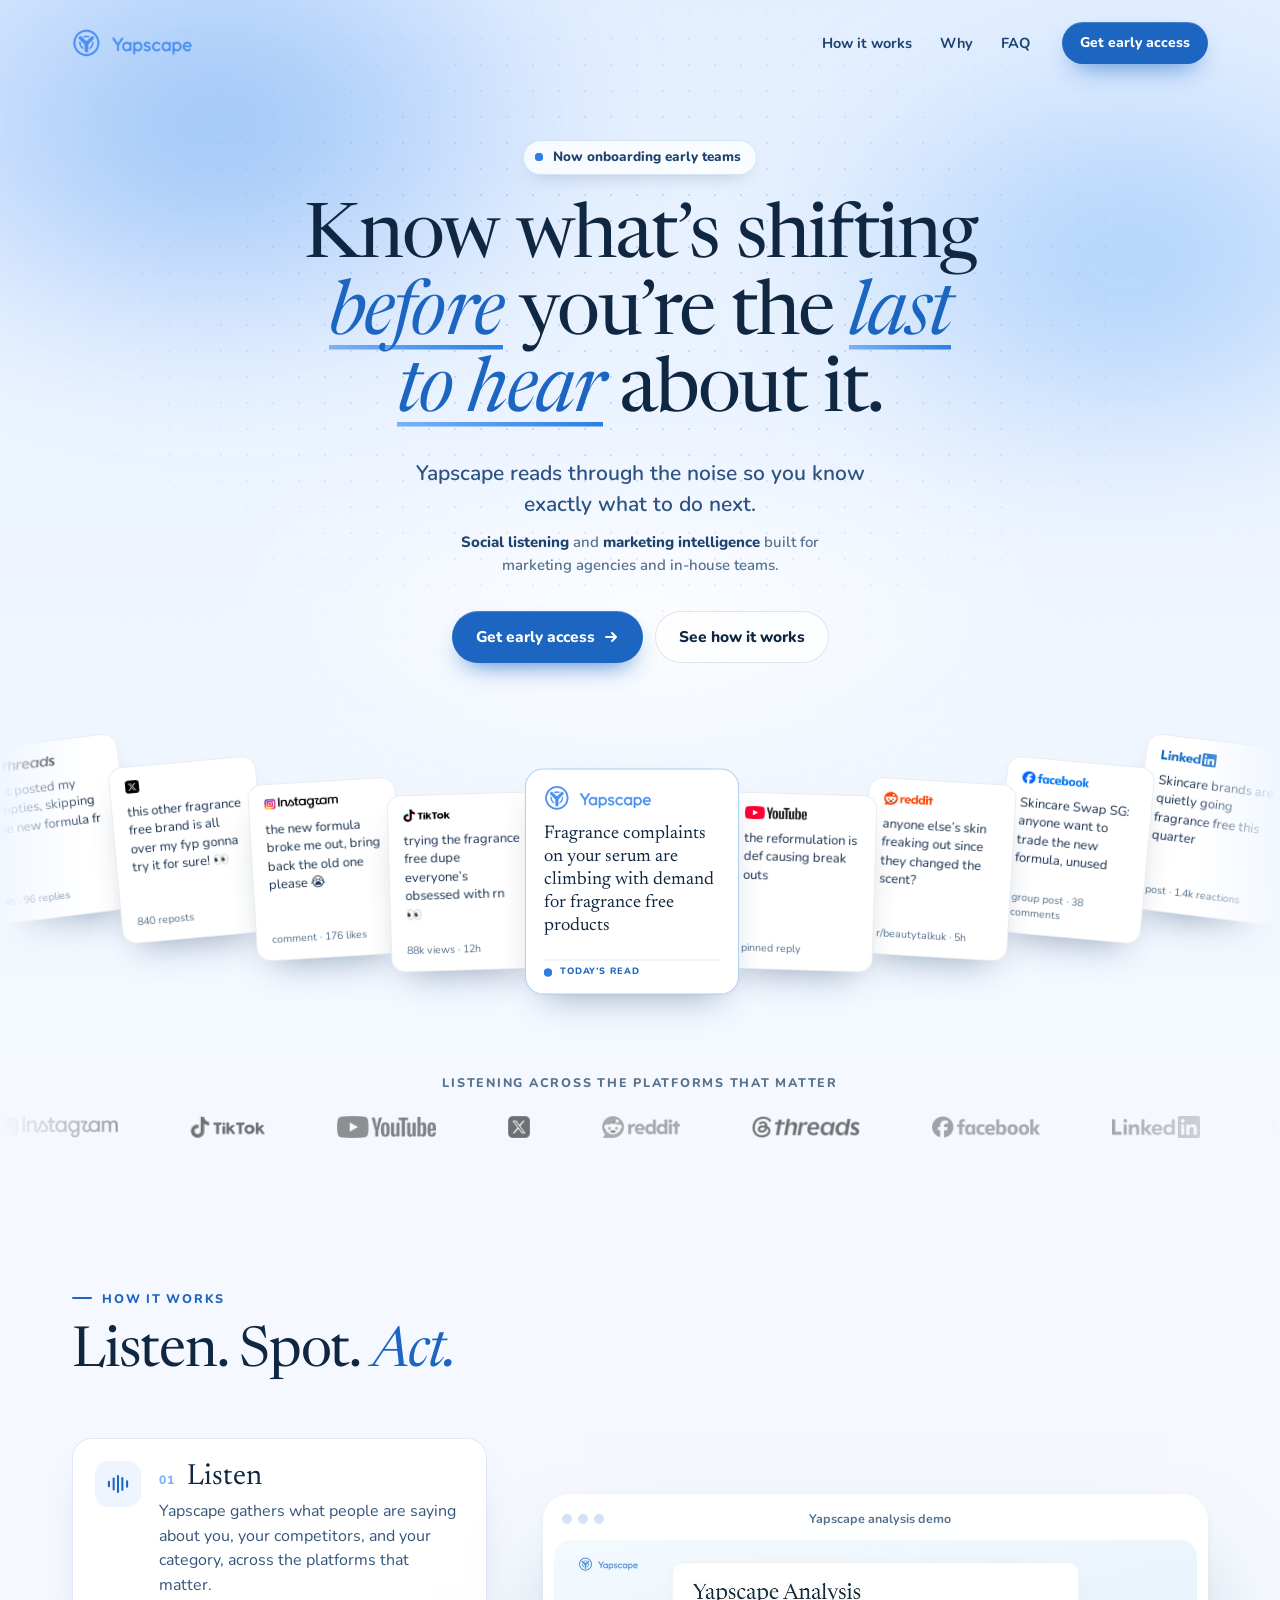
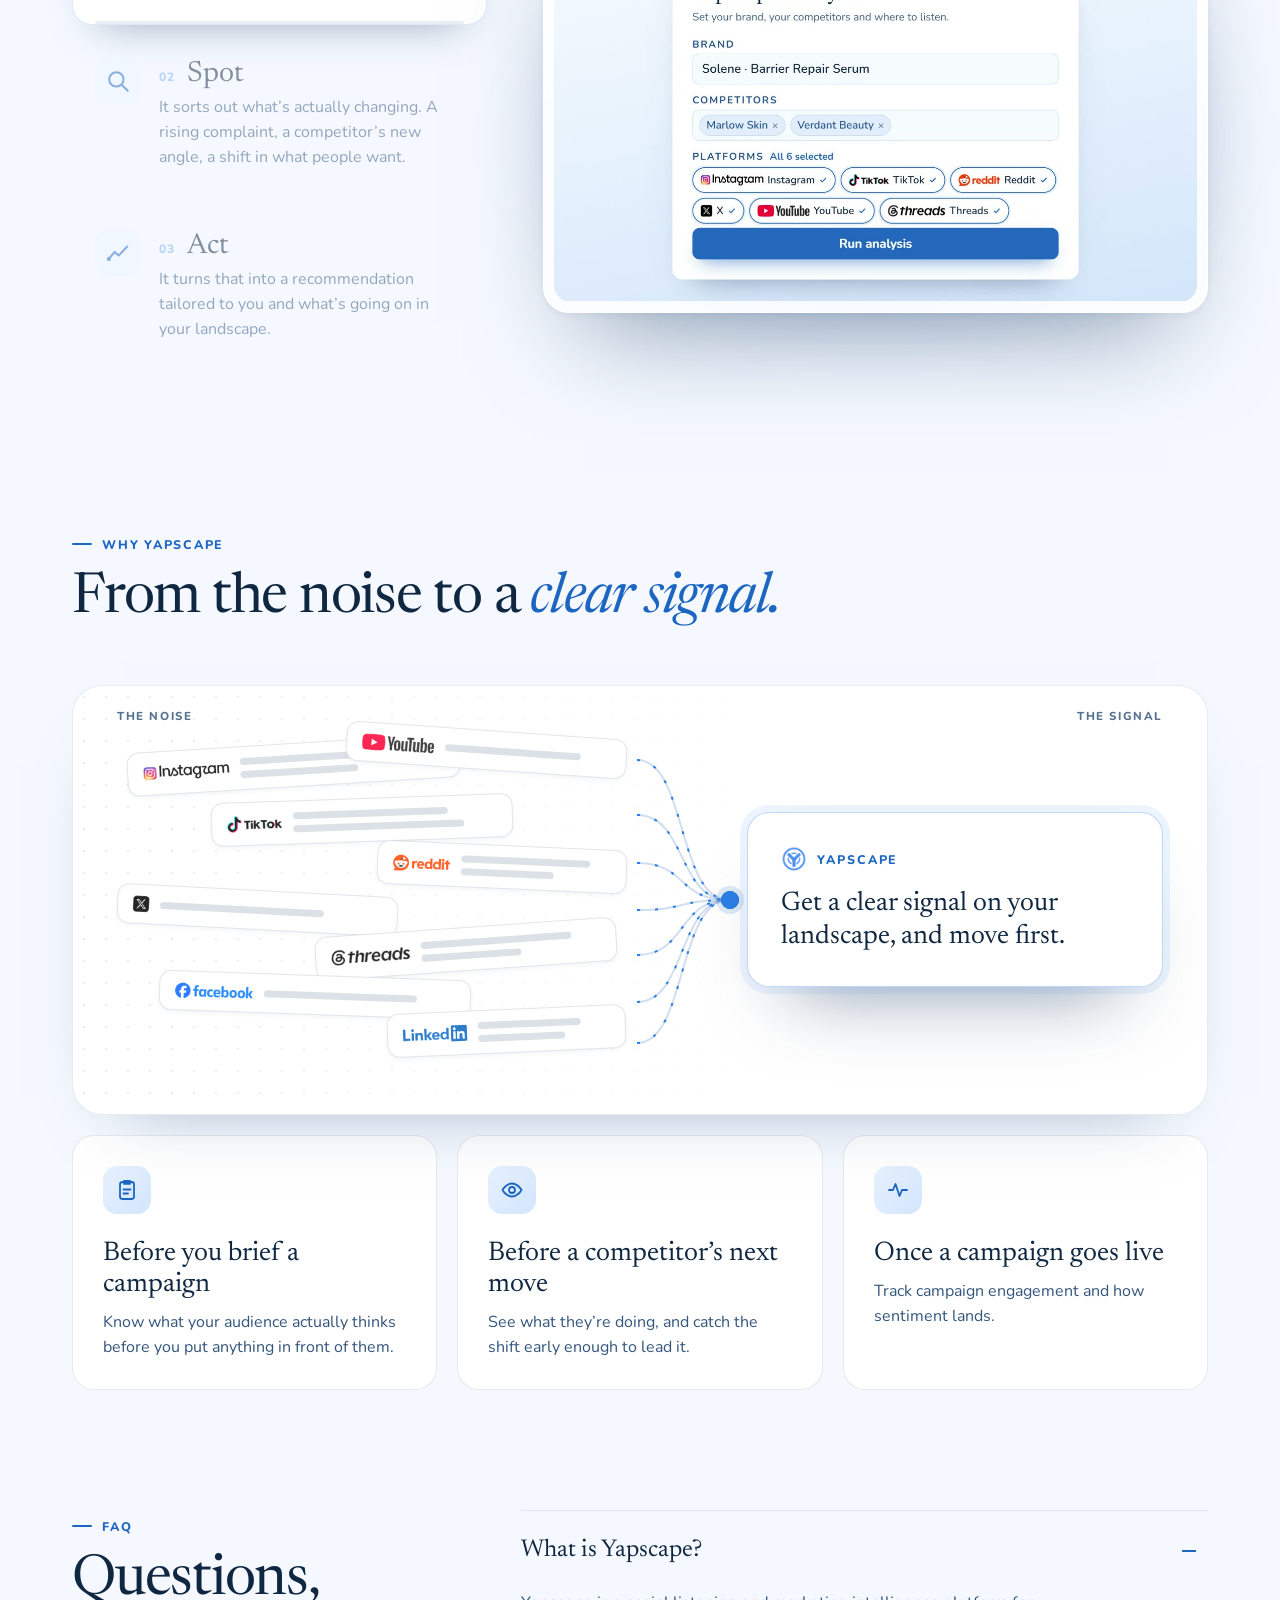
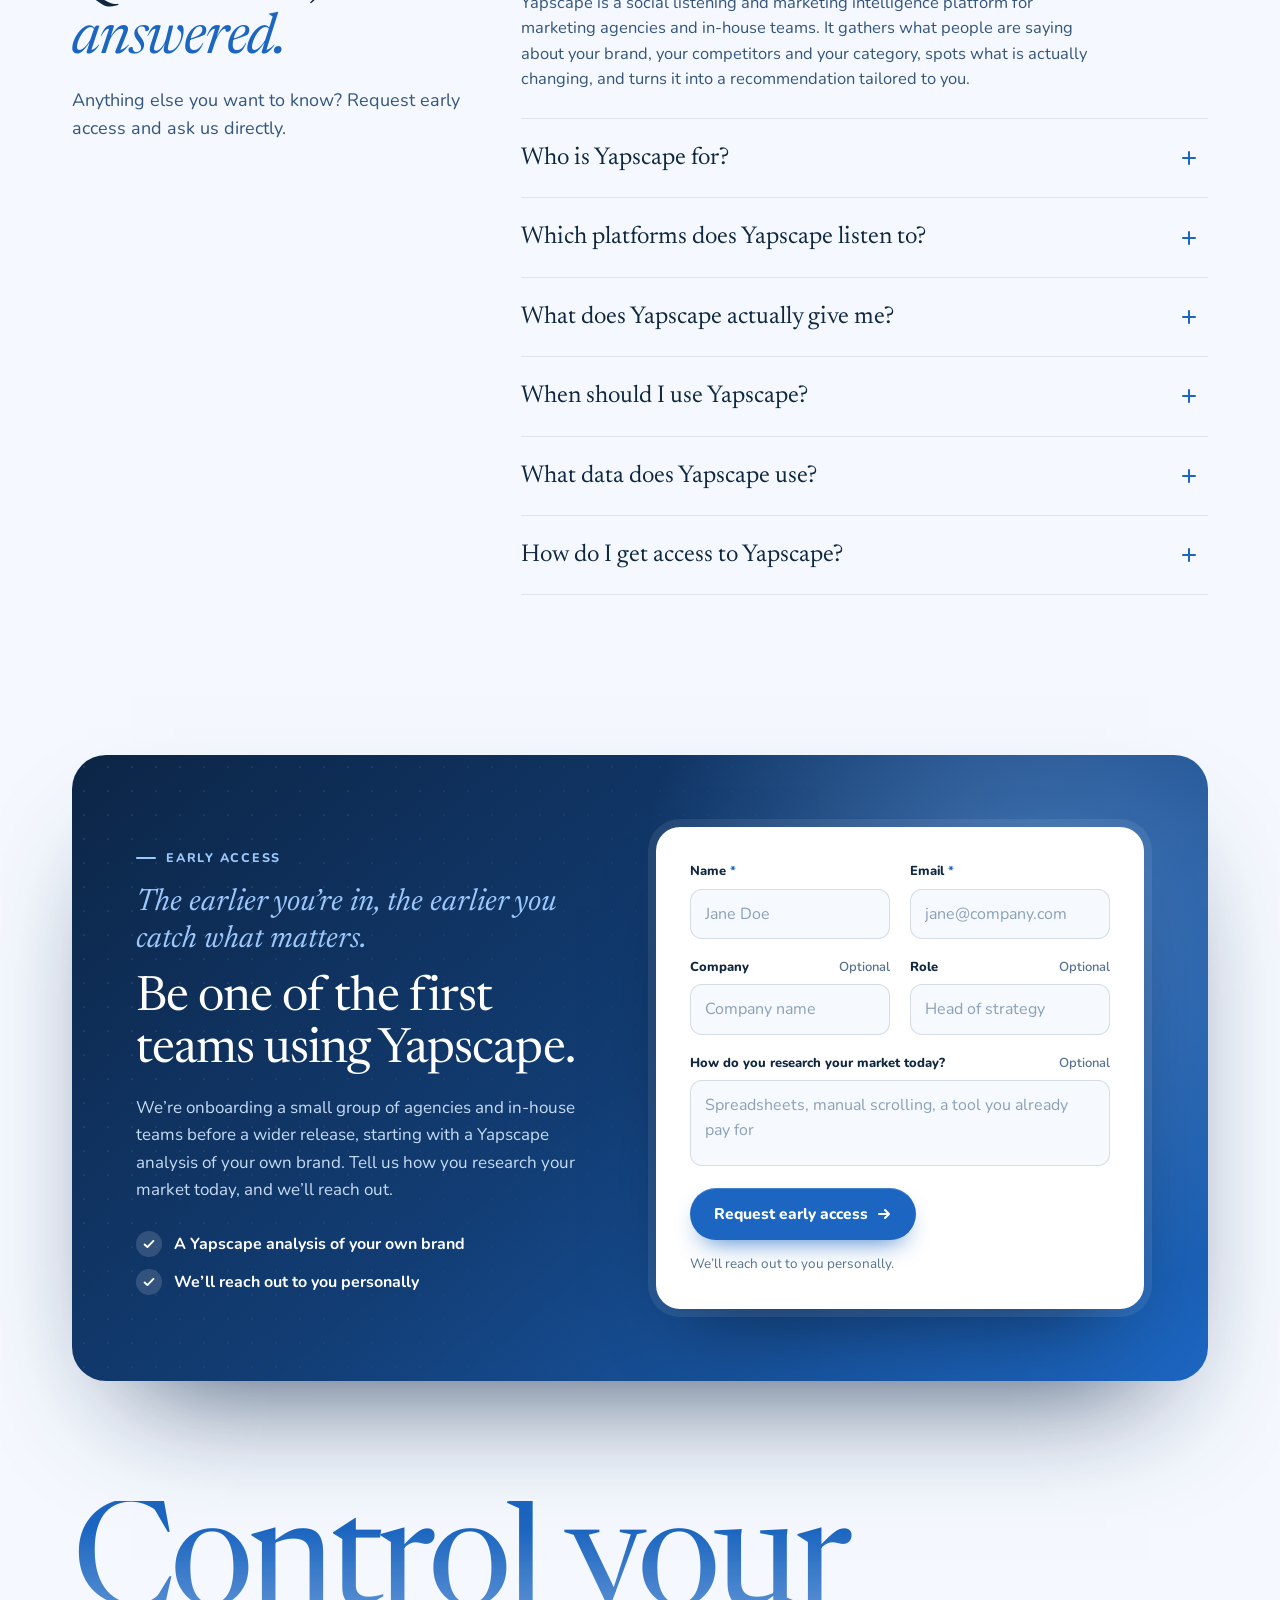
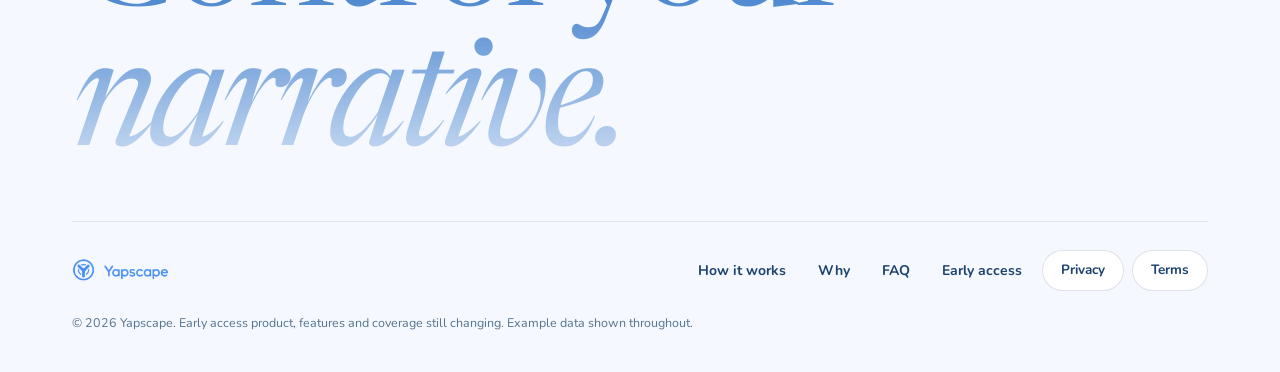
==== index.html @ 004f983f "Polish navbar, FAQ and mobile card carousel - Navbar keeps one geometry in every state: only the gla" ====
<!DOCTYPE html>
<html lang="en">
<head>
  <meta charset="utf-8">
  <meta name="viewport" content="width=device-width, initial-scale=1">
  <title>Yapscape | Social Listening &amp; Marketing Intelligence</title>
  <meta name="description" content="Social listening and marketing intelligence for agencies and in-house teams. Track what's said about you, your competitors and your category, then move first.">
  <meta name="robots" content="index, follow, max-image-preview:large, max-snippet:-1, max-video-preview:-1">
  <link rel="canonical" href="https://www.getyapscape.com/">
  <link rel="alternate" type="text/plain" href="/llms.txt" title="LLM summary">
  <link rel="icon" href="/favicon.ico" sizes="any">
  <link rel="icon" type="image/png" sizes="192x192" href="/favicon.png">
  <link rel="apple-touch-icon" href="/favicon.png">
  <meta name="theme-color" content="#1c66c1">
  <meta property="og:type" content="website">
  <meta property="og:site_name" content="Yapscape">
  <meta property="og:locale" content="en_US">
  <meta property="og:url" content="https://www.getyapscape.com/">
  <meta property="og:title" content="Yapscape | Social Listening &amp; Marketing Intelligence">
  <meta property="og:description" content="Social listening and marketing intelligence for agencies and in-house teams. Track what's said about you, your competitors and your category, then move first.">
  <meta property="og:image" content="https://www.getyapscape.com/og-hero.png">
  <meta property="og:image:width" content="1200">
  <meta property="og:image:height" content="630">
  <meta property="og:image:alt" content="Yapscape hero: Know what’s shifting before you’re the last to hear about it.">
  <meta name="twitter:card" content="summary_large_image">
  <meta name="twitter:title" content="Yapscape | Social Listening &amp; Marketing Intelligence">
  <meta name="twitter:description" content="Social listening and marketing intelligence for agencies and in-house teams. Track what's said about you, your competitors and your category, then move first.">
  <meta name="twitter:image" content="https://www.getyapscape.com/og-hero.png">
  <meta name="twitter:image:alt" content="Yapscape hero: Know what’s shifting before you’re the last to hear about it.">
  <link rel="preload" href="assets/fonts/newsreader.woff2" as="font" type="font/woff2" crossorigin>
  <link rel="preload" href="assets/fonts/nunito.woff2" as="font" type="font/woff2" crossorigin>
  <link rel="preload" href="assets/fonts/newsreader-italic.woff2" as="font" type="font/woff2" crossorigin>
  <script>document.documentElement.className = 'js';</script>
  <script type="application/ld+json">
  {
    "@context": "https://schema.org",
    "@graph": [
      {
        "@type": "Organization",
        "@id": "https://www.getyapscape.com/#org",
        "name": "Yapscape",
        "url": "https://www.getyapscape.com/",
        "logo": "https://www.getyapscape.com/favicon.png",
        "description": "Social listening and marketing intelligence for marketing agencies and in-house teams."
      },
      {
        "@type": "WebSite",
        "@id": "https://www.getyapscape.com/#website",
        "url": "https://www.getyapscape.com/",
        "name": "Yapscape",
        "publisher": { "@id": "https://www.getyapscape.com/#org" },
        "inLanguage": "en"
      },
      {
        "@type": "SoftwareApplication",
        "@id": "https://www.getyapscape.com/#app",
        "name": "Yapscape",
        "url": "https://www.getyapscape.com/",
        "applicationCategory": "BusinessApplication",
        "applicationSubCategory": "Social listening and marketing intelligence",
        "operatingSystem": "Web",
        "description": "Yapscape gathers what people are saying about your brand, your competitors and your category across social platforms, spots what is actually changing, and turns it into a recommendation tailored to you.",
        "audience": { "@type": "BusinessAudience", "audienceType": "Marketing agencies, in-house marketing teams, founders and social media managers" },
        "featureList": [
          "Social listening across Instagram, TikTok, YouTube, X, Reddit, Threads, Facebook and LinkedIn",
          "Tracking of brand, competitor and category conversations",
          "Detection of rising complaints, competitor angles and shifts in demand",
          "Sentiment and campaign engagement tracking",
          "Tailored recommendations on what to do next"
        ],
        "publisher": { "@id": "https://www.getyapscape.com/#org" }
      },
      {
        "@type": "VideoObject",
        "name": "Yapscape analysis demo",
        "description": "A Yapscape analysis of a skincare brand: listening across platforms, spotting what is changing, and turning it into a recommendation.",
        "thumbnailUrl": "https://www.getyapscape.com/assets/demo-poster.jpg",
        "contentUrl": "https://www.getyapscape.com/yapscape-demo-loop.mp4",
        "uploadDate": "2026-10-10",
        "duration": "PT36S"
      },
      {
        "@type": "FAQPage",
        "@id": "https://www.getyapscape.com/#faq",
        "mainEntity": [
          { "@type": "Question", "name": "What is Yapscape?", "acceptedAnswer": { "@type": "Answer", "text": "Yapscape is a social listening and marketing intelligence platform for marketing agencies and in-house teams. It gathers what people are saying about your brand, your competitors and your category, spots what is actually changing, and turns it into a recommendation tailored to you." } },
          { "@type": "Question", "name": "Who is Yapscape for?", "acceptedAnswer": { "@type": "Answer", "text": "Marketing agencies and in-house marketing teams: the founders, strategists and social media managers who need to know what their audience thinks before they brief, post or respond." } },
          { "@type": "Question", "name": "Which platforms does Yapscape listen to?", "acceptedAnswer": { "@type": "Answer", "text": "The platforms where your audience talks, including Instagram, TikTok, YouTube, X, Reddit, Threads, Facebook and LinkedIn. Coverage varies by platform while Yapscape is in early access." } },
          { "@type": "Question", "name": "What does Yapscape actually give me?", "acceptedAnswer": { "@type": "Answer", "text": "A clear read on your landscape instead of a feed to scroll: a rising complaint, a competitor's new angle, a shift in what people want, and a recommendation on what to do next. For example: fragrance complaints on your serum are climbing with demand for fragrance free products." } },
          { "@type": "Question", "name": "When should I use Yapscape?", "acceptedAnswer": { "@type": "Answer", "text": "Before you brief a campaign, to know what your audience actually thinks. Before a competitor's next move, to catch the shift early enough to lead it. And once a campaign goes live, to track engagement and how sentiment lands." } },
          { "@type": "Question", "name": "What data does Yapscape use?", "acceptedAnswer": { "@type": "Answer", "text": "Yapscape reads publicly available posts, comments and reviews. It does not buy private data and never sells what it collects." } },
          { "@type": "Question", "name": "How do I get access to Yapscape?", "acceptedAnswer": { "@type": "Answer", "text": "Yapscape is in limited early access. Request access on this page and the team will reach out to you personally, starting with a Yapscape analysis of your own brand." } }
        ]
      }
    ]
  }
  </script>
  <style>
    @font-face { font-family: Newsreader; font-style: normal; font-weight: 400; font-display: swap; src: url(assets/fonts/newsreader.woff2) format('woff2'); }
    @font-face { font-family: Newsreader; font-style: italic; font-weight: 400; font-display: swap; src: url(assets/fonts/newsreader-italic.woff2) format('woff2'); }
    @font-face { font-family: Nunito; font-style: normal; font-weight: 400 800; font-display: swap; src: url(assets/fonts/nunito.woff2) format('woff2'); }

    :root {
      --navy: #0f2740;
      --navy-2: #1c4370;
      --blue: #1c66c1;
      --blue-600: #2b7fe4;
      --blue-400: #4a8ff0;
      --blue-300: #7ab2f6;
      --blue-100: #dceafd;
      --blue-50: #eef5ff;
      --bg: #f5f9ff;
      --text: #34557c;
      --muted: #56728f;
      --line: rgba(21, 53, 92, 0.1);
      --serif: Newsreader, Georgia, serif;
      --sans: Nunito, system-ui, -apple-system, sans-serif;
      --ease: cubic-bezier(0.22, 0.9, 0.24, 1);
    }

    *, *::before, *::after { box-sizing: border-box; }
    html { scroll-behavior: smooth; -webkit-text-size-adjust: 100%; }
    body { margin: 0; font-family: var(--sans); font-size: 16px; line-height: 1.55; color: var(--text); background: var(--bg); -webkit-font-smoothing: antialiased; overflow-x: clip; }
    img, video, svg { display: block; max-width: 100%; }
    a { color: inherit; text-decoration: none; }
    h1, h2, h3, p { margin: 0; }
    em { font-style: italic; }
    :focus-visible { outline: 2px solid var(--blue-600); outline-offset: 3px; border-radius: 8px; }
    .wrap { max-width: 1200px; margin: 0 auto; padding: 0 32px; }
    .skip { position: absolute; left: 16px; top: -60px; z-index: 100; padding: 10px 16px; border-radius: 10px; background: var(--navy); color: #fff; font-weight: 700; }
    .skip:focus { top: 16px; }

    /* ---------- buttons ---------- */
    .btn { display: inline-flex; align-items: center; justify-content: center; gap: 8px; padding: 14px 24px; border: 0; border-radius: 999px; font: inherit; font-size: 15.5px; font-weight: 800; white-space: nowrap; cursor: pointer; transition: transform 0.25s var(--ease), box-shadow 0.25s, background-color 0.25s, color 0.25s; }
    .btn svg { transition: transform 0.25s var(--ease); }
    .btn:hover svg { transform: translateX(3px); }
    .btn-primary { background: var(--blue); color: #fff; box-shadow: 0 12px 26px -12px rgba(28, 102, 193, 0.9), inset 0 1px 0 rgba(255, 255, 255, 0.18); }
    .btn-primary:hover { background: #1757a8; color: #fff; transform: translateY(-1px); box-shadow: 0 16px 30px -12px rgba(28, 102, 193, 0.95), inset 0 1px 0 rgba(255, 255, 255, 0.18); }
    .btn-ghost { background: rgba(255, 255, 255, 0.75); color: var(--navy); box-shadow: inset 0 0 0 1px rgba(21, 53, 92, 0.12); }
    .btn-ghost:hover { background: #fff; transform: translateY(-1px); }
    .btn-sm { padding: 10px 18px; font-size: 14px; }
    .btn[disabled] { opacity: 0.7; cursor: progress; }

    /* ---------- nav ---------- */
    /* one geometry in every state: the bar sits 8px outside the content edges with an
       8px inset, so the logo and the button/hamburger stay on the content edges.
       scrolling (or opening the menu) only fades the glass background in. */
    .nav { --gutter: 32px; position: fixed; top: 0; left: 0; right: 0; z-index: 50; padding: 14px calc(var(--gutter) - 8px) 0; }
    .nav-bar { display: flex; align-items: center; max-width: 1152px; margin: 0 auto; padding: 8px; border-radius: 999px; background: rgba(255, 255, 255, 0); box-shadow: 0 0 0 1px rgba(21, 53, 92, 0), 0 12px 32px -16px rgba(23, 54, 97, 0); transition: background-color 0.35s ease, box-shadow 0.35s ease, backdrop-filter 0.35s ease, -webkit-backdrop-filter 0.35s ease; }
    .nav.solid .nav-bar { background: rgba(255, 255, 255, 0.78); box-shadow: 0 0 0 1px rgba(21, 53, 92, 0.07), 0 12px 32px -16px rgba(23, 54, 97, 0.35); backdrop-filter: blur(16px) saturate(1.4); -webkit-backdrop-filter: blur(16px) saturate(1.4); }
    .logo { flex: none; display: block; border-radius: 999px; }
    .logo img { height: 30px; width: auto; }
    .nav-links { display: flex; align-items: center; gap: 28px; margin-left: auto; font-size: 14.5px; font-weight: 700; color: var(--navy-2); white-space: nowrap; }
    .nav-links > a:not(.btn) { position: relative; padding: 6px 0; transition: color 0.2s; }
    .nav-links > a:not(.btn):hover { color: var(--navy); }
    .nav-links > a:not(.btn)::after { content: ""; position: absolute; left: 0; right: 0; bottom: 0; height: 2px; border-radius: 2px; background: var(--blue); transform: scaleX(0); transform-origin: right; transition: transform 0.35s var(--ease); }
    .nav-links > a:not(.btn):hover::after, .nav-links > a[aria-current]::after { transform: scaleX(1); transform-origin: left; }
    .nav-links > a[aria-current] { color: var(--blue); }
    .nav-links .btn { margin-left: 4px; }
    .menu-btn { display: none; flex: none; flex-direction: column; align-items: center; justify-content: center; gap: 5px; width: 44px; height: 44px; margin-left: auto; padding: 0; border: 0; border-radius: 50%; background: transparent; cursor: pointer; transition: background-color 0.2s; }
    .menu-btn:hover { background: var(--blue-50); }
    .menu-btn span { width: 20px; height: 2px; border-radius: 2px; background: var(--navy-2); transition: transform 0.3s var(--ease), opacity 0.2s; }
    .menu-btn[aria-expanded="true"] span:nth-child(1) { transform: translateY(7px) rotate(45deg); }
    .menu-btn[aria-expanded="true"] span:nth-child(2) { opacity: 0; }
    .menu-btn[aria-expanded="true"] span:nth-child(3) { transform: translateY(-7px) rotate(-45deg); }
    .menu { display: flex; flex-direction: column; max-width: 1152px; margin: 8px auto 0; padding: 8px; border-radius: 24px; background: rgba(255, 255, 255, 0.94); box-shadow: 0 0 0 1px rgba(21, 53, 92, 0.07), 0 20px 44px -18px rgba(23, 54, 97, 0.45); backdrop-filter: blur(16px); -webkit-backdrop-filter: blur(16px); transform-origin: top; animation: menuIn 0.35s var(--ease); }
    .menu[hidden] { display: none; }
    .menu a:not(.btn) { display: flex; align-items: center; min-height: 48px; padding: 0 14px; border-radius: 16px; font-size: 16px; font-weight: 800; color: var(--navy-2); transition: background-color 0.2s; }
    .menu a:not(.btn):hover { background: var(--blue-50); }
    .menu .btn { margin-top: 4px; }
    @keyframes menuIn { from { opacity: 0; transform: translateY(-8px) scale(0.98); } }

    /* ---------- hero ---------- */
    .hero { position: relative; isolation: isolate; padding-top: 140px; text-align: center; }
    .hero-bg { position: absolute; inset: 0; z-index: -1; overflow: hidden; pointer-events: none; background: linear-gradient(180deg, #e3efff 0%, #eef5ff 55%, var(--bg) 100%); }
    .hero-bg::after { content: ""; position: absolute; inset: 0; background-image: radial-gradient(rgba(28, 102, 193, 0.18) 1px, transparent 1.3px); background-size: 26px 26px; -webkit-mask-image: radial-gradient(ellipse 65% 50% at 50% 30%, #000 20%, transparent 75%); mask-image: radial-gradient(ellipse 65% 50% at 50% 30%, #000 20%, transparent 75%); }
    .blob { position: absolute; border-radius: 50%; filter: blur(50px); will-change: transform; }
    .blob.b1 { width: 62vw; height: 60vh; left: -14vw; top: -16vh; background: radial-gradient(closest-side, rgba(92, 157, 240, 0.55), transparent); animation: drift1 38s ease-in-out infinite; }
    .blob.b2 { width: 56vw; height: 54vh; right: -16vw; top: 2vh; background: radial-gradient(closest-side, rgba(139, 190, 247, 0.65), transparent); animation: drift2 48s ease-in-out infinite; }
    .blob.b3 { width: 70vw; height: 40vh; left: 15vw; top: 48vh; background: radial-gradient(closest-side, rgba(255, 255, 255, 0.9), transparent); animation: drift1 56s ease-in-out infinite reverse; }
    @keyframes drift1 { 50% { transform: translate3d(8%, -5%, 0) scale(1.12); } }
    @keyframes drift2 { 50% { transform: translate3d(-9%, 6%, 0) scale(0.92); } }

    .chip-live { display: inline-flex; align-items: center; gap: 10px; padding: 7px 16px 7px 12px; border-radius: 999px; background: rgba(255, 255, 255, 0.78); box-shadow: inset 0 0 0 1px rgba(28, 102, 193, 0.16), 0 8px 20px -12px rgba(21, 53, 92, 0.4); font-size: 13.5px; font-weight: 800; color: var(--navy-2); }
    .dot { position: relative; width: 8px; height: 8px; border-radius: 50%; background: var(--blue-600); flex: none; }
    .dot::after { content: ""; position: absolute; inset: 0; border-radius: 50%; background: var(--blue-600); animation: ping 2s cubic-bezier(0, 0, 0.2, 1) infinite; }
    @keyframes ping { 75%, 100% { transform: scale(2.6); opacity: 0; } }

    .hero h1 { max-width: 15ch; margin: 26px auto 0; font-family: var(--serif); font-weight: 400; font-size: clamp(44px, 5.9vw, 84px); line-height: 1.02; letter-spacing: -0.024em; color: var(--navy); text-wrap: balance; }
    .hero h1 .w { display: inline-block; animation: rise 1.1s var(--ease) both; animation-delay: calc(var(--i) * 65ms + 120ms); }
    .hero h1 em { color: var(--blue); background: linear-gradient(90deg, var(--blue-300), var(--blue-600)) no-repeat 0 94% / 0% 0.06em; -webkit-box-decoration-break: clone; box-decoration-break: clone; animation: underline 1.1s var(--ease) 1.2s forwards; }
    @keyframes rise { from { opacity: 0; transform: translateY(0.4em); filter: blur(8px); } }
    @keyframes underline { to { background-size: 100% 0.06em; } }
    @keyframes fadeUp { from { opacity: 0; transform: translateY(18px); } }
    .hero .in-1, .hero .in-2, .hero .in-3, .hero .in-0 { animation: fadeUp 0.9s var(--ease) both; }
    .hero .in-0 { animation-delay: 0s; }
    .hero .in-1 { animation-delay: 0.75s; }
    .hero .in-2 { animation-delay: 0.9s; }
    .hero .in-3 { animation-delay: 1.05s; }
    .lede { max-width: 38ch; margin: 26px auto 0; font-size: clamp(18px, 1.7vw, 21px); font-weight: 600; line-height: 1.5; color: #2c5381; }
    .sub { max-width: 46ch; margin: 10px auto 0; font-size: 15px; font-weight: 600; color: var(--muted); }
    .sub strong { font-weight: 800; color: var(--navy-2); }
    .cta-row { display: flex; flex-wrap: wrap; justify-content: center; gap: 12px; margin-top: 34px; }

    /* fan of posts */
    .fan { --cw: clamp(130px, 11.6vw, 184px); display: flex; justify-content: center; align-items: center; margin-top: 30px; padding: calc(var(--cw) * 0.55) 0 64px; overflow: hidden; -webkit-mask-image: linear-gradient(90deg, transparent, #000 7%, #000 93%, transparent); mask-image: linear-gradient(90deg, transparent, #000 7%, #000 93%, transparent); }
    .card { position: relative; z-index: var(--z); flex: none; display: flex; flex-direction: column; width: var(--cw); height: calc(var(--cw) * 1.19); margin: 0 calc(var(--cw) * -0.04); padding: calc(var(--cw) * 0.085) calc(var(--cw) * 0.1); text-align: left; font-size: calc(var(--cw) * 0.088); line-height: 1.42; color: #16304f; background: #fff; border: 1px solid rgba(21, 53, 92, 0.09); border-radius: 14px; box-shadow: 0 18px 34px -18px rgba(21, 53, 92, 0.45); rotate: var(--r); translate: 0 calc(var(--y) * var(--yk, 1) * var(--cw)); animation: deal 1.2s var(--ease) both, float 7s ease-in-out infinite; animation-delay: calc(var(--k) * 90ms + 500ms), calc(var(--k) * 350ms + 1800ms); transition: transform 0.4s var(--ease), box-shadow 0.4s; }
    @media (hover: hover) { .card:hover { z-index: 30; transform: translateY(-12px) scale(1.05); box-shadow: 0 30px 50px -22px rgba(21, 53, 92, 0.5); } }
    .fan-dots { display: none; }
    @keyframes deal { from { opacity: 0; rotate: 0deg; translate: 0 calc(var(--y) * var(--yk, 1) * var(--cw) + 80px); } }
    @keyframes float { 50% { translate: 0 calc(var(--y) * var(--yk, 1) * var(--cw) - 7px); } }
    .card .src { height: calc(var(--cw) * 0.093); width: auto; margin-bottom: 0.7em; object-fit: contain; object-position: left; }
    .card .txt { flex: 1; }
    .card .meta { margin-top: 0.6em; font-size: 0.82em; color: var(--muted); }
    .card-yap { width: calc(var(--cw) * 1.44); height: calc(var(--cw) * 1.52); padding: calc(var(--cw) * 0.1) calc(var(--cw) * 0.12); overflow: hidden; border-radius: 18px; border-color: rgba(122, 178, 246, 0.6); font-family: var(--serif); font-size: calc(var(--cw) * 0.124); line-height: 1.24; color: var(--navy); animation: deal 1.2s var(--ease) both, float 7s ease-in-out infinite, halo 7s ease-in-out infinite; animation-delay: 0.4s, 1.8s, 1.8s; }
    .card-yap .src { height: calc(var(--cw) * 0.18); }
    .card-yap::after { content: ""; position: absolute; inset: 0; pointer-events: none; background: linear-gradient(105deg, transparent 38%, rgba(122, 178, 246, 0.24) 50%, transparent 62%) no-repeat; background-size: 260% 100%; background-position: 130% 0; animation: sheen 5s ease-in-out 2.6s infinite; }
    .card-yap .read { display: flex; align-items: center; gap: 8px; margin-top: 0.7em; padding-top: 0.7em; border-top: 1px solid var(--line); font-family: var(--sans); font-size: calc(var(--cw) * 0.062); font-weight: 800; letter-spacing: 0.1em; text-transform: uppercase; color: var(--blue); }
    @keyframes halo { 0%, 100% { box-shadow: 0 0 0 7px rgba(122, 178, 246, 0.16), 0 0 42px 6px rgba(74, 143, 240, 0.28), 0 30px 56px -24px rgba(21, 53, 92, 0.5); } 50% { box-shadow: 0 0 0 12px rgba(122, 178, 246, 0.1), 0 0 66px 14px rgba(74, 143, 240, 0.4), 0 30px 56px -24px rgba(21, 53, 92, 0.5); } }
    @keyframes sheen { 0% { background-position: 130% 0; } 45%, 100% { background-position: -130% 0; } }

    /* platforms marquee */
    .platforms { padding: 8px 0 24px; text-align: center; }
    .kicker { font-size: 12.5px; font-weight: 800; letter-spacing: 0.14em; text-transform: uppercase; color: var(--muted); }
    .marquee { margin-top: 24px; overflow: hidden; -webkit-mask-image: linear-gradient(90deg, transparent, #000 14%, #000 86%, transparent); mask-image: linear-gradient(90deg, transparent, #000 14%, #000 86%, transparent); }
    .marquee-track { display: flex; width: max-content; animation: marquee 36s linear infinite; }
    .marquee:hover .marquee-track { animation-play-state: paused; }
    .marquee ul { display: flex; align-items: center; gap: 72px; margin: 0; padding: 0 72px 0 0; list-style: none; }
    .marquee img { height: 22px; width: auto; filter: grayscale(1); opacity: 0.55; transition: filter 0.3s, opacity 0.3s; }
    .marquee img:hover { filter: none; opacity: 1; }
    @keyframes marquee { to { transform: translateX(-50%); } }

    /* ---------- sections ---------- */
    section { scroll-margin-top: 100px; }
    .section { padding: 120px 0; }
    .eyebrow { display: inline-flex; align-items: center; gap: 10px; font-size: 12.5px; font-weight: 800; letter-spacing: 0.14em; text-transform: uppercase; color: var(--blue); }
    .eyebrow::before { content: ""; width: 20px; height: 2px; border-radius: 2px; background: currentColor; }
    .h2 { margin-top: 16px; font-family: var(--serif); font-weight: 400; font-size: clamp(36px, 4.4vw, 58px); line-height: 1.04; letter-spacing: -0.022em; color: var(--navy); text-wrap: balance; }
    .h2 em { color: var(--blue); }
    .section-head { max-width: 760px; }
    .section-head p { margin-top: 18px; max-width: 56ch; font-size: 18px; }

    html.js [data-reveal] { opacity: 0; transform: translateY(28px); transition: opacity 0.8s ease, transform 1s var(--ease); transition-delay: var(--d, 0ms); }
    html.js [data-reveal].in { opacity: 1; transform: none; }

    /* how it works */
    .how-grid { display: grid; grid-template-columns: minmax(0, 5fr) minmax(0, 8fr); gap: 56px; align-items: center; margin-top: 56px; }
    .steps { display: grid; gap: 10px; margin: 0; padding: 0; list-style: none; }
    .step { position: relative; display: grid; grid-template-columns: 46px minmax(0, 1fr); gap: 4px 18px; width: 100%; padding: 22px 22px 26px; overflow: hidden; text-align: left; font: inherit; color: inherit; background: transparent; border: 1px solid transparent; border-radius: 20px; cursor: pointer; opacity: 0.5; transition: opacity 0.45s, background-color 0.45s, border-color 0.45s, box-shadow 0.45s; }
    .step:hover, .step.active { opacity: 1; }
    .step.active { background: #fff; border-color: rgba(28, 102, 193, 0.14); box-shadow: 0 22px 44px -28px rgba(21, 53, 92, 0.5); }
    .step-icon { grid-row: span 2; display: grid; place-items: center; width: 46px; height: 46px; border-radius: 14px; background: var(--blue-50); color: var(--blue); }
    .step:not(.active) .step-icon * { animation-play-state: paused !important; }
    .step h3 { display: flex; align-items: baseline; gap: 12px; font-family: var(--serif); font-weight: 400; font-size: 29px; line-height: 1.15; color: var(--navy); }
    .step h3 small { font-family: var(--sans); font-size: 12px; font-weight: 800; letter-spacing: 0.1em; color: var(--blue-300); }
    .step p { font-size: 16px; line-height: 1.55; }
    .bar { position: absolute; left: 22px; right: 22px; bottom: 0; height: 3px; border-radius: 3px; background: rgba(28, 102, 193, 0.1); opacity: 0; transition: opacity 0.3s; }
    .step.active .bar { opacity: 1; }
    .bar i { display: block; height: 100%; border-radius: inherit; background: linear-gradient(90deg, var(--blue-400), var(--blue)); transform: scaleX(var(--p, 0)); transform-origin: left; transition: transform 0.3s linear; }
    @keyframes wave { 0%, 100% { transform: scaleY(0.5); } 50% { transform: scaleY(1.18); } }
    @keyframes sweep { 0%, 100% { transform: translate(-2.5px, 1.4px) rotate(-6deg); } 25% { transform: translate(2.8px, -1.8px) rotate(5deg); } 50% { transform: translate(1.4px, 2.6px) rotate(8deg); } 75% { transform: translate(-2.2px, -1px) rotate(-4deg); } }
    @keyframes travel { 0% { offset-distance: 0%; opacity: 0; } 10% { opacity: 1; } 68% { offset-distance: 100%; opacity: 1; } 84%, 100% { offset-distance: 100%; opacity: 0; } }

    .demo { position: relative; padding: 10px; border-radius: 26px; background: linear-gradient(180deg, rgba(255, 255, 255, 0.95), rgba(255, 255, 255, 0.65)); border: 1px solid #fff; box-shadow: 0 2px 6px rgba(21, 53, 92, 0.06), 0 50px 100px -40px rgba(21, 53, 92, 0.5); }
    .demo::before { content: ""; position: absolute; inset: 8% -6% -10%; z-index: -1; border-radius: 50%; background: radial-gradient(closest-side, rgba(74, 143, 240, 0.35), transparent); filter: blur(30px); }
    .demo-chrome { display: flex; align-items: center; gap: 6px; padding: 4px 8px 12px; }
    .demo-chrome i { width: 10px; height: 10px; border-radius: 50%; background: #d3e2f4; }
    .demo-chrome span { margin: 0 auto; padding-right: 40px; font-size: 12.5px; font-weight: 700; color: var(--muted); }
    .demo video { width: 100%; aspect-ratio: 16 / 9; object-fit: cover; border-radius: 17px; background: #e9f2fd; }

    /* why */
    .signal-panel { position: relative; display: grid; grid-template-columns: minmax(0, 1fr) 110px minmax(0, 0.8fr); align-items: center; margin-top: 56px; padding: 44px; overflow: hidden; border-radius: 30px; background: #fff; border: 1px solid var(--line); box-shadow: 0 30px 70px -50px rgba(21, 53, 92, 0.5); }
    .signal-panel::before { content: ""; position: absolute; inset: 0; background-image: radial-gradient(rgba(28, 102, 193, 0.12) 1px, transparent 1.3px); background-size: 22px 22px; -webkit-mask-image: linear-gradient(90deg, #000, transparent 70%); mask-image: linear-gradient(90deg, #000, transparent 70%); pointer-events: none; }
    .tag { position: absolute; top: 22px; font-size: 11.5px; font-weight: 800; letter-spacing: 0.14em; text-transform: uppercase; color: var(--muted); }
    .pile { position: relative; height: 340px; }
    .post { position: absolute; left: var(--x); top: var(--t); width: var(--w); display: flex; align-items: center; gap: 11px; padding: 11px 15px; background: #fff; border: 1px solid rgba(21, 53, 92, 0.12); border-radius: 12px; box-shadow: 0 2px 4px rgba(21, 53, 92, 0.05), 0 18px 32px -22px rgba(21, 53, 92, 0.6); rotate: var(--r); animation: bob 6s ease-in-out infinite; animation-delay: calc(var(--n) * -0.8s); transition: opacity 0.6s ease, transform 0.9s var(--ease); transition-delay: calc(var(--n) * 70ms); }
    html.js .signal-panel:not(.in) .post { opacity: 0; transform: translate(-30px, 20px) scale(0.94); }
    .post img { flex: none; height: 16px; width: auto; opacity: 0.85; }
    .post .lines { flex: 1; display: grid; gap: 6px; min-width: 0; }
    .post .lines i { display: block; height: 7px; border-radius: 4px; background: rgba(21, 53, 92, 0.15); }
    @keyframes bob { 50% { translate: 0 -6px; } }
    .funnel { position: relative; height: 340px; }
    .funnel svg { width: 100%; height: 100%; overflow: visible; }
    .funnel .base { stroke: rgba(26, 92, 176, 0.2); }
    .funnel .flow { stroke: var(--blue-600); stroke-dasharray: 3 15; animation: flow 1.4s linear infinite; }
    @keyframes flow { to { stroke-dashoffset: -18; } }
    .node { position: absolute; right: 8px; top: 50%; width: 18px; height: 18px; margin-top: -9px; border-radius: 50%; background: var(--blue); box-shadow: 0 0 0 5px rgba(28, 102, 193, 0.15); }
    .node::after { content: ""; position: absolute; inset: 0; border-radius: 50%; background: var(--blue-600); animation: ping 2.2s cubic-bezier(0, 0, 0.2, 1) infinite; }
    .signal { position: relative; padding: clamp(24px, 2.6vw, 34px); background: #fff; border: 1px solid rgba(43, 127, 228, 0.3); border-radius: 22px; box-shadow: 0 0 0 7px rgba(122, 178, 246, 0.14), 0 44px 80px -44px rgba(21, 53, 92, 0.55); transition: opacity 0.8s ease 0.5s, transform 1s var(--ease) 0.5s; }
    html.js .signal-panel:not(.in) .signal { opacity: 0; transform: translateX(30px); }
    .signal-head { display: flex; align-items: center; gap: 10px; font-size: 12.5px; font-weight: 800; letter-spacing: 0.15em; text-transform: uppercase; color: var(--blue); }
    .signal-head img { width: 26px; height: 26px; }
    .signal p { margin-top: 16px; font-family: var(--serif); font-size: clamp(22px, 2.1vw, 30px); line-height: 1.2; color: var(--navy); text-wrap: pretty; }

    .moments { display: grid; grid-template-columns: repeat(3, minmax(0, 1fr)); gap: 20px; margin-top: 20px; }
    .moment { height: 100%; padding: 30px; background: #fff; border: 1px solid var(--line); border-radius: 22px; transition: transform 0.4s var(--ease), box-shadow 0.4s, border-color 0.4s; }
    .moment:hover { transform: translateY(-4px); border-color: rgba(28, 102, 193, 0.22); box-shadow: 0 26px 50px -30px rgba(21, 53, 92, 0.45); }
    .moment-icon { display: grid; place-items: center; width: 48px; height: 48px; border-radius: 14px; background: linear-gradient(135deg, #e8f2ff, #d3e5fd); color: var(--blue); }
    html.js .draw * { stroke-dasharray: 1; stroke-dashoffset: 1; transition: stroke-dashoffset 1.3s var(--ease) 0.35s; }
    html.js .in .draw * { stroke-dashoffset: 0; }
    .moment h3 { margin-top: 24px; font-family: var(--serif); font-weight: 400; font-size: 27px; line-height: 1.15; color: var(--navy); }
    .moment p { margin-top: 10px; }

    /* faq */
    .faq-grid { display: grid; grid-template-columns: minmax(0, 4fr) minmax(0, 7fr); gap: 56px; align-items: start; }
    .faq-grid > .section-head { position: sticky; top: 120px; }
    .faq-list { border-top: 1px solid var(--line); }
    .faq details { border-bottom: 1px solid var(--line); }
    .faq summary { position: relative; display: block; padding: 24px 48px 24px 0; font-family: var(--serif); font-size: clamp(21px, 1.9vw, 25px); line-height: 1.25; color: var(--navy); cursor: pointer; list-style: none; transition: color 0.2s; }
    .faq summary::-webkit-details-marker { display: none; }
    .faq summary:hover { color: var(--blue); }
    .faq summary::before, .faq summary::after { content: ""; position: absolute; right: 12px; top: 50%; width: 14px; height: 2px; margin-top: -1px; border-radius: 2px; background: var(--blue); transition: transform 0.35s var(--ease); }
    .faq summary::after { transform: rotate(90deg); }
    .faq details[open] summary::after { transform: rotate(0deg); }
    .faq details p { max-width: 62ch; padding: 0 48px 26px 0; font-size: 16.5px; animation: fadeUp 0.45s var(--ease); }
    .faq details a { color: var(--blue); font-weight: 700; text-decoration: underline; text-underline-offset: 3px; }

    /* early access */
    .cta { padding: 40px 0 120px; }
    .cta-panel { position: relative; isolation: isolate; display: grid; grid-template-columns: minmax(0, 1fr) minmax(0, 1.05fr); gap: 56px; align-items: center; padding: 72px 64px; overflow: hidden; border-radius: 34px; color: #c6dbf4; background: linear-gradient(140deg, #0c2546 0%, #123d74 50%, #1c66c1 100%); box-shadow: 0 60px 120px -60px rgba(12, 37, 70, 0.85); }
    .cta-panel::before { content: ""; position: absolute; z-index: -1; width: 70%; aspect-ratio: 1; right: -20%; top: -40%; border-radius: 50%; background: radial-gradient(closest-side, rgba(122, 178, 246, 0.45), transparent); animation: drift2 30s ease-in-out infinite; }
    .cta-panel::after { content: ""; position: absolute; z-index: -1; inset: 0; background-image: radial-gradient(rgba(255, 255, 255, 0.09) 1px, transparent 1.3px); background-size: 24px 24px; -webkit-mask-image: linear-gradient(120deg, #000, transparent 60%); mask-image: linear-gradient(120deg, #000, transparent 60%); }
    .cta .eyebrow { color: #9cc7fb; }
    .quote { margin-top: 18px; font-family: var(--serif); font-style: italic; font-weight: 400; font-size: clamp(24px, 2.4vw, 32px); line-height: 1.2; color: #9cc7fb; }
    .cta h2 { margin-top: 14px; font-family: var(--serif); font-weight: 400; font-size: clamp(34px, 3.8vw, 52px); line-height: 1.06; letter-spacing: -0.02em; color: #fff; text-wrap: balance; }
    .cta-copy > p:last-of-type { margin-top: 18px; font-size: 17px; line-height: 1.6; }
    .perks { display: grid; gap: 12px; margin: 28px 0 0; padding: 0; list-style: none; }
    .perks li { display: flex; align-items: center; gap: 12px; font-weight: 700; color: #fff; }
    .perks svg { flex: none; width: 26px; height: 26px; padding: 6px; border-radius: 50%; background: rgba(255, 255, 255, 0.14); }

    .form { display: grid; grid-template-columns: repeat(2, minmax(0, 1fr)); gap: 18px 20px; padding: 34px; color: var(--text); background: #fff; border-radius: 24px; box-shadow: 0 0 0 8px rgba(255, 255, 255, 0.08), 0 40px 80px -40px rgba(0, 0, 0, 0.55); }
    .field { display: flex; flex-direction: column; gap: 7px; min-width: 0; }
    .field.full { grid-column: 1 / -1; }
    .field label { display: flex; justify-content: space-between; gap: 12px; font-size: 13px; font-weight: 800; color: var(--navy); }
    .field label span { font-weight: 600; color: var(--muted); }
    .field label b { margin: 0 auto 0 -8px; color: var(--blue); }
    .field input, .field textarea { width: 100%; padding: 12px 14px; font: inherit; font-size: 16px; color: var(--navy); background: #f6f9fe; border: 1px solid rgba(21, 53, 92, 0.15); border-radius: 12px; outline: none; transition: border-color 0.2s, box-shadow 0.2s, background-color 0.2s; }
    .field input::placeholder, .field textarea::placeholder { color: #8aa0b8; }
    .field input:focus, .field textarea:focus { background: #fff; border-color: var(--blue-600); box-shadow: 0 0 0 4px rgba(43, 127, 228, 0.15); }
    .field [aria-invalid="true"] { border-color: #c4502f; }
    .field textarea { min-height: 86px; resize: none; overflow: hidden; }
    .err { font-size: 13px; font-weight: 700; color: #b0472c; }
    .err:empty { display: none; }
    .form-foot { grid-column: 1 / -1; display: flex; flex-wrap: wrap; align-items: center; gap: 14px 18px; margin-top: 4px; }
    .status { font-size: 13.5px; color: var(--muted); }
    .status.error { font-weight: 700; color: #b0472c; }
    .success { display: none; grid-column: 1 / -1; flex-direction: column; align-items: center; gap: 10px; padding: 36px 0; text-align: center; }
    .form.sent > :not(.success) { display: none; }
    .form.sent .success { display: flex; }
    .success-icon { display: grid; place-items: center; width: 72px; height: 72px; margin-bottom: 8px; border-radius: 50%; color: #fff; background: var(--blue); box-shadow: 0 0 0 10px rgba(28, 102, 193, 0.12); animation: pop 0.7s cubic-bezier(0.2, 1.5, 0.3, 1) both; }
    .success h3 { font-family: var(--serif); font-weight: 400; font-size: 30px; line-height: 1.1; color: var(--navy); }
    @keyframes pop { from { opacity: 0; transform: scale(0.3) rotate(-20deg); } }
    .confetti { position: fixed; inset: 0; z-index: 90; overflow: hidden; pointer-events: none; }
    .confetti i { position: absolute; top: -20px; border-radius: 2px; animation: fall linear forwards; }
    @keyframes fall { to { transform: translate(var(--x), 110vh) rotate(var(--r)); opacity: 0.3; } }

    /* footer */
    .footer { padding-bottom: 40px; }
    .foot-big { margin-bottom: 40px; font-family: var(--serif); font-weight: 400; font-size: clamp(56px, 11.5vw, 172px); line-height: 0.95; letter-spacing: -0.04em; color: transparent; background: linear-gradient(180deg, var(--blue) 10%, rgba(28, 102, 193, 0.1) 105%); -webkit-background-clip: text; background-clip: text; }
    .foot-row { display: flex; flex-wrap: wrap; align-items: center; justify-content: space-between; gap: 20px; padding-top: 28px; border-top: 1px solid var(--line); }
    .foot-row img { height: 24px; width: auto; }
    .foot-links { display: flex; flex-wrap: wrap; align-items: center; gap: 8px; font-size: 14px; font-weight: 700; color: var(--navy-2); }
    .foot-links a { padding: 9px 12px; }
    .foot-links a:hover { color: var(--blue); }
    .pill { padding: 9px 18px; font: inherit; font-size: 13.5px; font-weight: 700; color: var(--navy-2); background: #fff; border: 1px solid rgba(21, 53, 92, 0.14); border-radius: 999px; cursor: pointer; transition: background-color 0.2s, color 0.2s; }
    .pill[aria-expanded="true"] { color: #fff; background: var(--navy); }
    .legal { max-width: 74ch; margin-top: 16px; padding: 20px 22px; font-size: 14.5px; line-height: 1.6; background: #fff; border: 1px solid var(--line); border-radius: 14px; animation: fadeUp 0.4s var(--ease); }
    .copy { margin-top: 22px; font-size: 12.5px; color: var(--muted); }

    /* ---------- responsive ---------- */
    @media (max-width: 960px) {
      .how-grid { grid-template-columns: minmax(0, 1fr); gap: 32px; }
      .demo { order: -1; }
      .moments { grid-template-columns: minmax(0, 1fr); }
      .faq-grid { grid-template-columns: minmax(0, 1fr); gap: 28px; }
      .faq-grid > .section-head { position: static; }
      .cta-panel { grid-template-columns: minmax(0, 1fr); gap: 40px; padding: 56px 36px; }
    }
    @media (max-width: 820px) {
      .nav-links { display: none; }
      .menu-btn { display: flex; }
    }
    @media (max-width: 720px) {
      .wrap { padding: 0 20px; }
      .nav { --gutter: 20px; }
      .hero { padding-top: 118px; }
      .hero h1 { font-size: clamp(38px, 10.4vw, 48px); }
      .lede { font-size: 17px; }
      /* phone: the fan becomes a swipeable carousel that snaps each card to the centre */
      .fan { --cw: 40vw; --yk: 0.3; justify-content: flex-start; padding: calc(var(--cw) * 0.3 + 24px) calc(50vw - var(--cw) / 2) 64px; overflow-x: auto; overflow-y: hidden; scroll-snap-type: x mandatory; overscroll-behavior-x: contain; scrollbar-width: none; -webkit-mask-image: linear-gradient(90deg, transparent, #000 4%, #000 96%, transparent); mask-image: linear-gradient(90deg, transparent, #000 4%, #000 96%, transparent); }
      .fan::-webkit-scrollbar { display: none; }
      .card { scroll-snap-align: center; scroll-snap-stop: always; }
      .card-yap { margin-left: calc(var(--cw) * 0.06); margin-right: calc(var(--cw) * 0.06); }
      .fan-dots { display: flex; justify-content: center; gap: 6px; margin-top: -30px; padding-bottom: 36px; position: relative; }
      .fan-dots i { width: 6px; height: 6px; border-radius: 3px; background: rgba(28, 102, 193, 0.22); transition: width 0.3s var(--ease), background-color 0.3s; }
      .fan-dots i.on { width: 18px; background: var(--blue); }
      .section { padding: 88px 0; }
      .signal-panel { grid-template-columns: minmax(0, 1fr); gap: 20px; padding: 56px 20px 24px; }
      .funnel { display: none; }
      .pile { height: 270px; }
      .tag-signal { display: none; }
      .cta { padding-bottom: 88px; }
      .cta .wrap { padding: 0 12px; }
      .cta-panel { padding: 44px 22px 22px; border-radius: 28px; }
      .form { grid-template-columns: minmax(0, 1fr); padding: 24px 20px; }
      .form-foot .btn { width: 100%; }
    }
    @media (prefers-reduced-motion: reduce) {
      html { scroll-behavior: auto; }
      *, *::before, *::after { animation-duration: 0.01ms !important; animation-iteration-count: 1 !important; animation-delay: 0ms !important; transition-duration: 0.01ms !important; transition-delay: 0ms !important; }
      html.js [data-reveal] { opacity: 1; transform: none; }
    }
  </style>
</head>
<body>
  <a class="skip" href="#main">Skip to content</a>

  <header class="nav" id="nav">
    <nav class="nav-bar" aria-label="Main">
      <a class="logo" href="#" aria-label="Yapscape home"><img src="assets/logo.png" alt="Yapscape" width="340" height="84"></a>
      <div class="nav-links">
        <a href="#how-it-works">How it works</a>
        <a href="#why">Why</a>
        <a href="#faq">FAQ</a>
        <a class="btn btn-primary btn-sm" href="#early-access">Get early access</a>
      </div>
      <button class="menu-btn" type="button" aria-label="Open menu" aria-expanded="false" aria-controls="menu"><span></span><span></span><span></span></button>
    </nav>
    <div class="menu" id="menu" hidden>
      <a href="#how-it-works">How it works</a>
      <a href="#why">Why</a>
      <a href="#faq">FAQ</a>
      <a class="btn btn-primary" href="#early-access">Get early access</a>
    </div>
  </header>

  <main id="main">
    <section class="hero">
      <div class="hero-bg" aria-hidden="true"><div class="blob b1"></div><div class="blob b2"></div><div class="blob b3"></div></div>
      <div class="wrap">
        <span class="chip-live in-0"><span class="dot"></span>Now onboarding early teams</span>
        <h1>
          <span class="w" style="--i:0">Know</span> <span class="w" style="--i:1">what’s</span> <span class="w" style="--i:2">shifting</span>
          <em><span class="w" style="--i:3">before</span></em> <span class="w" style="--i:4">you’re</span> <span class="w" style="--i:5">the</span>
          <em><span class="w" style="--i:6">last</span> <span class="w" style="--i:7">to</span> <span class="w" style="--i:8">hear</span></em>
          <span class="w" style="--i:9">about</span> <span class="w" style="--i:10">it.</span>
        </h1>
        <p class="lede in-1">Yapscape reads through the noise so you know exactly what to do next.</p>
        <p class="sub in-2"><strong>Social listening</strong> and <strong>marketing intelligence</strong> built for marketing agencies and in-house teams.</p>
        <div class="cta-row in-3">
          <a class="btn btn-primary" href="#early-access">Get early access <svg width="16" height="16" viewBox="0 0 16 16" fill="none" stroke="currentColor" stroke-width="2" stroke-linecap="round" stroke-linejoin="round" aria-hidden="true"><path d="M3 8h10M9 4l4 4-4 4"/></svg></a>
          <a class="btn btn-ghost" href="#how-it-works">See how it works</a>
        </div>
      </div>

      <div class="fan" aria-label="Example posts Yapscape reads, and the read it produces">
        <div class="card" style="--r:-7deg;--y:-.4;--z:6;--k:4"><img class="src" src="assets/logos/threads.png" width="236" height="48" alt="Threads"><p class="txt">just posted my empties, skipping the new formula fr</p><p class="meta">4h · 96 replies</p></div>
        <div class="card" style="--r:-5.2deg;--y:-.26;--z:7;--k:3"><img class="src" src="assets/logos/x.png" width="48" height="48" alt="X"><p class="txt">this other fragrance free brand is all over my fyp gonna try it for sure! 👀</p><p class="meta">840 reposts</p></div>
        <div class="card" style="--r:-3.4deg;--y:-.13;--z:8;--k:2"><img class="src" src="assets/logos/instagram.png" width="258" height="48" alt="Instagram"><p class="txt">the new formula broke me out, bring back the old one please 😭</p><p class="meta">comment · 176 likes</p></div>
        <div class="card" style="--r:-1.7deg;--y:-.044;--z:9;--k:1"><img class="src" src="assets/logos/tiktok.png" width="164" height="48" alt="TikTok"><p class="txt">trying the fragrance free dupe everyone’s obsessed with rn 👀</p><p class="meta">88k views · 12h</p></div>
        <div class="card card-yap" style="--r:0deg;--y:-.044;--z:20;--k:0"><img class="src" src="assets/logo.png" alt="Yapscape" width="340" height="84"><p class="txt">Fragrance complaints on your serum are climbing with demand for fragrance free products</p><p class="read"><span class="dot"></span>Today’s read</p></div>
        <div class="card" style="--r:1.7deg;--y:-.044;--z:9;--k:1"><img class="src" src="assets/logos/youtube.png" width="215" height="48" alt="YouTube"><p class="txt">the reformulation is def causing break outs</p><p class="meta">pinned reply</p></div>
        <div class="card" style="--r:3.4deg;--y:-.13;--z:8;--k:2"><img class="src" src="assets/logos/reddit.png" width="171" height="48" alt="Reddit"><p class="txt">anyone else’s skin freaking out since they changed the scent?</p><p class="meta">r/beautytalkuk · 5h</p></div>
        <div class="card" style="--r:5.2deg;--y:-.26;--z:7;--k:3"><img class="src" src="assets/logos/facebook.png" width="234" height="48" alt="Facebook"><p class="txt">Skincare Swap SG: anyone want to trade the new formula, unused</p><p class="meta">group post · 38 comments</p></div>
        <div class="card" style="--r:7deg;--y:-.4;--z:6;--k:4"><img class="src" src="assets/logos/linkedin.png" width="192" height="48" alt="LinkedIn"><p class="txt">Skincare brands are quietly going fragrance free this quarter</p><p class="meta">post · 1.4k reactions</p></div>
      </div>
      <div class="fan-dots" aria-hidden="true"></div>
    </section>

    <section class="platforms" aria-label="Platforms">
      <p class="kicker">Listening across the platforms that matter</p>
      <div class="marquee">
        <div class="marquee-track">
          <ul>
            <li><img src="assets/logos/instagram.png" width="258" height="48" alt="Instagram" loading="lazy"></li>
            <li><img src="assets/logos/tiktok.png" width="164" height="48" alt="TikTok" loading="lazy"></li>
            <li><img src="assets/logos/youtube.png" width="215" height="48" alt="YouTube" loading="lazy"></li>
            <li><img src="assets/logos/x.png" width="48" height="48" alt="X" loading="lazy"></li>
            <li><img src="assets/logos/reddit.png" width="171" height="48" alt="Reddit" loading="lazy"></li>
            <li><img src="assets/logos/threads.png" width="236" height="48" alt="Threads" loading="lazy"></li>
            <li><img src="assets/logos/facebook.png" width="234" height="48" alt="Facebook" loading="lazy"></li>
            <li><img src="assets/logos/linkedin.png" width="192" height="48" alt="LinkedIn" loading="lazy"></li>
          </ul>
          <ul aria-hidden="true">
            <li><img src="assets/logos/instagram.png" width="258" height="48" alt="" loading="lazy"></li>
            <li><img src="assets/logos/tiktok.png" width="164" height="48" alt="" loading="lazy"></li>
            <li><img src="assets/logos/youtube.png" width="215" height="48" alt="" loading="lazy"></li>
            <li><img src="assets/logos/x.png" width="48" height="48" alt="" loading="lazy"></li>
            <li><img src="assets/logos/reddit.png" width="171" height="48" alt="" loading="lazy"></li>
            <li><img src="assets/logos/threads.png" width="236" height="48" alt="" loading="lazy"></li>
            <li><img src="assets/logos/facebook.png" width="234" height="48" alt="" loading="lazy"></li>
            <li><img src="assets/logos/linkedin.png" width="192" height="48" alt="" loading="lazy"></li>
          </ul>
        </div>
      </div>
    </section>

    <section class="section" id="how-it-works">
      <div class="wrap">
        <div class="section-head" data-reveal>
          <span class="eyebrow">How it works</span>
          <h2 class="h2">Listen. Spot. <em>Act.</em></h2>
        </div>
        <div class="how-grid">
          <ol class="steps" data-reveal style="--d:100ms">
            <li>
              <button class="step active" type="button" aria-label="Play step 1: Listen">
                <span class="step-icon" aria-hidden="true"><svg width="26" height="26" viewBox="0 0 24 24" fill="none" stroke="currentColor" stroke-width="1.9" stroke-linecap="round"><path d="M3.6 10v4" style="animation:wave 1.5s ease-in-out 0ms infinite;transform-box:fill-box;transform-origin:center"/><path d="M8 7v10" style="animation:wave 1.5s ease-in-out 190ms infinite;transform-box:fill-box;transform-origin:center"/><path d="M12 4.6v14.8" style="animation:wave 1.5s ease-in-out 80ms infinite;transform-box:fill-box;transform-origin:center"/><path d="M16 6.6v10.8" style="animation:wave 1.5s ease-in-out 310ms infinite;transform-box:fill-box;transform-origin:center"/><path d="M20.4 9.4v5.2" style="animation:wave 1.5s ease-in-out 440ms infinite;transform-box:fill-box;transform-origin:center"/></svg></span>
                <h3><small>01</small>Listen</h3>
                <p>Yapscape gathers what people are saying about you, your competitors, and your category, across the platforms that matter.</p>
                <span class="bar"><i></i></span>
              </button>
            </li>
            <li>
              <button class="step" type="button" aria-label="Play step 2: Spot">
                <span class="step-icon" aria-hidden="true"><svg width="26" height="26" viewBox="0 0 24 24" fill="none" stroke="currentColor" stroke-width="1.9" stroke-linecap="round" stroke-linejoin="round"><g style="animation:sweep 4s ease-in-out infinite;transform-box:fill-box;transform-origin:center"><circle cx="10.5" cy="10.5" r="6.6"/><path d="M15.4 15.4 21 21"/></g></svg></span>
                <h3><small>02</small>Spot</h3>
                <p>It sorts out what’s actually changing. A rising complaint, a competitor’s new angle, a shift in what people want.</p>
                <span class="bar"><i></i></span>
              </button>
            </li>
            <li>
              <button class="step" type="button" aria-label="Play step 3: Act">
                <span class="step-icon" aria-hidden="true"><svg width="26" height="26" viewBox="0 0 24 24" fill="none" stroke="currentColor" stroke-width="1.9" stroke-linecap="round" stroke-linejoin="round"><path d="M3.5 17.5 9 11l3.6 3.4L20.5 6"/><circle cx="0" cy="0" r="1.9" fill="currentColor" stroke="none" style="offset-path:path('M3.5 17.5 9 11l3.6 3.4L20.5 6');animation:travel 3.4s ease-in-out infinite"/></svg></span>
                <h3><small>03</small>Act</h3>
                <p>It turns that into a recommendation tailored to you and what’s going on in your landscape.</p>
                <span class="bar"><i></i></span>
              </button>
            </li>
          </ol>
          <div class="demo" data-reveal style="--d:200ms">
            <div class="demo-chrome" aria-hidden="true"><i></i><i></i><i></i><span>Yapscape analysis demo</span></div>
            <video muted loop playsinline preload="none" poster="assets/demo-poster.jpg" aria-label="Yapscape analysis demo" src="yapscape-demo-loop.mp4"></video>
          </div>
        </div>
      </div>
    </section>

    <section class="section" id="why" style="padding-top:40px">
      <div class="wrap">
        <div class="section-head" data-reveal>
          <span class="eyebrow">Why Yapscape</span>
          <h2 class="h2">From the noise to a <em>clear signal.</em></h2>
        </div>

        <div class="signal-panel" data-reveal style="--d:100ms" aria-hidden="true">
          <span class="tag" style="left:44px">The noise</span>
          <span class="tag tag-signal" style="right:44px">The signal</span>
          <div class="pile">
            <div class="post" style="--x:2%;--t:4%;--w:64%;--r:-3.5deg;--n:0"><img src="assets/logos/instagram.png" width="258" height="48" alt=""><div class="lines"><i style="width:88%"></i><i style="width:58%"></i></div></div>
            <div class="post" style="--x:44%;--t:0%;--w:54%;--r:4deg;--n:1"><img src="assets/logos/youtube.png" width="215" height="48" alt=""><div class="lines"><i style="width:82%"></i></div></div>
            <div class="post" style="--x:18%;--t:20%;--w:58%;--r:-2deg;--n:2"><img src="assets/logos/tiktok.png" width="164" height="48" alt=""><div class="lines"><i style="width:76%"></i><i style="width:84%"></i></div></div>
            <div class="post" style="--x:50%;--t:34%;--w:48%;--r:2.5deg;--n:3"><img src="assets/logos/reddit.png" width="171" height="48" alt=""><div class="lines"><i style="width:86%"></i><i style="width:62%"></i></div></div>
            <div class="post" style="--x:0%;--t:47%;--w:54%;--r:3deg;--n:4"><img src="assets/logos/x.png" width="48" height="48" alt=""><div class="lines"><i style="width:74%"></i></div></div>
            <div class="post" style="--x:38%;--t:58%;--w:58%;--r:-4deg;--n:5"><img src="assets/logos/threads.png" width="236" height="48" alt=""><div class="lines"><i style="width:84%"></i><i style="width:56%"></i></div></div>
            <div class="post" style="--x:8%;--t:72%;--w:60%;--r:2deg;--n:6"><img src="assets/logos/facebook.png" width="234" height="48" alt=""><div class="lines"><i style="width:80%"></i></div></div>
            <div class="post" style="--x:52%;--t:82%;--w:46%;--r:-2.5deg;--n:7"><img src="assets/logos/linkedin.png" width="192" height="48" alt=""><div class="lines"><i style="width:78%"></i><i style="width:66%"></i></div></div>
          </div>
          <div class="funnel">
            <svg viewBox="0 0 110 340" preserveAspectRatio="none" fill="none" stroke-width="2">
              <g class="base"><path vector-effect="non-scaling-stroke" d="M0 30 C 50 30 40 170 92 170"/><path vector-effect="non-scaling-stroke" d="M0 85 C 50 85 40 170 92 170"/><path vector-effect="non-scaling-stroke" d="M0 133 C 50 133 40 170 92 170"/><path vector-effect="non-scaling-stroke" d="M0 180 C 50 180 40 170 92 170"/><path vector-effect="non-scaling-stroke" d="M0 225 C 50 225 40 170 92 170"/><path vector-effect="non-scaling-stroke" d="M0 272 C 50 272 40 170 92 170"/><path vector-effect="non-scaling-stroke" d="M0 313 C 50 313 40 170 92 170"/></g>
              <g class="flow"><path vector-effect="non-scaling-stroke" d="M0 30 C 50 30 40 170 92 170"/><path vector-effect="non-scaling-stroke" d="M0 85 C 50 85 40 170 92 170" style="animation-delay:-.4s"/><path vector-effect="non-scaling-stroke" d="M0 133 C 50 133 40 170 92 170" style="animation-delay:-.9s"/><path vector-effect="non-scaling-stroke" d="M0 180 C 50 180 40 170 92 170" style="animation-delay:-.2s"/><path vector-effect="non-scaling-stroke" d="M0 225 C 50 225 40 170 92 170" style="animation-delay:-.7s"/><path vector-effect="non-scaling-stroke" d="M0 272 C 50 272 40 170 92 170" style="animation-delay:-1.1s"/><path vector-effect="non-scaling-stroke" d="M0 313 C 50 313 40 170 92 170" style="animation-delay:-.5s"/></g>
            </svg>
            <span class="node"></span>
          </div>
          <div class="signal">
            <div class="signal-head"><img src="assets/mark.png" alt="" width="64" height="64" loading="lazy">Yapscape</div>
            <p>Get a clear signal on your landscape, and move first.</p>
          </div>
        </div>

        <div class="moments">
          <div data-reveal style="--d:0ms">
            <article class="moment">
              <span class="moment-icon" aria-hidden="true"><svg class="draw" width="24" height="24" viewBox="0 0 24 24" fill="none" stroke="currentColor" stroke-width="1.8" stroke-linecap="round" stroke-linejoin="round"><rect pathLength="1" x="5" y="4" width="14" height="17" rx="2.5"/><path pathLength="1" d="M9 2.8h6v3H9z"/><path pathLength="1" d="M8.5 11.5h7M8.5 15.5h4.5"/></svg></span>
              <h3>Before you brief a campaign</h3>
              <p>Know what your audience actually thinks before you put anything in front of them.</p>
            </article>
          </div>
          <div data-reveal style="--d:120ms">
            <article class="moment">
              <span class="moment-icon" aria-hidden="true"><svg class="draw" width="24" height="24" viewBox="0 0 24 24" fill="none" stroke="currentColor" stroke-width="1.8" stroke-linecap="round" stroke-linejoin="round"><path pathLength="1" d="M2.5 12s3.5-6.5 9.5-6.5S21.5 12 21.5 12s-3.5 6.5-9.5 6.5S2.5 12 2.5 12z"/><circle pathLength="1" cx="12" cy="12" r="3"/></svg></span>
              <h3>Before a competitor’s next move</h3>
              <p>See what they’re doing, and catch the shift early enough to lead it.</p>
            </article>
          </div>
          <div data-reveal style="--d:240ms">
            <article class="moment">
              <span class="moment-icon" aria-hidden="true"><svg class="draw" width="24" height="24" viewBox="0 0 24 24" fill="none" stroke="currentColor" stroke-width="1.8" stroke-linecap="round" stroke-linejoin="round"><path pathLength="1" d="M3 12h4l2.5-6 4 12 2.5-6H21"/></svg></span>
              <h3>Once a campaign goes live</h3>
              <p>Track campaign engagement and how sentiment lands.</p>
            </article>
          </div>
        </div>
      </div>
    </section>

    <section class="section faq" id="faq" style="padding-top:0">
      <div class="wrap faq-grid">
        <div class="section-head" data-reveal>
          <span class="eyebrow">FAQ</span>
          <h2 class="h2">Questions, <em>answered.</em></h2>
          <p>Anything else you want to know? Request early access and ask us directly.</p>
        </div>
        <div class="faq-list" data-reveal style="--d:120ms">
          <details open>
            <summary>What is Yapscape?</summary>
            <p>Yapscape is a social listening and marketing intelligence platform for marketing agencies and in-house teams. It gathers what people are saying about your brand, your competitors and your category, spots what is actually changing, and turns it into a recommendation tailored to you.</p>
          </details>
          <details>
            <summary>Who is Yapscape for?</summary>
            <p>Marketing agencies and in-house marketing teams: the founders, strategists and social media managers who need to know what their audience thinks before they brief, post or respond.</p>
          </details>
          <details>
            <summary>Which platforms does Yapscape listen to?</summary>
            <p>The platforms where your audience talks, including Instagram, TikTok, YouTube, X, Reddit, Threads, Facebook and LinkedIn. Coverage varies by platform while Yapscape is in early access.</p>
          </details>
          <details>
            <summary>What does Yapscape actually give me?</summary>
            <p>A clear read on your landscape instead of a feed to scroll: a rising complaint, a competitor’s new angle, a shift in what people want, and a recommendation on what to do next. For example: fragrance complaints on your serum are climbing with demand for fragrance free products.</p>
          </details>
          <details>
            <summary>When should I use Yapscape?</summary>
            <p>Before you brief a campaign, to know what your audience actually thinks. Before a competitor’s next move, to catch the shift early enough to lead it. And once a campaign goes live, to track engagement and how sentiment lands.</p>
          </details>
          <details>
            <summary>What data does Yapscape use?</summary>
            <p>Yapscape reads publicly available posts, comments and reviews. It does not buy private data and never sells what it collects.</p>
          </details>
          <details>
            <summary>How do I get access to Yapscape?</summary>
            <p>Yapscape is in limited early access. <a href="#early-access">Request access</a> and we’ll reach out to you personally, starting with a Yapscape analysis of your own brand.</p>
          </details>
        </div>
      </div>
    </section>

    <section class="cta" id="early-access">
      <div class="wrap">
        <div class="cta-panel" data-reveal>
          <div class="cta-copy">
            <span class="eyebrow">Early access</span>
            <p class="quote">The earlier you’re in, the earlier you catch what matters.</p>
            <h2>Be one of the first teams using Yapscape.</h2>
            <p>We’re onboarding a small group of agencies and in-house teams before a wider release, starting with a Yapscape analysis of your own brand. Tell us how you research your market today, and we’ll reach out.</p>
            <ul class="perks">
              <li><svg viewBox="0 0 16 16" fill="none" stroke="currentColor" stroke-width="2.2" stroke-linecap="round" stroke-linejoin="round" aria-hidden="true"><path d="m3 8.5 3.2 3L13 4.5"/></svg>A Yapscape analysis of your own brand</li>
              <li><svg viewBox="0 0 16 16" fill="none" stroke="currentColor" stroke-width="2.2" stroke-linecap="round" stroke-linejoin="round" aria-hidden="true"><path d="m3 8.5 3.2 3L13 4.5"/></svg>We’ll reach out to you personally</li>
            </ul>
          </div>

          <form class="form" id="signup" action="https://formspree.io/f/mbgjzdnv" method="POST">
            <div class="field">
              <label for="f-name">Name <b aria-hidden="true">*</b></label>
              <input id="f-name" type="text" name="name" placeholder="Jane Doe" autocomplete="name" required aria-describedby="e-name">
              <span class="err" id="e-name" data-err="name"></span>
            </div>
            <div class="field">
              <label for="f-email">Email <b aria-hidden="true">*</b></label>
              <input id="f-email" type="email" name="email" placeholder="jane@company.com" autocomplete="email" required aria-describedby="e-email">
              <span class="err" id="e-email" data-err="email"></span>
            </div>
            <div class="field">
              <label for="f-company">Company <span>Optional</span></label>
              <input id="f-company" type="text" name="company" placeholder="Company name" autocomplete="organization">
            </div>
            <div class="field">
              <label for="f-role">Role <span>Optional</span></label>
              <input id="f-role" type="text" name="role" placeholder="Head of strategy" autocomplete="organization-title">
            </div>
            <div class="field full">
              <label for="f-research">How do you research your market today? <span>Optional</span></label>
              <textarea id="f-research" name="market_research" rows="2" placeholder="Spreadsheets, manual scrolling, a tool you already pay for"></textarea>
            </div>
            <div class="form-foot">
              <button class="btn btn-primary" type="submit">Request early access <svg width="16" height="16" viewBox="0 0 16 16" fill="none" stroke="currentColor" stroke-width="2" stroke-linecap="round" stroke-linejoin="round" aria-hidden="true"><path d="M3 8h10M9 4l4 4-4 4"/></svg></button>
              <span class="status" role="status" aria-live="polite">We’ll reach out to you personally.</span>
            </div>
            <div class="success" tabindex="-1">
              <span class="success-icon" aria-hidden="true"><svg width="32" height="32" viewBox="0 0 16 16" fill="none" stroke="currentColor" stroke-width="2" stroke-linecap="round" stroke-linejoin="round"><path d="m3 8.5 3.2 3L13 4.5"/></svg></span>
              <h3>Thank you. You’re on the list.</h3>
              <p>We look forward to speaking with you.</p>
            </div>
          </form>
        </div>
      </div>
    </section>
  </main>

  <footer class="footer">
    <div class="wrap">
      <p class="foot-big" data-reveal aria-hidden="true">Control your <em>narrative.</em></p>
      <div class="foot-row">
        <img src="assets/logo.png" alt="Yapscape" width="340" height="84" loading="lazy">
        <nav class="foot-links" aria-label="Footer">
          <a href="#how-it-works">How it works</a>
          <a href="#why">Why</a>
          <a href="#faq">FAQ</a>
          <a href="#early-access">Early access</a>
          <button class="pill" type="button" aria-expanded="false" aria-controls="privacy">Privacy</button>
          <button class="pill" type="button" aria-expanded="false" aria-controls="terms">Terms</button>
        </nav>
      </div>
      <p class="legal" id="privacy" hidden>Yapscape reads publicly available posts, comments, and reviews. We do not buy private data, and we never sell what we collect. Details you send through the early access form are used only to contact you about Yapscape.</p>
      <p class="legal" id="terms" hidden>Yapscape is in limited early access. Reads and recommendations act as guidance and insights only, and coverage varies by platform. Access may change while the product is still in development.</p>
      <p class="copy">© 2026 Yapscape. Early access product, features and coverage still changing. Example data shown throughout.</p>
    </div>
  </footer>

  <script>
  (() => {
    const reduce = matchMedia('(prefers-reduced-motion: reduce)').matches;

    // nav: glass pill once the page scrolls or the menu is open
    const nav = document.getElementById('nav');
    const bar = nav.querySelector('.nav-bar');
    const menu = document.getElementById('menu');
    const menuBtn = nav.querySelector('.menu-btn');
    let scrolled = false;
    const paint = () => nav.classList.toggle('solid', scrolled || !menu.hidden);
    const onScroll = () => {
      const next = scrolled ? scrollY > 16 : scrollY > 40; // hysteresis: no flicker at the edge
      if (next !== scrolled) { scrolled = next; paint(); }
    };
    addEventListener('scroll', onScroll, { passive: true });
    onScroll();

    const setMenu = (open, refocus) => {
      menu.hidden = !open;
      menuBtn.setAttribute('aria-expanded', open);
      menuBtn.setAttribute('aria-label', open ? 'Close menu' : 'Open menu');
      paint();
      if (!open && refocus) menuBtn.focus();
    };
    menuBtn.addEventListener('click', () => setMenu(menu.hidden));
    menu.querySelectorAll('a').forEach((a) => a.addEventListener('click', () => setMenu(false)));
    addEventListener('keydown', (e) => { if (e.key === 'Escape' && !menu.hidden) setMenu(false, true); });
    document.addEventListener('click', (e) => { if (!menu.hidden && !nav.contains(e.target)) setMenu(false); });
    addEventListener('resize', () => { if (innerWidth > 820 && !menu.hidden) setMenu(false); });

    // disclosure buttons: privacy, terms
    document.querySelectorAll('.pill[aria-controls]').forEach((b) => b.addEventListener('click', () => {
      const open = b.getAttribute('aria-expanded') !== 'true';
      b.setAttribute('aria-expanded', open);
      document.getElementById(b.getAttribute('aria-controls')).hidden = !open;
    }));

    // highlight the nav link for the section in view
    const links = [...document.querySelectorAll('.nav-links a:not(.btn)')];
    const spy = new IntersectionObserver((entries) => entries.forEach((e) => {
      if (e.isIntersecting) links.forEach((a) => a.hash === '#' + e.target.id ? a.setAttribute('aria-current', 'true') : a.removeAttribute('aria-current'));
    }), { rootMargin: '-45% 0px -50% 0px' });
    document.querySelectorAll('main section[id]').forEach((sec) => spy.observe(sec));

    // phone: the fan is a swipeable carousel; open it on the Yapscape card and keep the dots in sync
    const fan = document.querySelector('.fan');
    const cards = [...fan.children];
    const dotsBox = document.querySelector('.fan-dots');
    cards.forEach(() => dotsBox.append(document.createElement('i')));
    const dots = [...dotsBox.children];
    const centerOn = (el) => { fan.scrollLeft = el.offsetLeft + el.offsetWidth / 2 - fan.clientWidth / 2; };
    const syncDots = () => {
      const mid = fan.scrollLeft + fan.clientWidth / 2;
      let best = 0;
      cards.forEach((c, i) => { if (Math.abs(c.offsetLeft + c.offsetWidth / 2 - mid) < Math.abs(cards[best].offsetLeft + cards[best].offsetWidth / 2 - mid)) best = i; });
      dots.forEach((d, i) => d.classList.toggle('on', i === best));
    };
    fan.addEventListener('scroll', syncDots, { passive: true });
    // start on the middle (Yapscape) card whenever the carousel layout kicks in,
    // and again after load, unless the visitor has already swiped
    const phone = matchMedia('(max-width: 720px)');
    let swiped = false;
    fan.addEventListener('pointerdown', () => { swiped = true; }, { passive: true });
    fan.addEventListener('touchstart', () => { swiped = true; }, { passive: true });
    const startMiddle = () => { if (phone.matches && !swiped) centerOn(fan.querySelector('.card-yap')); syncDots(); };
    startMiddle();
    phone.addEventListener('change', () => { swiped = false; startMiddle(); });
    addEventListener('load', startMiddle);
    if (document.fonts) document.fonts.ready.then(startMiddle);

    // scroll reveals
    const io = new IntersectionObserver((entries) => entries.forEach((e) => {
      if (e.isIntersecting) { e.target.classList.add('in'); io.unobserve(e.target); }
    }), { threshold: 0.18, rootMargin: '0px 0px -40px 0px' });
    document.querySelectorAll('[data-reveal]').forEach((el) => io.observe(el));

    // demo video drives the Listen / Spot / Act steps
    const v = document.querySelector('.demo video');
    const steps = [...document.querySelectorAll('.step')];
    const bounds = [0, 12.5, 26.9];
    v.addEventListener('timeupdate', () => {
      const t = v.currentTime, end = v.duration || 36.2;
      steps.forEach((s, i) => {
        const a = bounds[i], b = bounds[i + 1] || end;
        s.classList.toggle('active', t >= a && t < b);
        s.style.setProperty('--p', Math.min(1, Math.max(0, (t - a) / (b - a))));
      });
    });
    steps.forEach((s, i) => s.addEventListener('click', () => {
      const seek = () => { v.currentTime = bounds[i]; v.play().catch(() => {}); };
      // preload="none": a seek before metadata loads is dropped, so wait for it
      if (v.readyState) seek(); else { v.addEventListener('loadedmetadata', seek, { once: true }); v.load(); }
    }));
    if (reduce) v.controls = true;
    else new IntersectionObserver(([e]) => { e.isIntersecting ? v.play().catch(() => {}) : v.pause(); }, { threshold: 0.25 }).observe(v);

    // early access form -> Formspree
    const form = document.getElementById('signup');
    const status = form.querySelector('.status');
    const btn = form.querySelector('button[type="submit"]');
    form.noValidate = true;
    const setErr = (name, msg) => {
      form.querySelector('[data-err="' + name + '"]').textContent = msg;
      form.elements[name].toggleAttribute('aria-invalid', !!msg);
    };
    form.addEventListener('input', (e) => {
      const t = e.target;
      if (t.name === 'name' || t.name === 'email') setErr(t.name, '');
      if (t.tagName === 'TEXTAREA') { t.style.height = 'auto'; t.style.height = t.scrollHeight + 'px'; }
    });
    form.addEventListener('submit', async (e) => {
      e.preventDefault();
      if (btn.disabled) return;
      const data = new FormData(form);
      [...data].forEach(([k, val]) => data.set(k, val.trim()));
      const name = data.get('name'), email = data.get('email');
      setErr('name', name ? '' : 'We’ll need your name to say hello.');
      setErr('email', !email ? 'Where should we send your invite?' : /^[^@\s]+@[^@\s]+\.[^@\s]+$/.test(email) ? '' : 'That address looks incomplete.');
      const bad = form.querySelector('[aria-invalid]');
      if (bad) { bad.focus(); return; }
      btn.disabled = true;
      status.className = 'status';
      status.textContent = 'Sending…';
      try {
        const res = await fetch(form.action, { method: 'POST', headers: { Accept: 'application/json' }, body: data });
        if (!res.ok) throw new Error('bad status');
        form.reset();
        form.classList.add('sent');
        form.querySelector('.success').focus();
        celebrate();
      } catch (_) {
        status.className = 'status error';
        status.textContent = 'Something went wrong sending that. Please try again, or email us directly.';
      } finally {
        btn.disabled = false;
      }
    });

    function celebrate() {
      if (reduce) return;
      const wrap = document.createElement('div');
      wrap.className = 'confetti';
      wrap.setAttribute('aria-hidden', 'true');
      const colors = ['#4a8ff0', '#1c66c1', '#9cc7fb', '#ffffff', '#d8e9ff', '#2b7fe4'];
      for (let i = 0; i < 80; i++) {
        const b = document.createElement('i');
        const w = 6 + Math.random() * 5;
        b.style.cssText = 'left:' + Math.random() * 100 + 'vw;width:' + w + 'px;height:' + (Math.random() > 0.5 ? w * 2 : w) + 'px;background:' + colors[i % colors.length] +
          ';animation-duration:' + (2.6 + Math.random() * 2.2) + 's;animation-delay:' + Math.random() * 0.8 + 's;--x:' + (Math.random() - 0.5) * 160 + 'px;--r:' + (360 + Math.random() * 540) + 'deg';
        wrap.append(b);
      }
      document.body.append(wrap);
      setTimeout(() => wrap.remove(), 6000);
    }
  })();
  </script>
</body>
</html>
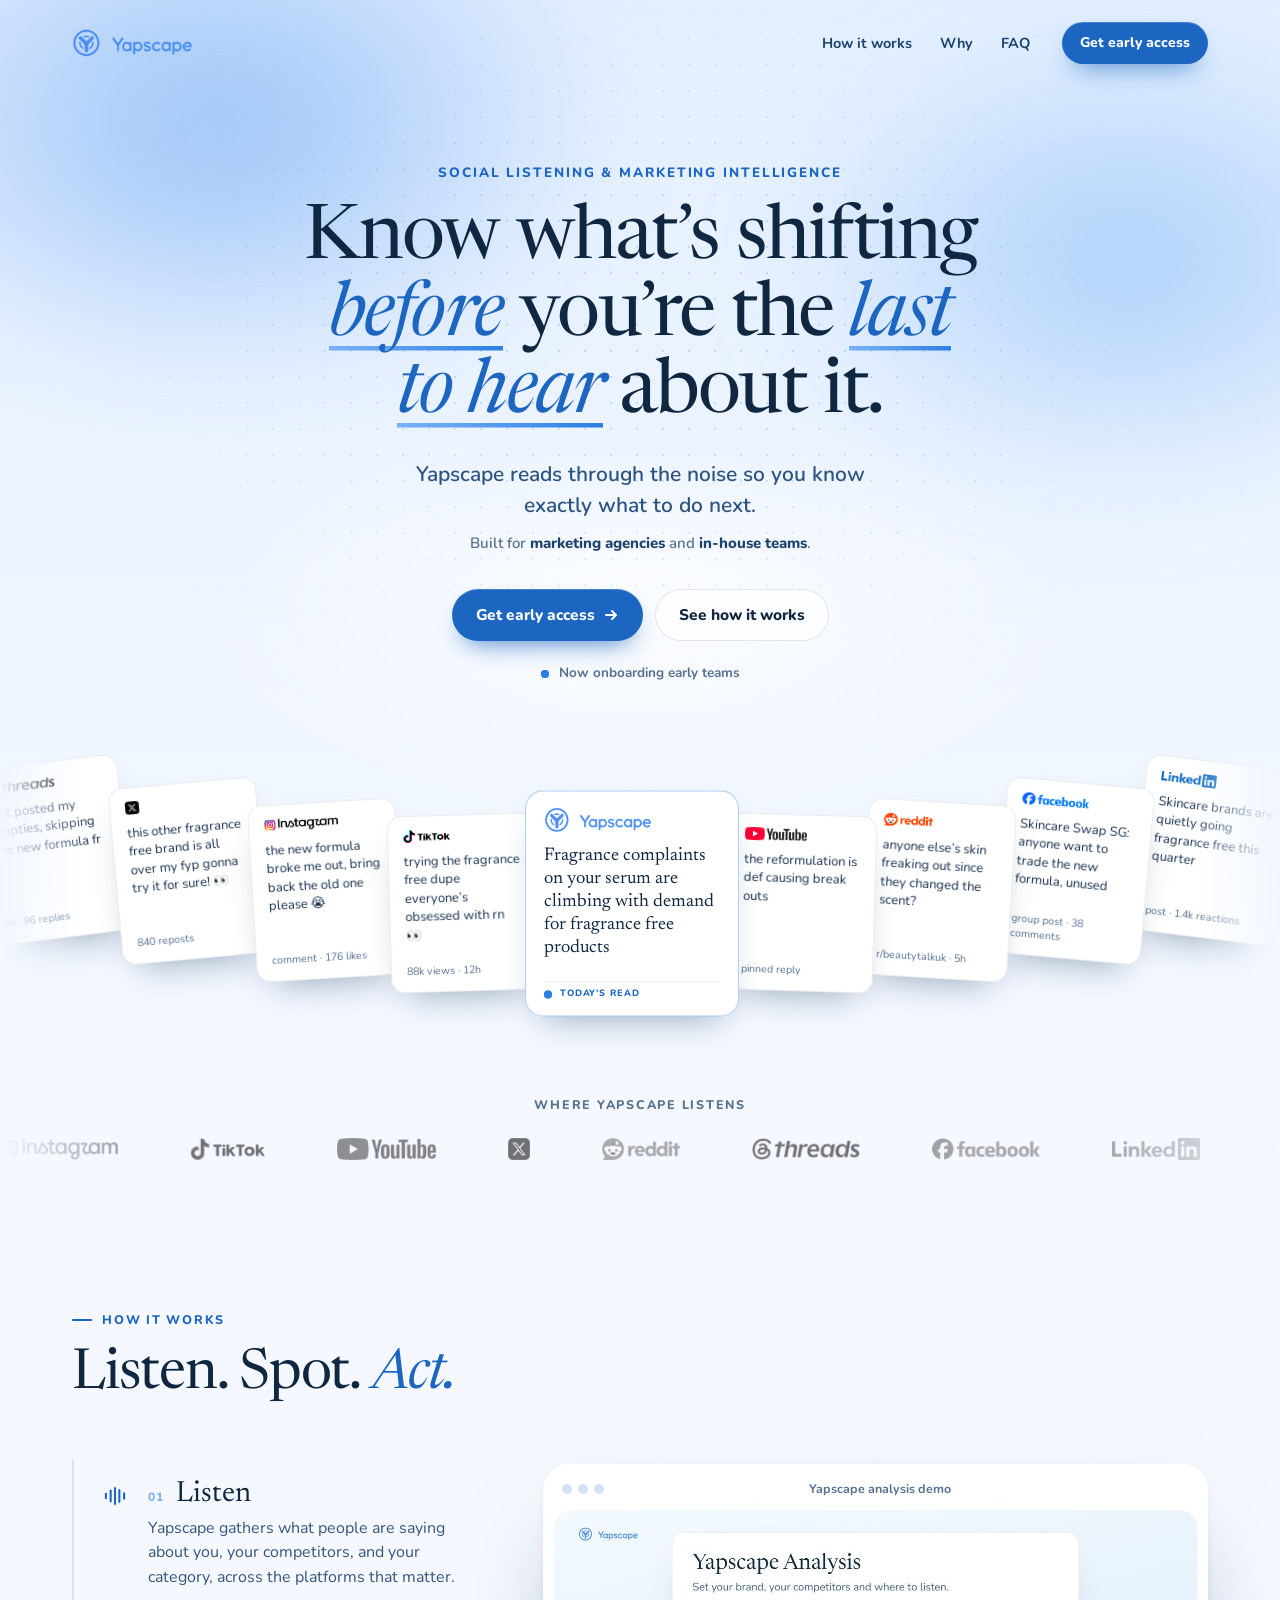
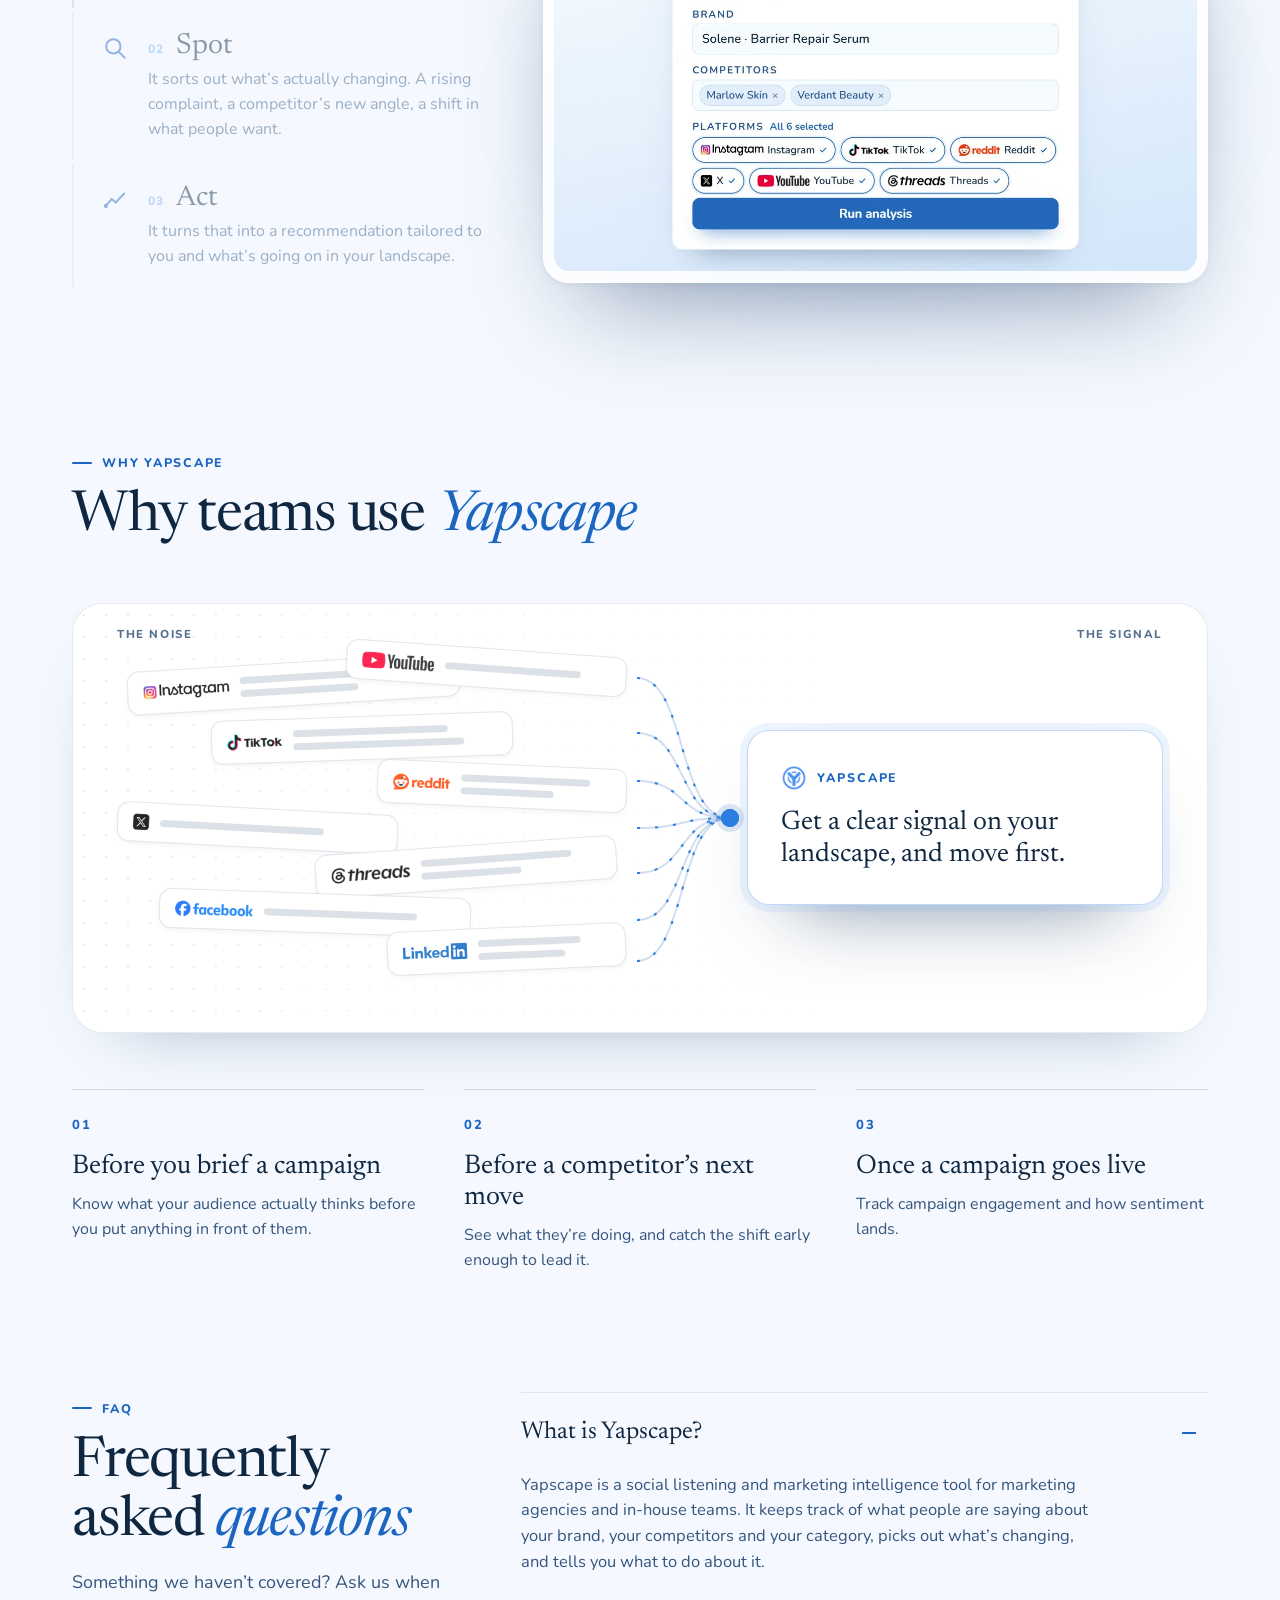
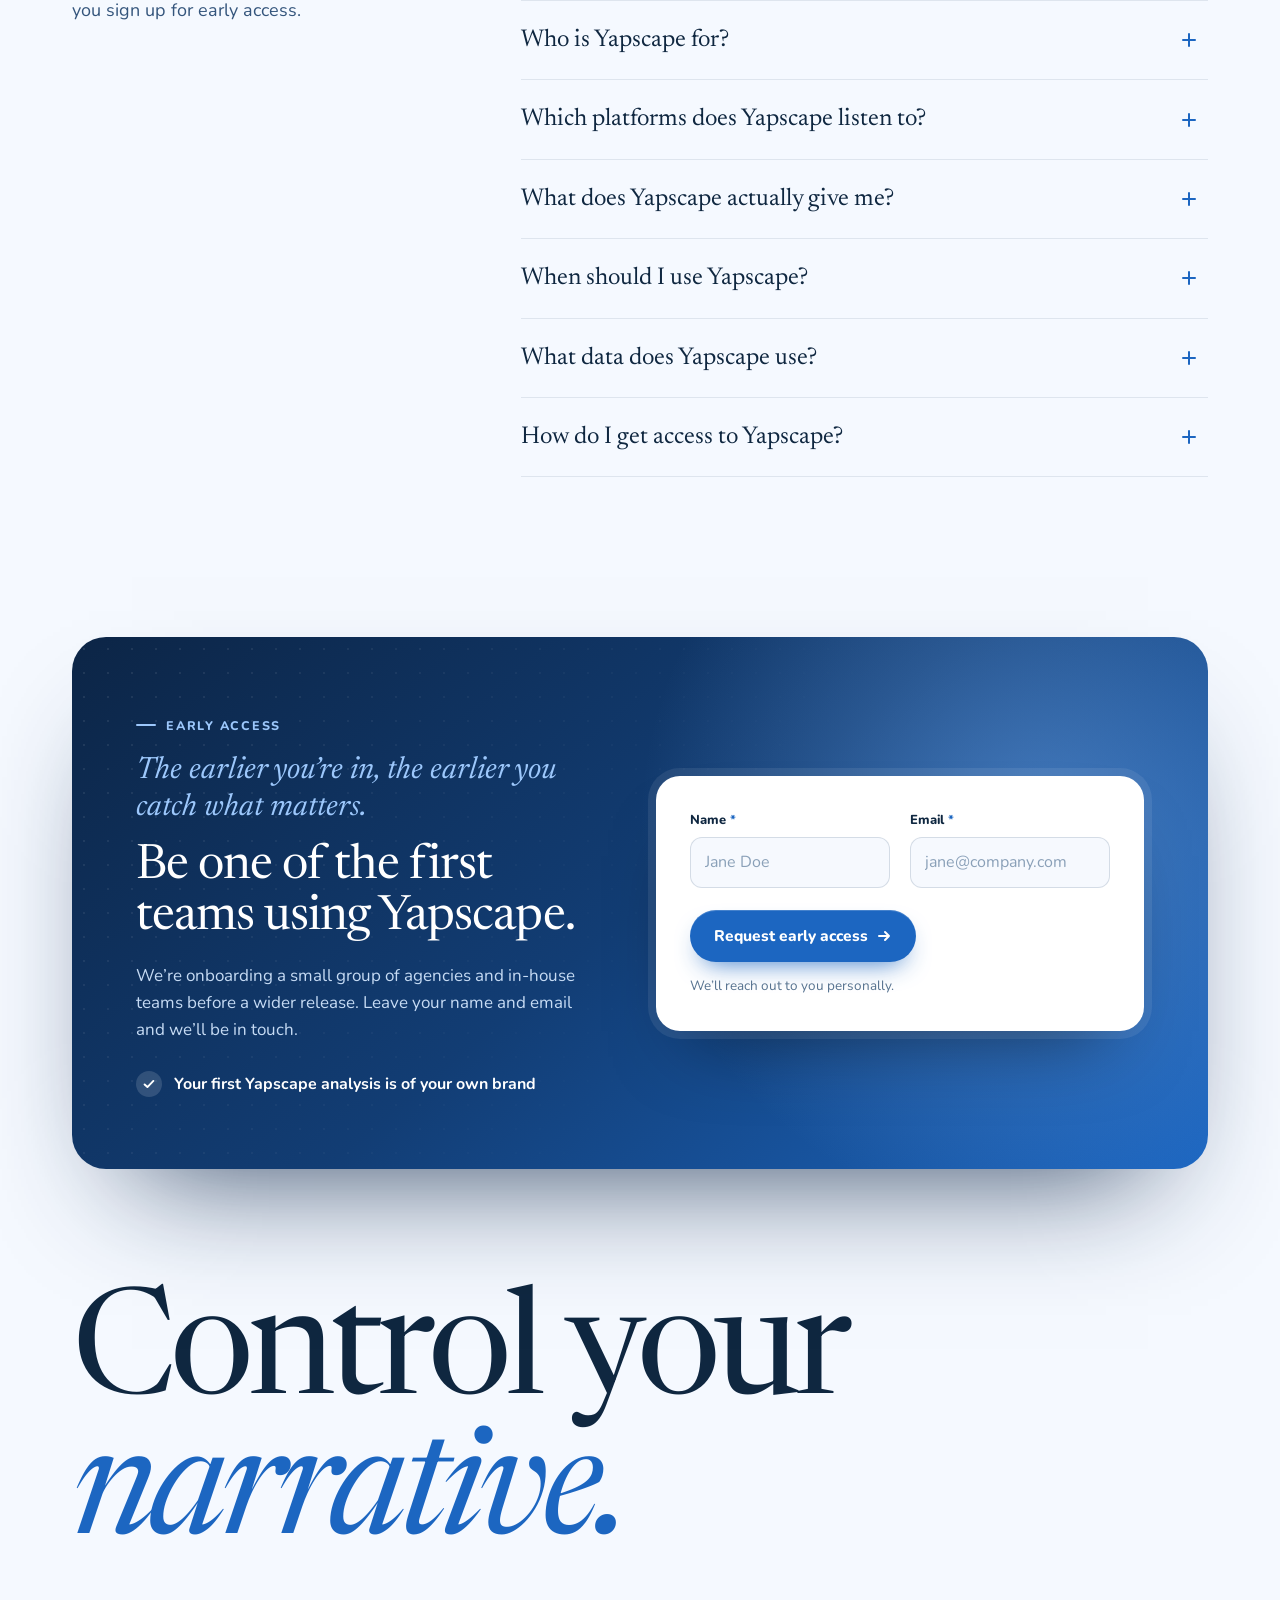
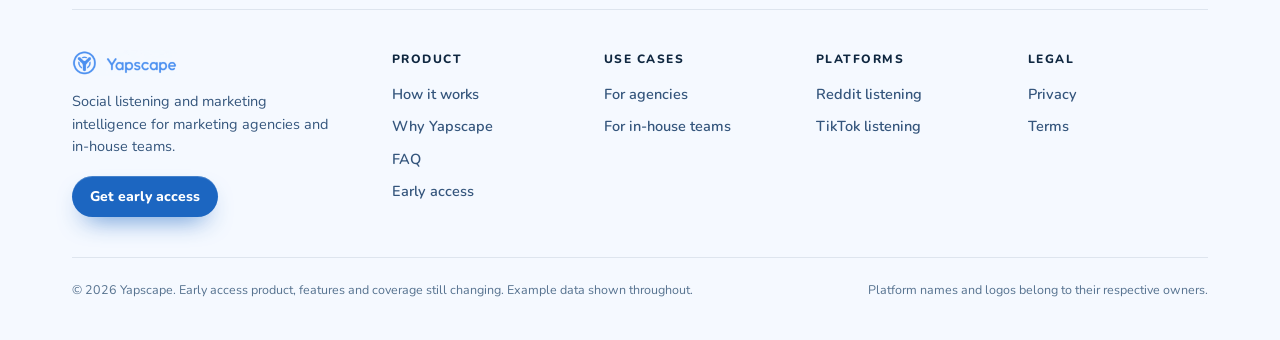
==== commit 4d80a6f3: "Add SEO pages, simplify signup, restyle sections - New pages: agencies and in-house use cases, Reddi" ====
--- a/index.html
+++ b/index.html
@@ -7,6 +7,7 @@
   <meta name="description" content="Social listening and marketing intelligence for agencies and in-house teams. Track what's said about you, your competitors and your category, then move first.">
   <meta name="robots" content="index, follow, max-image-preview:large, max-snippet:-1, max-video-preview:-1">
   <link rel="canonical" href="https://www.getyapscape.com/">
+  <meta name="google-site-verification" content="Jd_1UCs0hb_qt66xPRyd9cFn1f5ehVW6y4m48noruRE" />
   <link rel="alternate" type="text/plain" href="/llms.txt" title="LLM summary">
   <link rel="icon" href="/favicon.ico" sizes="any">
   <link rel="icon" type="image/png" sizes="192x192" href="/favicon.png">
@@ -27,9 +28,9 @@
   <meta name="twitter:description" content="Social listening and marketing intelligence for agencies and in-house teams. Track what's said about you, your competitors and your category, then move first.">
   <meta name="twitter:image" content="https://www.getyapscape.com/og-hero.png">
   <meta name="twitter:image:alt" content="Yapscape hero: Know what’s shifting before you’re the last to hear about it.">
-  <link rel="preload" href="assets/fonts/newsreader.woff2" as="font" type="font/woff2" crossorigin>
-  <link rel="preload" href="assets/fonts/nunito.woff2" as="font" type="font/woff2" crossorigin>
-  <link rel="preload" href="assets/fonts/newsreader-italic.woff2" as="font" type="font/woff2" crossorigin>
+  <link rel="preload" href="/assets/fonts/newsreader.woff2" as="font" type="font/woff2" crossorigin>
+  <link rel="preload" href="/assets/fonts/nunito.woff2" as="font" type="font/woff2" crossorigin>
+  <link rel="preload" href="/assets/fonts/newsreader-italic.woff2" as="font" type="font/woff2" crossorigin>
   <script>document.documentElement.className = 'js';</script>
   <script type="application/ld+json">
   {
@@ -76,361 +77,46 @@
         "description": "A Yapscape analysis of a skincare brand: listening across platforms, spotting what is changing, and turning it into a recommendation.",
         "thumbnailUrl": "https://www.getyapscape.com/assets/demo-poster.jpg",
         "contentUrl": "https://www.getyapscape.com/yapscape-demo-loop.mp4",
-        "uploadDate": "2026-10-10",
+        "uploadDate": "2026-10-06",
         "duration": "PT36S"
       },
       {
         "@type": "FAQPage",
         "@id": "https://www.getyapscape.com/#faq",
         "mainEntity": [
-          { "@type": "Question", "name": "What is Yapscape?", "acceptedAnswer": { "@type": "Answer", "text": "Yapscape is a social listening and marketing intelligence platform for marketing agencies and in-house teams. It gathers what people are saying about your brand, your competitors and your category, spots what is actually changing, and turns it into a recommendation tailored to you." } },
-          { "@type": "Question", "name": "Who is Yapscape for?", "acceptedAnswer": { "@type": "Answer", "text": "Marketing agencies and in-house marketing teams: the founders, strategists and social media managers who need to know what their audience thinks before they brief, post or respond." } },
-          { "@type": "Question", "name": "Which platforms does Yapscape listen to?", "acceptedAnswer": { "@type": "Answer", "text": "The platforms where your audience talks, including Instagram, TikTok, YouTube, X, Reddit, Threads, Facebook and LinkedIn. Coverage varies by platform while Yapscape is in early access." } },
-          { "@type": "Question", "name": "What does Yapscape actually give me?", "acceptedAnswer": { "@type": "Answer", "text": "A clear read on your landscape instead of a feed to scroll: a rising complaint, a competitor's new angle, a shift in what people want, and a recommendation on what to do next. For example: fragrance complaints on your serum are climbing with demand for fragrance free products." } },
-          { "@type": "Question", "name": "When should I use Yapscape?", "acceptedAnswer": { "@type": "Answer", "text": "Before you brief a campaign, to know what your audience actually thinks. Before a competitor's next move, to catch the shift early enough to lead it. And once a campaign goes live, to track engagement and how sentiment lands." } },
-          { "@type": "Question", "name": "What data does Yapscape use?", "acceptedAnswer": { "@type": "Answer", "text": "Yapscape reads publicly available posts, comments and reviews. It does not buy private data and never sells what it collects." } },
-          { "@type": "Question", "name": "How do I get access to Yapscape?", "acceptedAnswer": { "@type": "Answer", "text": "Yapscape is in limited early access. Request access on this page and the team will reach out to you personally, starting with a Yapscape analysis of your own brand." } }
+          { "@type": "Question", "name": "What is Yapscape?", "acceptedAnswer": { "@type": "Answer", "text": "Yapscape is a social listening and marketing intelligence tool for marketing agencies and in-house teams. It keeps track of what people are saying about your brand, your competitors and your category, picks out what’s changing, and tells you what to do about it." } },
+          { "@type": "Question", "name": "Who is Yapscape for?", "acceptedAnswer": { "@type": "Answer", "text": "Marketing agencies and in-house teams. In practice that’s usually founders, strategists and social media managers: the people who need to know what their audience thinks before they brief a campaign, post or reply. Read more about how it works for agencies and for in-house teams." } },
+          { "@type": "Question", "name": "Which platforms does Yapscape listen to?", "acceptedAnswer": { "@type": "Answer", "text": "Instagram, TikTok, YouTube, X, Reddit, Threads, Facebook and LinkedIn. Coverage differs a little between platforms while we’re in early access. There’s more detail on Reddit listening and TikTok listening." } },
+          { "@type": "Question", "name": "What does Yapscape actually give me?", "acceptedAnswer": { "@type": "Answer", "text": "Instead of another feed to scroll, you get a short read on what’s going on, along with what we’d suggest doing next. For example: “Fragrance complaints on your serum are climbing with demand for fragrance free products.”" } },
+          { "@type": "Question", "name": "When should I use Yapscape?", "acceptedAnswer": { "@type": "Answer", "text": "Most teams use it at three points: before briefing a campaign, when a competitor tries something new, and once a campaign is live and they want to see how people are reacting." } },
+          { "@type": "Question", "name": "What data does Yapscape use?", "acceptedAnswer": { "@type": "Answer", "text": "Only publicly available posts, comments and reviews. We don’t buy private data and we never sell what we collect." } },
+          { "@type": "Question", "name": "How do I get access to Yapscape?", "acceptedAnswer": { "@type": "Answer", "text": "We’re in limited early access right now. Request access and we’ll get in touch with you directly. We start with a Yapscape analysis of your own brand." } }
         ]
       }
     ]
   }
   </script>
-  <style>
-    @font-face { font-family: Newsreader; font-style: normal; font-weight: 400; font-display: swap; src: url(assets/fonts/newsreader.woff2) format('woff2'); }
-    @font-face { font-family: Newsreader; font-style: italic; font-weight: 400; font-display: swap; src: url(assets/fonts/newsreader-italic.woff2) format('woff2'); }
-    @font-face { font-family: Nunito; font-style: normal; font-weight: 400 800; font-display: swap; src: url(assets/fonts/nunito.woff2) format('woff2'); }
-
-    :root {
-      --navy: #0f2740;
-      --navy-2: #1c4370;
-      --blue: #1c66c1;
-      --blue-600: #2b7fe4;
-      --blue-400: #4a8ff0;
-      --blue-300: #7ab2f6;
-      --blue-100: #dceafd;
-      --blue-50: #eef5ff;
-      --bg: #f5f9ff;
-      --text: #34557c;
-      --muted: #56728f;
-      --line: rgba(21, 53, 92, 0.1);
-      --serif: Newsreader, Georgia, serif;
-      --sans: Nunito, system-ui, -apple-system, sans-serif;
-      --ease: cubic-bezier(0.22, 0.9, 0.24, 1);
-    }
-
-    *, *::before, *::after { box-sizing: border-box; }
-    html { scroll-behavior: smooth; -webkit-text-size-adjust: 100%; }
-    body { margin: 0; font-family: var(--sans); font-size: 16px; line-height: 1.55; color: var(--text); background: var(--bg); -webkit-font-smoothing: antialiased; overflow-x: clip; }
-    img, video, svg { display: block; max-width: 100%; }
-    a { color: inherit; text-decoration: none; }
-    h1, h2, h3, p { margin: 0; }
-    em { font-style: italic; }
-    :focus-visible { outline: 2px solid var(--blue-600); outline-offset: 3px; border-radius: 8px; }
-    .wrap { max-width: 1200px; margin: 0 auto; padding: 0 32px; }
-    .skip { position: absolute; left: 16px; top: -60px; z-index: 100; padding: 10px 16px; border-radius: 10px; background: var(--navy); color: #fff; font-weight: 700; }
-    .skip:focus { top: 16px; }
-
-    /* ---------- buttons ---------- */
-    .btn { display: inline-flex; align-items: center; justify-content: center; gap: 8px; padding: 14px 24px; border: 0; border-radius: 999px; font: inherit; font-size: 15.5px; font-weight: 800; white-space: nowrap; cursor: pointer; transition: transform 0.25s var(--ease), box-shadow 0.25s, background-color 0.25s, color 0.25s; }
-    .btn svg { transition: transform 0.25s var(--ease); }
-    .btn:hover svg { transform: translateX(3px); }
-    .btn-primary { background: var(--blue); color: #fff; box-shadow: 0 12px 26px -12px rgba(28, 102, 193, 0.9), inset 0 1px 0 rgba(255, 255, 255, 0.18); }
-    .btn-primary:hover { background: #1757a8; color: #fff; transform: translateY(-1px); box-shadow: 0 16px 30px -12px rgba(28, 102, 193, 0.95), inset 0 1px 0 rgba(255, 255, 255, 0.18); }
-    .btn-ghost { background: rgba(255, 255, 255, 0.75); color: var(--navy); box-shadow: inset 0 0 0 1px rgba(21, 53, 92, 0.12); }
-    .btn-ghost:hover { background: #fff; transform: translateY(-1px); }
-    .btn-sm { padding: 10px 18px; font-size: 14px; }
-    .btn[disabled] { opacity: 0.7; cursor: progress; }
-
-    /* ---------- nav ---------- */
-    /* one geometry in every state: the bar sits 8px outside the content edges with an
-       8px inset, so the logo and the button/hamburger stay on the content edges.
-       scrolling (or opening the menu) only fades the glass background in. */
-    .nav { --gutter: 32px; position: fixed; top: 0; left: 0; right: 0; z-index: 50; padding: 14px calc(var(--gutter) - 8px) 0; }
-    .nav-bar { display: flex; align-items: center; max-width: 1152px; margin: 0 auto; padding: 8px; border-radius: 999px; background: rgba(255, 255, 255, 0); box-shadow: 0 0 0 1px rgba(21, 53, 92, 0), 0 12px 32px -16px rgba(23, 54, 97, 0); transition: background-color 0.35s ease, box-shadow 0.35s ease, backdrop-filter 0.35s ease, -webkit-backdrop-filter 0.35s ease; }
-    .nav.solid .nav-bar { background: rgba(255, 255, 255, 0.78); box-shadow: 0 0 0 1px rgba(21, 53, 92, 0.07), 0 12px 32px -16px rgba(23, 54, 97, 0.35); backdrop-filter: blur(16px) saturate(1.4); -webkit-backdrop-filter: blur(16px) saturate(1.4); }
-    .logo { flex: none; display: block; border-radius: 999px; }
-    .logo img { height: 30px; width: auto; }
-    .nav-links { display: flex; align-items: center; gap: 28px; margin-left: auto; font-size: 14.5px; font-weight: 700; color: var(--navy-2); white-space: nowrap; }
-    .nav-links > a:not(.btn) { position: relative; padding: 6px 0; transition: color 0.2s; }
-    .nav-links > a:not(.btn):hover { color: var(--navy); }
-    .nav-links > a:not(.btn)::after { content: ""; position: absolute; left: 0; right: 0; bottom: 0; height: 2px; border-radius: 2px; background: var(--blue); transform: scaleX(0); transform-origin: right; transition: transform 0.35s var(--ease); }
-    .nav-links > a:not(.btn):hover::after, .nav-links > a[aria-current]::after { transform: scaleX(1); transform-origin: left; }
-    .nav-links > a[aria-current] { color: var(--blue); }
-    .nav-links .btn { margin-left: 4px; }
-    .menu-btn { display: none; flex: none; flex-direction: column; align-items: center; justify-content: center; gap: 5px; width: 44px; height: 44px; margin-left: auto; padding: 0; border: 0; border-radius: 50%; background: transparent; cursor: pointer; transition: background-color 0.2s; }
-    .menu-btn:hover { background: var(--blue-50); }
-    .menu-btn span { width: 20px; height: 2px; border-radius: 2px; background: var(--navy-2); transition: transform 0.3s var(--ease), opacity 0.2s; }
-    .menu-btn[aria-expanded="true"] span:nth-child(1) { transform: translateY(7px) rotate(45deg); }
-    .menu-btn[aria-expanded="true"] span:nth-child(2) { opacity: 0; }
-    .menu-btn[aria-expanded="true"] span:nth-child(3) { transform: translateY(-7px) rotate(-45deg); }
-    .menu { display: flex; flex-direction: column; max-width: 1152px; margin: 8px auto 0; padding: 8px; border-radius: 24px; background: rgba(255, 255, 255, 0.94); box-shadow: 0 0 0 1px rgba(21, 53, 92, 0.07), 0 20px 44px -18px rgba(23, 54, 97, 0.45); backdrop-filter: blur(16px); -webkit-backdrop-filter: blur(16px); transform-origin: top; animation: menuIn 0.35s var(--ease); }
-    .menu[hidden] { display: none; }
-    .menu a:not(.btn) { display: flex; align-items: center; min-height: 48px; padding: 0 14px; border-radius: 16px; font-size: 16px; font-weight: 800; color: var(--navy-2); transition: background-color 0.2s; }
-    .menu a:not(.btn):hover { background: var(--blue-50); }
-    .menu .btn { margin-top: 4px; }
-    @keyframes menuIn { from { opacity: 0; transform: translateY(-8px) scale(0.98); } }
-
-    /* ---------- hero ---------- */
-    .hero { position: relative; isolation: isolate; padding-top: 140px; text-align: center; }
-    .hero-bg { position: absolute; inset: 0; z-index: -1; overflow: hidden; pointer-events: none; background: linear-gradient(180deg, #e3efff 0%, #eef5ff 55%, var(--bg) 100%); }
-    .hero-bg::after { content: ""; position: absolute; inset: 0; background-image: radial-gradient(rgba(28, 102, 193, 0.18) 1px, transparent 1.3px); background-size: 26px 26px; -webkit-mask-image: radial-gradient(ellipse 65% 50% at 50% 30%, #000 20%, transparent 75%); mask-image: radial-gradient(ellipse 65% 50% at 50% 30%, #000 20%, transparent 75%); }
-    .blob { position: absolute; border-radius: 50%; filter: blur(50px); will-change: transform; }
-    .blob.b1 { width: 62vw; height: 60vh; left: -14vw; top: -16vh; background: radial-gradient(closest-side, rgba(92, 157, 240, 0.55), transparent); animation: drift1 38s ease-in-out infinite; }
-    .blob.b2 { width: 56vw; height: 54vh; right: -16vw; top: 2vh; background: radial-gradient(closest-side, rgba(139, 190, 247, 0.65), transparent); animation: drift2 48s ease-in-out infinite; }
-    .blob.b3 { width: 70vw; height: 40vh; left: 15vw; top: 48vh; background: radial-gradient(closest-side, rgba(255, 255, 255, 0.9), transparent); animation: drift1 56s ease-in-out infinite reverse; }
-    @keyframes drift1 { 50% { transform: translate3d(8%, -5%, 0) scale(1.12); } }
-    @keyframes drift2 { 50% { transform: translate3d(-9%, 6%, 0) scale(0.92); } }
-
-    .chip-live { display: inline-flex; align-items: center; gap: 10px; padding: 7px 16px 7px 12px; border-radius: 999px; background: rgba(255, 255, 255, 0.78); box-shadow: inset 0 0 0 1px rgba(28, 102, 193, 0.16), 0 8px 20px -12px rgba(21, 53, 92, 0.4); font-size: 13.5px; font-weight: 800; color: var(--navy-2); }
-    .dot { position: relative; width: 8px; height: 8px; border-radius: 50%; background: var(--blue-600); flex: none; }
-    .dot::after { content: ""; position: absolute; inset: 0; border-radius: 50%; background: var(--blue-600); animation: ping 2s cubic-bezier(0, 0, 0.2, 1) infinite; }
-    @keyframes ping { 75%, 100% { transform: scale(2.6); opacity: 0; } }
-
-    .hero h1 { max-width: 15ch; margin: 26px auto 0; font-family: var(--serif); font-weight: 400; font-size: clamp(44px, 5.9vw, 84px); line-height: 1.02; letter-spacing: -0.024em; color: var(--navy); text-wrap: balance; }
-    .hero h1 .w { display: inline-block; animation: rise 1.1s var(--ease) both; animation-delay: calc(var(--i) * 65ms + 120ms); }
-    .hero h1 em { color: var(--blue); background: linear-gradient(90deg, var(--blue-300), var(--blue-600)) no-repeat 0 94% / 0% 0.06em; -webkit-box-decoration-break: clone; box-decoration-break: clone; animation: underline 1.1s var(--ease) 1.2s forwards; }
-    @keyframes rise { from { opacity: 0; transform: translateY(0.4em); filter: blur(8px); } }
-    @keyframes underline { to { background-size: 100% 0.06em; } }
-    @keyframes fadeUp { from { opacity: 0; transform: translateY(18px); } }
-    .hero .in-1, .hero .in-2, .hero .in-3, .hero .in-0 { animation: fadeUp 0.9s var(--ease) both; }
-    .hero .in-0 { animation-delay: 0s; }
-    .hero .in-1 { animation-delay: 0.75s; }
-    .hero .in-2 { animation-delay: 0.9s; }
-    .hero .in-3 { animation-delay: 1.05s; }
-    .lede { max-width: 38ch; margin: 26px auto 0; font-size: clamp(18px, 1.7vw, 21px); font-weight: 600; line-height: 1.5; color: #2c5381; }
-    .sub { max-width: 46ch; margin: 10px auto 0; font-size: 15px; font-weight: 600; color: var(--muted); }
-    .sub strong { font-weight: 800; color: var(--navy-2); }
-    .cta-row { display: flex; flex-wrap: wrap; justify-content: center; gap: 12px; margin-top: 34px; }
-
-    /* fan of posts */
-    .fan { --cw: clamp(130px, 11.6vw, 184px); display: flex; justify-content: center; align-items: center; margin-top: 30px; padding: calc(var(--cw) * 0.55) 0 64px; overflow: hidden; -webkit-mask-image: linear-gradient(90deg, transparent, #000 7%, #000 93%, transparent); mask-image: linear-gradient(90deg, transparent, #000 7%, #000 93%, transparent); }
-    .card { position: relative; z-index: var(--z); flex: none; display: flex; flex-direction: column; width: var(--cw); height: calc(var(--cw) * 1.19); margin: 0 calc(var(--cw) * -0.04); padding: calc(var(--cw) * 0.085) calc(var(--cw) * 0.1); text-align: left; font-size: calc(var(--cw) * 0.088); line-height: 1.42; color: #16304f; background: #fff; border: 1px solid rgba(21, 53, 92, 0.09); border-radius: 14px; box-shadow: 0 18px 34px -18px rgba(21, 53, 92, 0.45); rotate: var(--r); translate: 0 calc(var(--y) * var(--yk, 1) * var(--cw)); animation: deal 1.2s var(--ease) both, float 7s ease-in-out infinite; animation-delay: calc(var(--k) * 90ms + 500ms), calc(var(--k) * 350ms + 1800ms); transition: transform 0.4s var(--ease), box-shadow 0.4s; }
-    @media (hover: hover) { .card:hover { z-index: 30; transform: translateY(-12px) scale(1.05); box-shadow: 0 30px 50px -22px rgba(21, 53, 92, 0.5); } }
-    .fan-dots { display: none; }
-    @keyframes deal { from { opacity: 0; rotate: 0deg; translate: 0 calc(var(--y) * var(--yk, 1) * var(--cw) + 80px); } }
-    @keyframes float { 50% { translate: 0 calc(var(--y) * var(--yk, 1) * var(--cw) - 7px); } }
-    .card .src { height: calc(var(--cw) * 0.093); width: auto; margin-bottom: 0.7em; object-fit: contain; object-position: left; }
-    .card .txt { flex: 1; }
-    .card .meta { margin-top: 0.6em; font-size: 0.82em; color: var(--muted); }
-    .card-yap { width: calc(var(--cw) * 1.44); height: calc(var(--cw) * 1.52); padding: calc(var(--cw) * 0.1) calc(var(--cw) * 0.12); overflow: hidden; border-radius: 18px; border-color: rgba(122, 178, 246, 0.6); font-family: var(--serif); font-size: calc(var(--cw) * 0.124); line-height: 1.24; color: var(--navy); animation: deal 1.2s var(--ease) both, float 7s ease-in-out infinite, halo 7s ease-in-out infinite; animation-delay: 0.4s, 1.8s, 1.8s; }
-    .card-yap .src { height: calc(var(--cw) * 0.18); }
-    .card-yap::after { content: ""; position: absolute; inset: 0; pointer-events: none; background: linear-gradient(105deg, transparent 38%, rgba(122, 178, 246, 0.24) 50%, transparent 62%) no-repeat; background-size: 260% 100%; background-position: 130% 0; animation: sheen 5s ease-in-out 2.6s infinite; }
-    .card-yap .read { display: flex; align-items: center; gap: 8px; margin-top: 0.7em; padding-top: 0.7em; border-top: 1px solid var(--line); font-family: var(--sans); font-size: calc(var(--cw) * 0.062); font-weight: 800; letter-spacing: 0.1em; text-transform: uppercase; color: var(--blue); }
-    @keyframes halo { 0%, 100% { box-shadow: 0 0 0 7px rgba(122, 178, 246, 0.16), 0 0 42px 6px rgba(74, 143, 240, 0.28), 0 30px 56px -24px rgba(21, 53, 92, 0.5); } 50% { box-shadow: 0 0 0 12px rgba(122, 178, 246, 0.1), 0 0 66px 14px rgba(74, 143, 240, 0.4), 0 30px 56px -24px rgba(21, 53, 92, 0.5); } }
-    @keyframes sheen { 0% { background-position: 130% 0; } 45%, 100% { background-position: -130% 0; } }
-
-    /* platforms marquee */
-    .platforms { padding: 8px 0 24px; text-align: center; }
-    .kicker { font-size: 12.5px; font-weight: 800; letter-spacing: 0.14em; text-transform: uppercase; color: var(--muted); }
-    .marquee { margin-top: 24px; overflow: hidden; -webkit-mask-image: linear-gradient(90deg, transparent, #000 14%, #000 86%, transparent); mask-image: linear-gradient(90deg, transparent, #000 14%, #000 86%, transparent); }
-    .marquee-track { display: flex; width: max-content; animation: marquee 36s linear infinite; }
-    .marquee:hover .marquee-track { animation-play-state: paused; }
-    .marquee ul { display: flex; align-items: center; gap: 72px; margin: 0; padding: 0 72px 0 0; list-style: none; }
-    .marquee img { height: 22px; width: auto; filter: grayscale(1); opacity: 0.55; transition: filter 0.3s, opacity 0.3s; }
-    .marquee img:hover { filter: none; opacity: 1; }
-    @keyframes marquee { to { transform: translateX(-50%); } }
-
-    /* ---------- sections ---------- */
-    section { scroll-margin-top: 100px; }
-    .section { padding: 120px 0; }
-    .eyebrow { display: inline-flex; align-items: center; gap: 10px; font-size: 12.5px; font-weight: 800; letter-spacing: 0.14em; text-transform: uppercase; color: var(--blue); }
-    .eyebrow::before { content: ""; width: 20px; height: 2px; border-radius: 2px; background: currentColor; }
-    .h2 { margin-top: 16px; font-family: var(--serif); font-weight: 400; font-size: clamp(36px, 4.4vw, 58px); line-height: 1.04; letter-spacing: -0.022em; color: var(--navy); text-wrap: balance; }
-    .h2 em { color: var(--blue); }
-    .section-head { max-width: 760px; }
-    .section-head p { margin-top: 18px; max-width: 56ch; font-size: 18px; }
-
-    html.js [data-reveal] { opacity: 0; transform: translateY(28px); transition: opacity 0.8s ease, transform 1s var(--ease); transition-delay: var(--d, 0ms); }
-    html.js [data-reveal].in { opacity: 1; transform: none; }
-
-    /* how it works */
-    .how-grid { display: grid; grid-template-columns: minmax(0, 5fr) minmax(0, 8fr); gap: 56px; align-items: center; margin-top: 56px; }
-    .steps { display: grid; gap: 10px; margin: 0; padding: 0; list-style: none; }
-    .step { position: relative; display: grid; grid-template-columns: 46px minmax(0, 1fr); gap: 4px 18px; width: 100%; padding: 22px 22px 26px; overflow: hidden; text-align: left; font: inherit; color: inherit; background: transparent; border: 1px solid transparent; border-radius: 20px; cursor: pointer; opacity: 0.5; transition: opacity 0.45s, background-color 0.45s, border-color 0.45s, box-shadow 0.45s; }
-    .step:hover, .step.active { opacity: 1; }
-    .step.active { background: #fff; border-color: rgba(28, 102, 193, 0.14); box-shadow: 0 22px 44px -28px rgba(21, 53, 92, 0.5); }
-    .step-icon { grid-row: span 2; display: grid; place-items: center; width: 46px; height: 46px; border-radius: 14px; background: var(--blue-50); color: var(--blue); }
-    .step:not(.active) .step-icon * { animation-play-state: paused !important; }
-    .step h3 { display: flex; align-items: baseline; gap: 12px; font-family: var(--serif); font-weight: 400; font-size: 29px; line-height: 1.15; color: var(--navy); }
-    .step h3 small { font-family: var(--sans); font-size: 12px; font-weight: 800; letter-spacing: 0.1em; color: var(--blue-300); }
-    .step p { font-size: 16px; line-height: 1.55; }
-    .bar { position: absolute; left: 22px; right: 22px; bottom: 0; height: 3px; border-radius: 3px; background: rgba(28, 102, 193, 0.1); opacity: 0; transition: opacity 0.3s; }
-    .step.active .bar { opacity: 1; }
-    .bar i { display: block; height: 100%; border-radius: inherit; background: linear-gradient(90deg, var(--blue-400), var(--blue)); transform: scaleX(var(--p, 0)); transform-origin: left; transition: transform 0.3s linear; }
-    @keyframes wave { 0%, 100% { transform: scaleY(0.5); } 50% { transform: scaleY(1.18); } }
-    @keyframes sweep { 0%, 100% { transform: translate(-2.5px, 1.4px) rotate(-6deg); } 25% { transform: translate(2.8px, -1.8px) rotate(5deg); } 50% { transform: translate(1.4px, 2.6px) rotate(8deg); } 75% { transform: translate(-2.2px, -1px) rotate(-4deg); } }
-    @keyframes travel { 0% { offset-distance: 0%; opacity: 0; } 10% { opacity: 1; } 68% { offset-distance: 100%; opacity: 1; } 84%, 100% { offset-distance: 100%; opacity: 0; } }
-
-    .demo { position: relative; padding: 10px; border-radius: 26px; background: linear-gradient(180deg, rgba(255, 255, 255, 0.95), rgba(255, 255, 255, 0.65)); border: 1px solid #fff; box-shadow: 0 2px 6px rgba(21, 53, 92, 0.06), 0 50px 100px -40px rgba(21, 53, 92, 0.5); }
-    .demo::before { content: ""; position: absolute; inset: 8% -6% -10%; z-index: -1; border-radius: 50%; background: radial-gradient(closest-side, rgba(74, 143, 240, 0.35), transparent); filter: blur(30px); }
-    .demo-chrome { display: flex; align-items: center; gap: 6px; padding: 4px 8px 12px; }
-    .demo-chrome i { width: 10px; height: 10px; border-radius: 50%; background: #d3e2f4; }
-    .demo-chrome span { margin: 0 auto; padding-right: 40px; font-size: 12.5px; font-weight: 700; color: var(--muted); }
-    .demo video { width: 100%; aspect-ratio: 16 / 9; object-fit: cover; border-radius: 17px; background: #e9f2fd; }
-
-    /* why */
-    .signal-panel { position: relative; display: grid; grid-template-columns: minmax(0, 1fr) 110px minmax(0, 0.8fr); align-items: center; margin-top: 56px; padding: 44px; overflow: hidden; border-radius: 30px; background: #fff; border: 1px solid var(--line); box-shadow: 0 30px 70px -50px rgba(21, 53, 92, 0.5); }
-    .signal-panel::before { content: ""; position: absolute; inset: 0; background-image: radial-gradient(rgba(28, 102, 193, 0.12) 1px, transparent 1.3px); background-size: 22px 22px; -webkit-mask-image: linear-gradient(90deg, #000, transparent 70%); mask-image: linear-gradient(90deg, #000, transparent 70%); pointer-events: none; }
-    .tag { position: absolute; top: 22px; font-size: 11.5px; font-weight: 800; letter-spacing: 0.14em; text-transform: uppercase; color: var(--muted); }
-    .pile { position: relative; height: 340px; }
-    .post { position: absolute; left: var(--x); top: var(--t); width: var(--w); display: flex; align-items: center; gap: 11px; padding: 11px 15px; background: #fff; border: 1px solid rgba(21, 53, 92, 0.12); border-radius: 12px; box-shadow: 0 2px 4px rgba(21, 53, 92, 0.05), 0 18px 32px -22px rgba(21, 53, 92, 0.6); rotate: var(--r); animation: bob 6s ease-in-out infinite; animation-delay: calc(var(--n) * -0.8s); transition: opacity 0.6s ease, transform 0.9s var(--ease); transition-delay: calc(var(--n) * 70ms); }
-    html.js .signal-panel:not(.in) .post { opacity: 0; transform: translate(-30px, 20px) scale(0.94); }
-    .post img { flex: none; height: 16px; width: auto; opacity: 0.85; }
-    .post .lines { flex: 1; display: grid; gap: 6px; min-width: 0; }
-    .post .lines i { display: block; height: 7px; border-radius: 4px; background: rgba(21, 53, 92, 0.15); }
-    @keyframes bob { 50% { translate: 0 -6px; } }
-    .funnel { position: relative; height: 340px; }
-    .funnel svg { width: 100%; height: 100%; overflow: visible; }
-    .funnel .base { stroke: rgba(26, 92, 176, 0.2); }
-    .funnel .flow { stroke: var(--blue-600); stroke-dasharray: 3 15; animation: flow 1.4s linear infinite; }
-    @keyframes flow { to { stroke-dashoffset: -18; } }
-    .node { position: absolute; right: 8px; top: 50%; width: 18px; height: 18px; margin-top: -9px; border-radius: 50%; background: var(--blue); box-shadow: 0 0 0 5px rgba(28, 102, 193, 0.15); }
-    .node::after { content: ""; position: absolute; inset: 0; border-radius: 50%; background: var(--blue-600); animation: ping 2.2s cubic-bezier(0, 0, 0.2, 1) infinite; }
-    .signal { position: relative; padding: clamp(24px, 2.6vw, 34px); background: #fff; border: 1px solid rgba(43, 127, 228, 0.3); border-radius: 22px; box-shadow: 0 0 0 7px rgba(122, 178, 246, 0.14), 0 44px 80px -44px rgba(21, 53, 92, 0.55); transition: opacity 0.8s ease 0.5s, transform 1s var(--ease) 0.5s; }
-    html.js .signal-panel:not(.in) .signal { opacity: 0; transform: translateX(30px); }
-    .signal-head { display: flex; align-items: center; gap: 10px; font-size: 12.5px; font-weight: 800; letter-spacing: 0.15em; text-transform: uppercase; color: var(--blue); }
-    .signal-head img { width: 26px; height: 26px; }
-    .signal p { margin-top: 16px; font-family: var(--serif); font-size: clamp(22px, 2.1vw, 30px); line-height: 1.2; color: var(--navy); text-wrap: pretty; }
-
-    .moments { display: grid; grid-template-columns: repeat(3, minmax(0, 1fr)); gap: 20px; margin-top: 20px; }
-    .moment { height: 100%; padding: 30px; background: #fff; border: 1px solid var(--line); border-radius: 22px; transition: transform 0.4s var(--ease), box-shadow 0.4s, border-color 0.4s; }
-    .moment:hover { transform: translateY(-4px); border-color: rgba(28, 102, 193, 0.22); box-shadow: 0 26px 50px -30px rgba(21, 53, 92, 0.45); }
-    .moment-icon { display: grid; place-items: center; width: 48px; height: 48px; border-radius: 14px; background: linear-gradient(135deg, #e8f2ff, #d3e5fd); color: var(--blue); }
-    html.js .draw * { stroke-dasharray: 1; stroke-dashoffset: 1; transition: stroke-dashoffset 1.3s var(--ease) 0.35s; }
-    html.js .in .draw * { stroke-dashoffset: 0; }
-    .moment h3 { margin-top: 24px; font-family: var(--serif); font-weight: 400; font-size: 27px; line-height: 1.15; color: var(--navy); }
-    .moment p { margin-top: 10px; }
-
-    /* faq */
-    .faq-grid { display: grid; grid-template-columns: minmax(0, 4fr) minmax(0, 7fr); gap: 56px; align-items: start; }
-    .faq-grid > .section-head { position: sticky; top: 120px; }
-    .faq-list { border-top: 1px solid var(--line); }
-    .faq details { border-bottom: 1px solid var(--line); }
-    .faq summary { position: relative; display: block; padding: 24px 48px 24px 0; font-family: var(--serif); font-size: clamp(21px, 1.9vw, 25px); line-height: 1.25; color: var(--navy); cursor: pointer; list-style: none; transition: color 0.2s; }
-    .faq summary::-webkit-details-marker { display: none; }
-    .faq summary:hover { color: var(--blue); }
-    .faq summary::before, .faq summary::after { content: ""; position: absolute; right: 12px; top: 50%; width: 14px; height: 2px; margin-top: -1px; border-radius: 2px; background: var(--blue); transition: transform 0.35s var(--ease); }
-    .faq summary::after { transform: rotate(90deg); }
-    .faq details[open] summary::after { transform: rotate(0deg); }
-    .faq details p { max-width: 62ch; padding: 0 48px 26px 0; font-size: 16.5px; animation: fadeUp 0.45s var(--ease); }
-    .faq details a { color: var(--blue); font-weight: 700; text-decoration: underline; text-underline-offset: 3px; }
-
-    /* early access */
-    .cta { padding: 40px 0 120px; }
-    .cta-panel { position: relative; isolation: isolate; display: grid; grid-template-columns: minmax(0, 1fr) minmax(0, 1.05fr); gap: 56px; align-items: center; padding: 72px 64px; overflow: hidden; border-radius: 34px; color: #c6dbf4; background: linear-gradient(140deg, #0c2546 0%, #123d74 50%, #1c66c1 100%); box-shadow: 0 60px 120px -60px rgba(12, 37, 70, 0.85); }
-    .cta-panel::before { content: ""; position: absolute; z-index: -1; width: 70%; aspect-ratio: 1; right: -20%; top: -40%; border-radius: 50%; background: radial-gradient(closest-side, rgba(122, 178, 246, 0.45), transparent); animation: drift2 30s ease-in-out infinite; }
-    .cta-panel::after { content: ""; position: absolute; z-index: -1; inset: 0; background-image: radial-gradient(rgba(255, 255, 255, 0.09) 1px, transparent 1.3px); background-size: 24px 24px; -webkit-mask-image: linear-gradient(120deg, #000, transparent 60%); mask-image: linear-gradient(120deg, #000, transparent 60%); }
-    .cta .eyebrow { color: #9cc7fb; }
-    .quote { margin-top: 18px; font-family: var(--serif); font-style: italic; font-weight: 400; font-size: clamp(24px, 2.4vw, 32px); line-height: 1.2; color: #9cc7fb; }
-    .cta h2 { margin-top: 14px; font-family: var(--serif); font-weight: 400; font-size: clamp(34px, 3.8vw, 52px); line-height: 1.06; letter-spacing: -0.02em; color: #fff; text-wrap: balance; }
-    .cta-copy > p:last-of-type { margin-top: 18px; font-size: 17px; line-height: 1.6; }
-    .perks { display: grid; gap: 12px; margin: 28px 0 0; padding: 0; list-style: none; }
-    .perks li { display: flex; align-items: center; gap: 12px; font-weight: 700; color: #fff; }
-    .perks svg { flex: none; width: 26px; height: 26px; padding: 6px; border-radius: 50%; background: rgba(255, 255, 255, 0.14); }
-
-    .form { display: grid; grid-template-columns: repeat(2, minmax(0, 1fr)); gap: 18px 20px; padding: 34px; color: var(--text); background: #fff; border-radius: 24px; box-shadow: 0 0 0 8px rgba(255, 255, 255, 0.08), 0 40px 80px -40px rgba(0, 0, 0, 0.55); }
-    .field { display: flex; flex-direction: column; gap: 7px; min-width: 0; }
-    .field.full { grid-column: 1 / -1; }
-    .field label { display: flex; justify-content: space-between; gap: 12px; font-size: 13px; font-weight: 800; color: var(--navy); }
-    .field label span { font-weight: 600; color: var(--muted); }
-    .field label b { margin: 0 auto 0 -8px; color: var(--blue); }
-    .field input, .field textarea { width: 100%; padding: 12px 14px; font: inherit; font-size: 16px; color: var(--navy); background: #f6f9fe; border: 1px solid rgba(21, 53, 92, 0.15); border-radius: 12px; outline: none; transition: border-color 0.2s, box-shadow 0.2s, background-color 0.2s; }
-    .field input::placeholder, .field textarea::placeholder { color: #8aa0b8; }
-    .field input:focus, .field textarea:focus { background: #fff; border-color: var(--blue-600); box-shadow: 0 0 0 4px rgba(43, 127, 228, 0.15); }
-    .field [aria-invalid="true"] { border-color: #c4502f; }
-    .field textarea { min-height: 86px; resize: none; overflow: hidden; }
-    .err { font-size: 13px; font-weight: 700; color: #b0472c; }
-    .err:empty { display: none; }
-    .form-foot { grid-column: 1 / -1; display: flex; flex-wrap: wrap; align-items: center; gap: 14px 18px; margin-top: 4px; }
-    .status { font-size: 13.5px; color: var(--muted); }
-    .status.error { font-weight: 700; color: #b0472c; }
-    .success { display: none; grid-column: 1 / -1; flex-direction: column; align-items: center; gap: 10px; padding: 36px 0; text-align: center; }
-    .form.sent > :not(.success) { display: none; }
-    .form.sent .success { display: flex; }
-    .success-icon { display: grid; place-items: center; width: 72px; height: 72px; margin-bottom: 8px; border-radius: 50%; color: #fff; background: var(--blue); box-shadow: 0 0 0 10px rgba(28, 102, 193, 0.12); animation: pop 0.7s cubic-bezier(0.2, 1.5, 0.3, 1) both; }
-    .success h3 { font-family: var(--serif); font-weight: 400; font-size: 30px; line-height: 1.1; color: var(--navy); }
-    @keyframes pop { from { opacity: 0; transform: scale(0.3) rotate(-20deg); } }
-    .confetti { position: fixed; inset: 0; z-index: 90; overflow: hidden; pointer-events: none; }
-    .confetti i { position: absolute; top: -20px; border-radius: 2px; animation: fall linear forwards; }
-    @keyframes fall { to { transform: translate(var(--x), 110vh) rotate(var(--r)); opacity: 0.3; } }
-
-    /* footer */
-    .footer { padding-bottom: 40px; }
-    .foot-big { margin-bottom: 40px; font-family: var(--serif); font-weight: 400; font-size: clamp(56px, 11.5vw, 172px); line-height: 0.95; letter-spacing: -0.04em; color: transparent; background: linear-gradient(180deg, var(--blue) 10%, rgba(28, 102, 193, 0.1) 105%); -webkit-background-clip: text; background-clip: text; }
-    .foot-row { display: flex; flex-wrap: wrap; align-items: center; justify-content: space-between; gap: 20px; padding-top: 28px; border-top: 1px solid var(--line); }
-    .foot-row img { height: 24px; width: auto; }
-    .foot-links { display: flex; flex-wrap: wrap; align-items: center; gap: 8px; font-size: 14px; font-weight: 700; color: var(--navy-2); }
-    .foot-links a { padding: 9px 12px; }
-    .foot-links a:hover { color: var(--blue); }
-    .pill { padding: 9px 18px; font: inherit; font-size: 13.5px; font-weight: 700; color: var(--navy-2); background: #fff; border: 1px solid rgba(21, 53, 92, 0.14); border-radius: 999px; cursor: pointer; transition: background-color 0.2s, color 0.2s; }
-    .pill[aria-expanded="true"] { color: #fff; background: var(--navy); }
-    .legal { max-width: 74ch; margin-top: 16px; padding: 20px 22px; font-size: 14.5px; line-height: 1.6; background: #fff; border: 1px solid var(--line); border-radius: 14px; animation: fadeUp 0.4s var(--ease); }
-    .copy { margin-top: 22px; font-size: 12.5px; color: var(--muted); }
-
-    /* ---------- responsive ---------- */
-    @media (max-width: 960px) {
-      .how-grid { grid-template-columns: minmax(0, 1fr); gap: 32px; }
-      .demo { order: -1; }
-      .moments { grid-template-columns: minmax(0, 1fr); }
-      .faq-grid { grid-template-columns: minmax(0, 1fr); gap: 28px; }
-      .faq-grid > .section-head { position: static; }
-      .cta-panel { grid-template-columns: minmax(0, 1fr); gap: 40px; padding: 56px 36px; }
-    }
-    @media (max-width: 820px) {
-      .nav-links { display: none; }
-      .menu-btn { display: flex; }
-    }
-    @media (max-width: 720px) {
-      .wrap { padding: 0 20px; }
-      .nav { --gutter: 20px; }
-      .hero { padding-top: 118px; }
-      .hero h1 { font-size: clamp(38px, 10.4vw, 48px); }
-      .lede { font-size: 17px; }
-      /* phone: the fan becomes a swipeable carousel that snaps each card to the centre */
-      .fan { --cw: 40vw; --yk: 0.3; justify-content: flex-start; padding: calc(var(--cw) * 0.3 + 24px) calc(50vw - var(--cw) / 2) 64px; overflow-x: auto; overflow-y: hidden; scroll-snap-type: x mandatory; overscroll-behavior-x: contain; scrollbar-width: none; -webkit-mask-image: linear-gradient(90deg, transparent, #000 4%, #000 96%, transparent); mask-image: linear-gradient(90deg, transparent, #000 4%, #000 96%, transparent); }
-      .fan::-webkit-scrollbar { display: none; }
-      .card { scroll-snap-align: center; scroll-snap-stop: always; }
-      .card-yap { margin-left: calc(var(--cw) * 0.06); margin-right: calc(var(--cw) * 0.06); }
-      .fan-dots { display: flex; justify-content: center; gap: 6px; margin-top: -30px; padding-bottom: 36px; position: relative; }
-      .fan-dots i { width: 6px; height: 6px; border-radius: 3px; background: rgba(28, 102, 193, 0.22); transition: width 0.3s var(--ease), background-color 0.3s; }
-      .fan-dots i.on { width: 18px; background: var(--blue); }
-      .section { padding: 88px 0; }
-      .signal-panel { grid-template-columns: minmax(0, 1fr); gap: 20px; padding: 56px 20px 24px; }
-      .funnel { display: none; }
-      .pile { height: 270px; }
-      .tag-signal { display: none; }
-      .cta { padding-bottom: 88px; }
-      .cta .wrap { padding: 0 12px; }
-      .cta-panel { padding: 44px 22px 22px; border-radius: 28px; }
-      .form { grid-template-columns: minmax(0, 1fr); padding: 24px 20px; }
-      .form-foot .btn { width: 100%; }
-    }
-    @media (prefers-reduced-motion: reduce) {
-      html { scroll-behavior: auto; }
-      *, *::before, *::after { animation-duration: 0.01ms !important; animation-iteration-count: 1 !important; animation-delay: 0ms !important; transition-duration: 0.01ms !important; transition-delay: 0ms !important; }
-      html.js [data-reveal] { opacity: 1; transform: none; }
-    }
-  </style>
+  <link rel="stylesheet" href="/assets/site.css">
 </head>
 <body>
   <a class="skip" href="#main">Skip to content</a>
 
   <header class="nav" id="nav">
     <nav class="nav-bar" aria-label="Main">
-      <a class="logo" href="#" aria-label="Yapscape home"><img src="assets/logo.png" alt="Yapscape" width="340" height="84"></a>
+      <a class="logo" href="/" aria-label="Yapscape home"><img src="/assets/logo.png" alt="Yapscape" width="340" height="84"></a>
       <div class="nav-links">
-        <a href="#how-it-works">How it works</a>
-        <a href="#why">Why</a>
-        <a href="#faq">FAQ</a>
-        <a class="btn btn-primary btn-sm" href="#early-access">Get early access</a>
+        <a href="/#how-it-works">How it works</a>
+        <a href="/#why">Why</a>
+        <a href="/#faq">FAQ</a>
+        <a class="btn btn-primary btn-sm" href="/#early-access">Get early access</a>
       </div>
       <button class="menu-btn" type="button" aria-label="Open menu" aria-expanded="false" aria-controls="menu"><span></span><span></span><span></span></button>
     </nav>
     <div class="menu" id="menu" hidden>
-      <a href="#how-it-works">How it works</a>
-      <a href="#why">Why</a>
-      <a href="#faq">FAQ</a>
-      <a class="btn btn-primary" href="#early-access">Get early access</a>
+      <a href="/#how-it-works">How it works</a>
+      <a href="/#why">Why</a>
+      <a href="/#faq">FAQ</a>
+      <a class="btn btn-primary" href="/#early-access">Get early access</a>
     </div>
   </header>
 
@@ -438,58 +124,59 @@
     <section class="hero">
       <div class="hero-bg" aria-hidden="true"><div class="blob b1"></div><div class="blob b2"></div><div class="blob b3"></div></div>
       <div class="wrap">
-        <span class="chip-live in-0"><span class="dot"></span>Now onboarding early teams</span>
         <h1>
+          <span class="h1-kicker in-0">Social listening &amp; marketing intelligence<span class="sr-only">:</span></span>
           <span class="w" style="--i:0">Know</span> <span class="w" style="--i:1">what’s</span> <span class="w" style="--i:2">shifting</span>
           <em><span class="w" style="--i:3">before</span></em> <span class="w" style="--i:4">you’re</span> <span class="w" style="--i:5">the</span>
           <em><span class="w" style="--i:6">last</span> <span class="w" style="--i:7">to</span> <span class="w" style="--i:8">hear</span></em>
           <span class="w" style="--i:9">about</span> <span class="w" style="--i:10">it.</span>
         </h1>
         <p class="lede in-1">Yapscape reads through the noise so you know exactly what to do next.</p>
-        <p class="sub in-2"><strong>Social listening</strong> and <strong>marketing intelligence</strong> built for marketing agencies and in-house teams.</p>
+        <p class="sub in-2">Built for <strong>marketing agencies</strong> and <strong>in-house teams</strong>.</p>
         <div class="cta-row in-3">
           <a class="btn btn-primary" href="#early-access">Get early access <svg width="16" height="16" viewBox="0 0 16 16" fill="none" stroke="currentColor" stroke-width="2" stroke-linecap="round" stroke-linejoin="round" aria-hidden="true"><path d="M3 8h10M9 4l4 4-4 4"/></svg></a>
           <a class="btn btn-ghost" href="#how-it-works">See how it works</a>
         </div>
+        <p class="onboarding in-3"><span class="dot"></span>Now onboarding early teams</p>
       </div>
 
       <div class="fan" aria-label="Example posts Yapscape reads, and the read it produces">
-        <div class="card" style="--r:-7deg;--y:-.4;--z:6;--k:4"><img class="src" src="assets/logos/threads.png" width="236" height="48" alt="Threads"><p class="txt">just posted my empties, skipping the new formula fr</p><p class="meta">4h · 96 replies</p></div>
-        <div class="card" style="--r:-5.2deg;--y:-.26;--z:7;--k:3"><img class="src" src="assets/logos/x.png" width="48" height="48" alt="X"><p class="txt">this other fragrance free brand is all over my fyp gonna try it for sure! 👀</p><p class="meta">840 reposts</p></div>
-        <div class="card" style="--r:-3.4deg;--y:-.13;--z:8;--k:2"><img class="src" src="assets/logos/instagram.png" width="258" height="48" alt="Instagram"><p class="txt">the new formula broke me out, bring back the old one please 😭</p><p class="meta">comment · 176 likes</p></div>
-        <div class="card" style="--r:-1.7deg;--y:-.044;--z:9;--k:1"><img class="src" src="assets/logos/tiktok.png" width="164" height="48" alt="TikTok"><p class="txt">trying the fragrance free dupe everyone’s obsessed with rn 👀</p><p class="meta">88k views · 12h</p></div>
-        <div class="card card-yap" style="--r:0deg;--y:-.044;--z:20;--k:0"><img class="src" src="assets/logo.png" alt="Yapscape" width="340" height="84"><p class="txt">Fragrance complaints on your serum are climbing with demand for fragrance free products</p><p class="read"><span class="dot"></span>Today’s read</p></div>
-        <div class="card" style="--r:1.7deg;--y:-.044;--z:9;--k:1"><img class="src" src="assets/logos/youtube.png" width="215" height="48" alt="YouTube"><p class="txt">the reformulation is def causing break outs</p><p class="meta">pinned reply</p></div>
-        <div class="card" style="--r:3.4deg;--y:-.13;--z:8;--k:2"><img class="src" src="assets/logos/reddit.png" width="171" height="48" alt="Reddit"><p class="txt">anyone else’s skin freaking out since they changed the scent?</p><p class="meta">r/beautytalkuk · 5h</p></div>
-        <div class="card" style="--r:5.2deg;--y:-.26;--z:7;--k:3"><img class="src" src="assets/logos/facebook.png" width="234" height="48" alt="Facebook"><p class="txt">Skincare Swap SG: anyone want to trade the new formula, unused</p><p class="meta">group post · 38 comments</p></div>
-        <div class="card" style="--r:7deg;--y:-.4;--z:6;--k:4"><img class="src" src="assets/logos/linkedin.png" width="192" height="48" alt="LinkedIn"><p class="txt">Skincare brands are quietly going fragrance free this quarter</p><p class="meta">post · 1.4k reactions</p></div>
+        <div class="card" style="--r:-7deg;--y:-.4;--z:6;--k:4"><img class="src" src="/assets/logos/threads.png" width="236" height="48" alt="Threads"><p class="txt">just posted my empties, skipping the new formula fr</p><p class="meta">4h · 96 replies</p></div>
+        <div class="card" style="--r:-5.2deg;--y:-.26;--z:7;--k:3"><img class="src" src="/assets/logos/x.png" width="48" height="48" alt="X"><p class="txt">this other fragrance free brand is all over my fyp gonna try it for sure! 👀</p><p class="meta">840 reposts</p></div>
+        <div class="card" style="--r:-3.4deg;--y:-.13;--z:8;--k:2"><img class="src" src="/assets/logos/instagram.png" width="258" height="48" alt="Instagram"><p class="txt">the new formula broke me out, bring back the old one please 😭</p><p class="meta">comment · 176 likes</p></div>
+        <div class="card" style="--r:-1.7deg;--y:-.044;--z:9;--k:1"><img class="src" src="/assets/logos/tiktok.png" width="164" height="48" alt="TikTok"><p class="txt">trying the fragrance free dupe everyone’s obsessed with rn 👀</p><p class="meta">88k views · 12h</p></div>
+        <div class="card card-yap" style="--r:0deg;--y:-.044;--z:20;--k:0"><img class="src" src="/assets/logo.png" alt="Yapscape" width="340" height="84"><p class="txt">Fragrance complaints on your serum are climbing with demand for fragrance free products</p><p class="read"><span class="dot"></span>Today’s read</p></div>
+        <div class="card" style="--r:1.7deg;--y:-.044;--z:9;--k:1"><img class="src" src="/assets/logos/youtube.png" width="215" height="48" alt="YouTube"><p class="txt">the reformulation is def causing break outs</p><p class="meta">pinned reply</p></div>
+        <div class="card" style="--r:3.4deg;--y:-.13;--z:8;--k:2"><img class="src" src="/assets/logos/reddit.png" width="171" height="48" alt="Reddit"><p class="txt">anyone else’s skin freaking out since they changed the scent?</p><p class="meta">r/beautytalkuk · 5h</p></div>
+        <div class="card" style="--r:5.2deg;--y:-.26;--z:7;--k:3"><img class="src" src="/assets/logos/facebook.png" width="234" height="48" alt="Facebook"><p class="txt">Skincare Swap SG: anyone want to trade the new formula, unused</p><p class="meta">group post · 38 comments</p></div>
+        <div class="card" style="--r:7deg;--y:-.4;--z:6;--k:4"><img class="src" src="/assets/logos/linkedin.png" width="192" height="48" alt="LinkedIn"><p class="txt">Skincare brands are quietly going fragrance free this quarter</p><p class="meta">post · 1.4k reactions</p></div>
       </div>
       <div class="fan-dots" aria-hidden="true"></div>
     </section>
 
     <section class="platforms" aria-label="Platforms">
-      <p class="kicker">Listening across the platforms that matter</p>
+      <p class="kicker">Where Yapscape listens</p>
       <div class="marquee">
         <div class="marquee-track">
           <ul>
-            <li><img src="assets/logos/instagram.png" width="258" height="48" alt="Instagram" loading="lazy"></li>
-            <li><img src="assets/logos/tiktok.png" width="164" height="48" alt="TikTok" loading="lazy"></li>
-            <li><img src="assets/logos/youtube.png" width="215" height="48" alt="YouTube" loading="lazy"></li>
-            <li><img src="assets/logos/x.png" width="48" height="48" alt="X" loading="lazy"></li>
-            <li><img src="assets/logos/reddit.png" width="171" height="48" alt="Reddit" loading="lazy"></li>
-            <li><img src="assets/logos/threads.png" width="236" height="48" alt="Threads" loading="lazy"></li>
-            <li><img src="assets/logos/facebook.png" width="234" height="48" alt="Facebook" loading="lazy"></li>
-            <li><img src="assets/logos/linkedin.png" width="192" height="48" alt="LinkedIn" loading="lazy"></li>
+            <li><img src="/assets/logos/instagram.png" width="258" height="48" alt="Instagram" loading="lazy"></li>
+            <li><img src="/assets/logos/tiktok.png" width="164" height="48" alt="TikTok" loading="lazy"></li>
+            <li><img src="/assets/logos/youtube.png" width="215" height="48" alt="YouTube" loading="lazy"></li>
+            <li><img src="/assets/logos/x.png" width="48" height="48" alt="X" loading="lazy"></li>
+            <li><img src="/assets/logos/reddit.png" width="171" height="48" alt="Reddit" loading="lazy"></li>
+            <li><img src="/assets/logos/threads.png" width="236" height="48" alt="Threads" loading="lazy"></li>
+            <li><img src="/assets/logos/facebook.png" width="234" height="48" alt="Facebook" loading="lazy"></li>
+            <li><img src="/assets/logos/linkedin.png" width="192" height="48" alt="LinkedIn" loading="lazy"></li>
           </ul>
           <ul aria-hidden="true">
-            <li><img src="assets/logos/instagram.png" width="258" height="48" alt="" loading="lazy"></li>
-            <li><img src="assets/logos/tiktok.png" width="164" height="48" alt="" loading="lazy"></li>
-            <li><img src="assets/logos/youtube.png" width="215" height="48" alt="" loading="lazy"></li>
-            <li><img src="assets/logos/x.png" width="48" height="48" alt="" loading="lazy"></li>
-            <li><img src="assets/logos/reddit.png" width="171" height="48" alt="" loading="lazy"></li>
-            <li><img src="assets/logos/threads.png" width="236" height="48" alt="" loading="lazy"></li>
-            <li><img src="assets/logos/facebook.png" width="234" height="48" alt="" loading="lazy"></li>
-            <li><img src="assets/logos/linkedin.png" width="192" height="48" alt="" loading="lazy"></li>
+            <li><img src="/assets/logos/instagram.png" width="258" height="48" alt="" loading="lazy"></li>
+            <li><img src="/assets/logos/tiktok.png" width="164" height="48" alt="" loading="lazy"></li>
+            <li><img src="/assets/logos/youtube.png" width="215" height="48" alt="" loading="lazy"></li>
+            <li><img src="/assets/logos/x.png" width="48" height="48" alt="" loading="lazy"></li>
+            <li><img src="/assets/logos/reddit.png" width="171" height="48" alt="" loading="lazy"></li>
+            <li><img src="/assets/logos/threads.png" width="236" height="48" alt="" loading="lazy"></li>
+            <li><img src="/assets/logos/facebook.png" width="234" height="48" alt="" loading="lazy"></li>
+            <li><img src="/assets/logos/linkedin.png" width="192" height="48" alt="" loading="lazy"></li>
           </ul>
         </div>
       </div>
@@ -530,7 +217,7 @@
           </ol>
           <div class="demo" data-reveal style="--d:200ms">
             <div class="demo-chrome" aria-hidden="true"><i></i><i></i><i></i><span>Yapscape analysis demo</span></div>
-            <video muted loop playsinline preload="none" poster="assets/demo-poster.jpg" aria-label="Yapscape analysis demo" src="yapscape-demo-loop.mp4"></video>
+            <video muted loop playsinline preload="none" poster="/assets/demo-poster.jpg" aria-label="Yapscape analysis demo" src="/yapscape-demo-loop.mp4"></video>
           </div>
         </div>
       </div>
@@ -540,21 +227,21 @@
       <div class="wrap">
         <div class="section-head" data-reveal>
           <span class="eyebrow">Why Yapscape</span>
-          <h2 class="h2">From the noise to a <em>clear signal.</em></h2>
+          <h2 class="h2">Why teams use <em>Yapscape</em></h2>
         </div>
 
         <div class="signal-panel" data-reveal style="--d:100ms" aria-hidden="true">
           <span class="tag" style="left:44px">The noise</span>
           <span class="tag tag-signal" style="right:44px">The signal</span>
           <div class="pile">
-            <div class="post" style="--x:2%;--t:4%;--w:64%;--r:-3.5deg;--n:0"><img src="assets/logos/instagram.png" width="258" height="48" alt=""><div class="lines"><i style="width:88%"></i><i style="width:58%"></i></div></div>
-            <div class="post" style="--x:44%;--t:0%;--w:54%;--r:4deg;--n:1"><img src="assets/logos/youtube.png" width="215" height="48" alt=""><div class="lines"><i style="width:82%"></i></div></div>
-            <div class="post" style="--x:18%;--t:20%;--w:58%;--r:-2deg;--n:2"><img src="assets/logos/tiktok.png" width="164" height="48" alt=""><div class="lines"><i style="width:76%"></i><i style="width:84%"></i></div></div>
-            <div class="post" style="--x:50%;--t:34%;--w:48%;--r:2.5deg;--n:3"><img src="assets/logos/reddit.png" width="171" height="48" alt=""><div class="lines"><i style="width:86%"></i><i style="width:62%"></i></div></div>
-            <div class="post" style="--x:0%;--t:47%;--w:54%;--r:3deg;--n:4"><img src="assets/logos/x.png" width="48" height="48" alt=""><div class="lines"><i style="width:74%"></i></div></div>
-            <div class="post" style="--x:38%;--t:58%;--w:58%;--r:-4deg;--n:5"><img src="assets/logos/threads.png" width="236" height="48" alt=""><div class="lines"><i style="width:84%"></i><i style="width:56%"></i></div></div>
-            <div class="post" style="--x:8%;--t:72%;--w:60%;--r:2deg;--n:6"><img src="assets/logos/facebook.png" width="234" height="48" alt=""><div class="lines"><i style="width:80%"></i></div></div>
-            <div class="post" style="--x:52%;--t:82%;--w:46%;--r:-2.5deg;--n:7"><img src="assets/logos/linkedin.png" width="192" height="48" alt=""><div class="lines"><i style="width:78%"></i><i style="width:66%"></i></div></div>
+            <div class="post" style="--x:2%;--t:4%;--w:64%;--r:-3.5deg;--n:0"><img src="/assets/logos/instagram.png" width="258" height="48" alt=""><div class="lines"><i style="width:88%"></i><i style="width:58%"></i></div></div>
+            <div class="post" style="--x:44%;--t:0%;--w:54%;--r:4deg;--n:1"><img src="/assets/logos/youtube.png" width="215" height="48" alt=""><div class="lines"><i style="width:82%"></i></div></div>
+            <div class="post" style="--x:18%;--t:20%;--w:58%;--r:-2deg;--n:2"><img src="/assets/logos/tiktok.png" width="164" height="48" alt=""><div class="lines"><i style="width:76%"></i><i style="width:84%"></i></div></div>
+            <div class="post" style="--x:50%;--t:34%;--w:48%;--r:2.5deg;--n:3"><img src="/assets/logos/reddit.png" width="171" height="48" alt=""><div class="lines"><i style="width:86%"></i><i style="width:62%"></i></div></div>
+            <div class="post" style="--x:0%;--t:47%;--w:54%;--r:3deg;--n:4"><img src="/assets/logos/x.png" width="48" height="48" alt=""><div class="lines"><i style="width:74%"></i></div></div>
+            <div class="post" style="--x:38%;--t:58%;--w:58%;--r:-4deg;--n:5"><img src="/assets/logos/threads.png" width="236" height="48" alt=""><div class="lines"><i style="width:84%"></i><i style="width:56%"></i></div></div>
+            <div class="post" style="--x:8%;--t:72%;--w:60%;--r:2deg;--n:6"><img src="/assets/logos/facebook.png" width="234" height="48" alt=""><div class="lines"><i style="width:80%"></i></div></div>
+            <div class="post" style="--x:52%;--t:82%;--w:46%;--r:-2.5deg;--n:7"><img src="/assets/logos/linkedin.png" width="192" height="48" alt=""><div class="lines"><i style="width:78%"></i><i style="width:66%"></i></div></div>
           </div>
           <div class="funnel">
             <svg viewBox="0 0 110 340" preserveAspectRatio="none" fill="none" stroke-width="2">
@@ -564,7 +251,7 @@
             <span class="node"></span>
           </div>
           <div class="signal">
-            <div class="signal-head"><img src="assets/mark.png" alt="" width="64" height="64" loading="lazy">Yapscape</div>
+            <div class="signal-head"><img src="/assets/mark.png" alt="" width="64" height="64" loading="lazy">Yapscape</div>
             <p>Get a clear signal on your landscape, and move first.</p>
           </div>
         </div>
@@ -572,21 +259,21 @@
         <div class="moments">
           <div data-reveal style="--d:0ms">
             <article class="moment">
-              <span class="moment-icon" aria-hidden="true"><svg class="draw" width="24" height="24" viewBox="0 0 24 24" fill="none" stroke="currentColor" stroke-width="1.8" stroke-linecap="round" stroke-linejoin="round"><rect pathLength="1" x="5" y="4" width="14" height="17" rx="2.5"/><path pathLength="1" d="M9 2.8h6v3H9z"/><path pathLength="1" d="M8.5 11.5h7M8.5 15.5h4.5"/></svg></span>
+              <span class="moment-num">01</span>
               <h3>Before you brief a campaign</h3>
               <p>Know what your audience actually thinks before you put anything in front of them.</p>
             </article>
           </div>
           <div data-reveal style="--d:120ms">
             <article class="moment">
-              <span class="moment-icon" aria-hidden="true"><svg class="draw" width="24" height="24" viewBox="0 0 24 24" fill="none" stroke="currentColor" stroke-width="1.8" stroke-linecap="round" stroke-linejoin="round"><path pathLength="1" d="M2.5 12s3.5-6.5 9.5-6.5S21.5 12 21.5 12s-3.5 6.5-9.5 6.5S2.5 12 2.5 12z"/><circle pathLength="1" cx="12" cy="12" r="3"/></svg></span>
+              <span class="moment-num">02</span>
               <h3>Before a competitor’s next move</h3>
               <p>See what they’re doing, and catch the shift early enough to lead it.</p>
             </article>
           </div>
           <div data-reveal style="--d:240ms">
             <article class="moment">
-              <span class="moment-icon" aria-hidden="true"><svg class="draw" width="24" height="24" viewBox="0 0 24 24" fill="none" stroke="currentColor" stroke-width="1.8" stroke-linecap="round" stroke-linejoin="round"><path pathLength="1" d="M3 12h4l2.5-6 4 12 2.5-6H21"/></svg></span>
+              <span class="moment-num">03</span>
               <h3>Once a campaign goes live</h3>
               <p>Track campaign engagement and how sentiment lands.</p>
             </article>
@@ -599,37 +286,37 @@
       <div class="wrap faq-grid">
         <div class="section-head" data-reveal>
           <span class="eyebrow">FAQ</span>
-          <h2 class="h2">Questions, <em>answered.</em></h2>
-          <p>Anything else you want to know? Request early access and ask us directly.</p>
+          <h2 class="h2">Frequently asked <em>questions</em></h2>
+          <p>Something we haven’t covered? Ask us when you sign up for early access.</p>
         </div>
         <div class="faq-list" data-reveal style="--d:120ms">
           <details open>
             <summary>What is Yapscape?</summary>
-            <p>Yapscape is a social listening and marketing intelligence platform for marketing agencies and in-house teams. It gathers what people are saying about your brand, your competitors and your category, spots what is actually changing, and turns it into a recommendation tailored to you.</p>
+            <p>Yapscape is a social listening and marketing intelligence tool for marketing agencies and in-house teams. It keeps track of what people are saying about your brand, your competitors and your category, picks out what’s changing, and tells you what to do about it.</p>
           </details>
           <details>
             <summary>Who is Yapscape for?</summary>
-            <p>Marketing agencies and in-house marketing teams: the founders, strategists and social media managers who need to know what their audience thinks before they brief, post or respond.</p>
+            <p>Marketing agencies and in-house teams. In practice that’s usually founders, strategists and social media managers: the people who need to know what their audience thinks before they brief a campaign, post or reply. Read more about how it works <a href="/use-cases/agencies/">for agencies</a> and <a href="/use-cases/in-house-teams/">for in-house teams</a>.</p>
           </details>
           <details>
             <summary>Which platforms does Yapscape listen to?</summary>
-            <p>The platforms where your audience talks, including Instagram, TikTok, YouTube, X, Reddit, Threads, Facebook and LinkedIn. Coverage varies by platform while Yapscape is in early access.</p>
+            <p>Instagram, TikTok, YouTube, X, Reddit, Threads, Facebook and LinkedIn. Coverage differs a little between platforms while we’re in early access. There’s more detail on <a href="/platforms/reddit/">Reddit listening</a> and <a href="/platforms/tiktok/">TikTok listening</a>.</p>
           </details>
           <details>
             <summary>What does Yapscape actually give me?</summary>
-            <p>A clear read on your landscape instead of a feed to scroll: a rising complaint, a competitor’s new angle, a shift in what people want, and a recommendation on what to do next. For example: fragrance complaints on your serum are climbing with demand for fragrance free products.</p>
+            <p>Instead of another feed to scroll, you get a short read on what’s going on, along with what we’d suggest doing next. For example: “Fragrance complaints on your serum are climbing with demand for fragrance free products.”</p>
           </details>
           <details>
             <summary>When should I use Yapscape?</summary>
-            <p>Before you brief a campaign, to know what your audience actually thinks. Before a competitor’s next move, to catch the shift early enough to lead it. And once a campaign goes live, to track engagement and how sentiment lands.</p>
+            <p>Most teams use it at three points: before briefing a campaign, when a competitor tries something new, and once a campaign is live and they want to see how people are reacting.</p>
           </details>
           <details>
             <summary>What data does Yapscape use?</summary>
-            <p>Yapscape reads publicly available posts, comments and reviews. It does not buy private data and never sells what it collects.</p>
+            <p>Only publicly available posts, comments and reviews. We don’t buy private data and we never sell what we collect.</p>
           </details>
           <details>
             <summary>How do I get access to Yapscape?</summary>
-            <p>Yapscape is in limited early access. <a href="#early-access">Request access</a> and we’ll reach out to you personally, starting with a Yapscape analysis of your own brand.</p>
+            <p>We’re in limited early access right now. <a href="/#early-access">Request access</a> and we’ll get in touch with you directly. We start with a Yapscape analysis of your own brand.</p>
           </details>
         </div>
       </div>
@@ -642,10 +329,9 @@
             <span class="eyebrow">Early access</span>
             <p class="quote">The earlier you’re in, the earlier you catch what matters.</p>
             <h2>Be one of the first teams using Yapscape.</h2>
-            <p>We’re onboarding a small group of agencies and in-house teams before a wider release, starting with a Yapscape analysis of your own brand. Tell us how you research your market today, and we’ll reach out.</p>
+            <p>We’re onboarding a small group of agencies and in-house teams before a wider release. Leave your name and email and we’ll be in touch.</p>
             <ul class="perks">
-              <li><svg viewBox="0 0 16 16" fill="none" stroke="currentColor" stroke-width="2.2" stroke-linecap="round" stroke-linejoin="round" aria-hidden="true"><path d="m3 8.5 3.2 3L13 4.5"/></svg>A Yapscape analysis of your own brand</li>
-              <li><svg viewBox="0 0 16 16" fill="none" stroke="currentColor" stroke-width="2.2" stroke-linecap="round" stroke-linejoin="round" aria-hidden="true"><path d="m3 8.5 3.2 3L13 4.5"/></svg>We’ll reach out to you personally</li>
+              <li><svg viewBox="0 0 16 16" fill="none" stroke="currentColor" stroke-width="2.2" stroke-linecap="round" stroke-linejoin="round" aria-hidden="true"><path d="m3 8.5 3.2 3L13 4.5"/></svg>Your first Yapscape analysis is of your own brand</li>
             </ul>
           </div>
 
@@ -660,18 +346,6 @@
               <input id="f-email" type="email" name="email" placeholder="jane@company.com" autocomplete="email" required aria-describedby="e-email">
               <span class="err" id="e-email" data-err="email"></span>
             </div>
-            <div class="field">
-              <label for="f-company">Company <span>Optional</span></label>
-              <input id="f-company" type="text" name="company" placeholder="Company name" autocomplete="organization">
-            </div>
-            <div class="field">
-              <label for="f-role">Role <span>Optional</span></label>
-              <input id="f-role" type="text" name="role" placeholder="Head of strategy" autocomplete="organization-title">
-            </div>
-            <div class="field full">
-              <label for="f-research">How do you research your market today? <span>Optional</span></label>
-              <textarea id="f-research" name="market_research" rows="2" placeholder="Spreadsheets, manual scrolling, a tool you already pay for"></textarea>
-            </div>
             <div class="form-foot">
               <button class="btn btn-primary" type="submit">Request early access <svg width="16" height="16" viewBox="0 0 16 16" fill="none" stroke="currentColor" stroke-width="2" stroke-linecap="round" stroke-linejoin="round" aria-hidden="true"><path d="M3 8h10M9 4l4 4-4 4"/></svg></button>
               <span class="status" role="status" aria-live="polite">We’ll reach out to you personally.</span>
@@ -690,67 +364,46 @@
   <footer class="footer">
     <div class="wrap">
       <p class="foot-big" data-reveal aria-hidden="true">Control your <em>narrative.</em></p>
-      <div class="foot-row">
-        <img src="assets/logo.png" alt="Yapscape" width="340" height="84" loading="lazy">
-        <nav class="foot-links" aria-label="Footer">
-          <a href="#how-it-works">How it works</a>
-          <a href="#why">Why</a>
-          <a href="#faq">FAQ</a>
-          <a href="#early-access">Early access</a>
-          <button class="pill" type="button" aria-expanded="false" aria-controls="privacy">Privacy</button>
-          <button class="pill" type="button" aria-expanded="false" aria-controls="terms">Terms</button>
+      <div class="foot-grid">
+        <div class="foot-brand">
+          <a href="/" aria-label="Yapscape home"><img src="/assets/logo.png" alt="Yapscape" width="340" height="84" loading="lazy"></a>
+          <p>Social listening and marketing intelligence for marketing agencies and in-house teams.</p>
+          <a class="btn btn-primary btn-sm" href="/#early-access">Get early access</a>
+        </div>
+        <nav class="foot-col" aria-label="Product">
+          <p class="foot-h">Product</p>
+          <a href="/#how-it-works">How it works</a>
+          <a href="/#why">Why Yapscape</a>
+          <a href="/#faq">FAQ</a>
+          <a href="/#early-access">Early access</a>
         </nav>
-      </div>
-      <p class="legal" id="privacy" hidden>Yapscape reads publicly available posts, comments, and reviews. We do not buy private data, and we never sell what we collect. Details you send through the early access form are used only to contact you about Yapscape.</p>
-      <p class="legal" id="terms" hidden>Yapscape is in limited early access. Reads and recommendations act as guidance and insights only, and coverage varies by platform. Access may change while the product is still in development.</p>
-      <p class="copy">© 2026 Yapscape. Early access product, features and coverage still changing. Example data shown throughout.</p>
+        <nav class="foot-col" aria-label="Use cases">
+          <p class="foot-h">Use cases</p>
+          <a href="/use-cases/agencies/">For agencies</a>
+          <a href="/use-cases/in-house-teams/">For in-house teams</a>
+        </nav>
+        <nav class="foot-col" aria-label="Platforms">
+          <p class="foot-h">Platforms</p>
+          <a href="/platforms/reddit/">Reddit listening</a>
+          <a href="/platforms/tiktok/">TikTok listening</a>
+        </nav>
+        <nav class="foot-col" aria-label="Legal">
+          <p class="foot-h">Legal</p>
+          <a href="/privacy/">Privacy</a>
+          <a href="/terms/">Terms</a>
+        </nav>
+      </div>
+      <div class="foot-base">
+        <p>© 2026 Yapscape. Early access product, features and coverage still changing. Example data shown throughout.</p>
+        <p>Platform names and logos belong to their respective owners.</p>
+      </div>
     </div>
   </footer>
 
+  <script src="/assets/site.js" defer></script>
   <script>
   (() => {
     const reduce = matchMedia('(prefers-reduced-motion: reduce)').matches;
-
-    // nav: glass pill once the page scrolls or the menu is open
-    const nav = document.getElementById('nav');
-    const bar = nav.querySelector('.nav-bar');
-    const menu = document.getElementById('menu');
-    const menuBtn = nav.querySelector('.menu-btn');
-    let scrolled = false;
-    const paint = () => nav.classList.toggle('solid', scrolled || !menu.hidden);
-    const onScroll = () => {
-      const next = scrolled ? scrollY > 16 : scrollY > 40; // hysteresis: no flicker at the edge
-      if (next !== scrolled) { scrolled = next; paint(); }
-    };
-    addEventListener('scroll', onScroll, { passive: true });
-    onScroll();
-
-    const setMenu = (open, refocus) => {
-      menu.hidden = !open;
-      menuBtn.setAttribute('aria-expanded', open);
-      menuBtn.setAttribute('aria-label', open ? 'Close menu' : 'Open menu');
-      paint();
-      if (!open && refocus) menuBtn.focus();
-    };
-    menuBtn.addEventListener('click', () => setMenu(menu.hidden));
-    menu.querySelectorAll('a').forEach((a) => a.addEventListener('click', () => setMenu(false)));
-    addEventListener('keydown', (e) => { if (e.key === 'Escape' && !menu.hidden) setMenu(false, true); });
-    document.addEventListener('click', (e) => { if (!menu.hidden && !nav.contains(e.target)) setMenu(false); });
-    addEventListener('resize', () => { if (innerWidth > 820 && !menu.hidden) setMenu(false); });
-
-    // disclosure buttons: privacy, terms
-    document.querySelectorAll('.pill[aria-controls]').forEach((b) => b.addEventListener('click', () => {
-      const open = b.getAttribute('aria-expanded') !== 'true';
-      b.setAttribute('aria-expanded', open);
-      document.getElementById(b.getAttribute('aria-controls')).hidden = !open;
-    }));
-
-    // highlight the nav link for the section in view
-    const links = [...document.querySelectorAll('.nav-links a:not(.btn)')];
-    const spy = new IntersectionObserver((entries) => entries.forEach((e) => {
-      if (e.isIntersecting) links.forEach((a) => a.hash === '#' + e.target.id ? a.setAttribute('aria-current', 'true') : a.removeAttribute('aria-current'));
-    }), { rootMargin: '-45% 0px -50% 0px' });
-    document.querySelectorAll('main section[id]').forEach((sec) => spy.observe(sec));
 
     // phone: the fan is a swipeable carousel; open it on the Yapscape card and keep the dots in sync
     const fan = document.querySelector('.fan');
@@ -778,12 +431,6 @@
     addEventListener('load', startMiddle);
     if (document.fonts) document.fonts.ready.then(startMiddle);
 
-    // scroll reveals
-    const io = new IntersectionObserver((entries) => entries.forEach((e) => {
-      if (e.isIntersecting) { e.target.classList.add('in'); io.unobserve(e.target); }
-    }), { threshold: 0.18, rootMargin: '0px 0px -40px 0px' });
-    document.querySelectorAll('[data-reveal]').forEach((el) => io.observe(el));
-
     // demo video drives the Listen / Spot / Act steps
     const v = document.querySelector('.demo video');
     const steps = [...document.querySelectorAll('.step')];
@@ -816,7 +463,6 @@
     form.addEventListener('input', (e) => {
       const t = e.target;
       if (t.name === 'name' || t.name === 'email') setErr(t.name, '');
-      if (t.tagName === 'TEXTAREA') { t.style.height = 'auto'; t.style.height = t.scrollHeight + 'px'; }
     });
     form.addEventListener('submit', async (e) => {
       e.preventDefault();
--- a/assets/site.css
+++ b/assets/site.css
@@ -0,0 +1,374 @@
+@font-face { font-family: Newsreader; font-style: normal; font-weight: 400; font-display: swap; src: url(fonts/newsreader.woff2) format('woff2'); }
+@font-face { font-family: Newsreader; font-style: italic; font-weight: 400; font-display: swap; src: url(fonts/newsreader-italic.woff2) format('woff2'); }
+@font-face { font-family: Nunito; font-style: normal; font-weight: 400 800; font-display: swap; src: url(fonts/nunito.woff2) format('woff2'); }
+
+:root {
+  --navy: #0f2740;
+  --navy-2: #1c4370;
+  --blue: #1c66c1;
+  --blue-600: #2b7fe4;
+  --blue-400: #4a8ff0;
+  --blue-300: #7ab2f6;
+  --blue-100: #dceafd;
+  --blue-50: #eef5ff;
+  --bg: #f5f9ff;
+  --text: #34557c;
+  --muted: #56728f;
+  --line: rgba(21, 53, 92, 0.1);
+  --serif: Newsreader, Georgia, serif;
+  --sans: Nunito, system-ui, -apple-system, sans-serif;
+  --ease: cubic-bezier(0.22, 0.9, 0.24, 1);
+}
+
+*, *::before, *::after { box-sizing: border-box; }
+html { scroll-behavior: smooth; -webkit-text-size-adjust: 100%; }
+body { margin: 0; font-family: var(--sans); font-size: 16px; line-height: 1.55; color: var(--text); background: var(--bg); -webkit-font-smoothing: antialiased; overflow-x: clip; }
+img, video, svg { display: block; max-width: 100%; }
+a { color: inherit; text-decoration: none; }
+h1, h2, h3, p { margin: 0; }
+em { font-style: italic; }
+:focus-visible { outline: 2px solid var(--blue-600); outline-offset: 3px; border-radius: 8px; }
+.wrap { max-width: 1200px; margin: 0 auto; padding: 0 32px; }
+.skip { position: absolute; left: 16px; top: -60px; z-index: 100; padding: 10px 16px; border-radius: 10px; background: var(--navy); color: #fff; font-weight: 700; }
+.skip:focus { top: 16px; }
+
+/* ---------- buttons ---------- */
+.btn { display: inline-flex; align-items: center; justify-content: center; gap: 8px; padding: 14px 24px; border: 0; border-radius: 999px; font: inherit; font-size: 15.5px; font-weight: 800; white-space: nowrap; cursor: pointer; transition: transform 0.25s var(--ease), box-shadow 0.25s, background-color 0.25s, color 0.25s; }
+.btn svg { transition: transform 0.25s var(--ease); }
+.btn:hover svg { transform: translateX(3px); }
+.btn-primary { background: var(--blue); color: #fff; box-shadow: 0 12px 26px -12px rgba(28, 102, 193, 0.9), inset 0 1px 0 rgba(255, 255, 255, 0.18); }
+.btn-primary:hover { background: #1757a8; color: #fff; transform: translateY(-1px); box-shadow: 0 16px 30px -12px rgba(28, 102, 193, 0.95), inset 0 1px 0 rgba(255, 255, 255, 0.18); }
+.btn-ghost { background: rgba(255, 255, 255, 0.75); color: var(--navy); box-shadow: inset 0 0 0 1px rgba(21, 53, 92, 0.12); }
+.btn-ghost:hover { background: #fff; transform: translateY(-1px); }
+.btn-sm { padding: 10px 18px; font-size: 14px; }
+.btn[disabled] { opacity: 0.7; cursor: progress; }
+
+/* ---------- nav ---------- */
+/* one geometry in every state: the bar sits 8px outside the content edges with an
+   8px inset, so the logo and the button/hamburger stay on the content edges.
+   scrolling (or opening the menu) only fades the glass background in. */
+.nav { --gutter: 32px; position: fixed; top: 0; left: 0; right: 0; z-index: 50; padding: 14px calc(var(--gutter) - 8px) 0; }
+.nav-bar { display: flex; align-items: center; max-width: 1152px; margin: 0 auto; padding: 8px; border-radius: 999px; background: rgba(255, 255, 255, 0); box-shadow: 0 0 0 1px rgba(21, 53, 92, 0), 0 12px 32px -16px rgba(23, 54, 97, 0); transition: background-color 0.35s ease, box-shadow 0.35s ease, backdrop-filter 0.35s ease, -webkit-backdrop-filter 0.35s ease; }
+.nav.solid .nav-bar { background: rgba(255, 255, 255, 0.78); box-shadow: 0 0 0 1px rgba(21, 53, 92, 0.07), 0 12px 32px -16px rgba(23, 54, 97, 0.35); backdrop-filter: blur(16px) saturate(1.4); -webkit-backdrop-filter: blur(16px) saturate(1.4); }
+.logo { flex: none; display: block; border-radius: 999px; }
+.logo img { height: 30px; width: auto; }
+.nav-links { display: flex; align-items: center; gap: 28px; margin-left: auto; font-size: 14.5px; font-weight: 700; color: var(--navy-2); white-space: nowrap; }
+.nav-links > a:not(.btn) { position: relative; padding: 6px 0; transition: color 0.2s; }
+.nav-links > a:not(.btn):hover { color: var(--navy); }
+.nav-links > a:not(.btn)::after { content: ""; position: absolute; left: 0; right: 0; bottom: 0; height: 2px; border-radius: 2px; background: var(--blue); transform: scaleX(0); transform-origin: right; transition: transform 0.35s var(--ease); }
+.nav-links > a:not(.btn):hover::after, .nav-links > a[aria-current]::after { transform: scaleX(1); transform-origin: left; }
+.nav-links > a[aria-current] { color: var(--blue); }
+.nav-links .btn { margin-left: 4px; }
+.menu-btn { display: none; flex: none; flex-direction: column; align-items: center; justify-content: center; gap: 5px; width: 44px; height: 44px; margin-left: auto; padding: 0; border: 0; border-radius: 50%; background: transparent; cursor: pointer; transition: background-color 0.2s; }
+.menu-btn:hover { background: var(--blue-50); }
+.menu-btn span { width: 20px; height: 2px; border-radius: 2px; background: var(--navy-2); transition: transform 0.3s var(--ease), opacity 0.2s; }
+.menu-btn[aria-expanded="true"] span:nth-child(1) { transform: translateY(7px) rotate(45deg); }
+.menu-btn[aria-expanded="true"] span:nth-child(2) { opacity: 0; }
+.menu-btn[aria-expanded="true"] span:nth-child(3) { transform: translateY(-7px) rotate(-45deg); }
+.menu { display: flex; flex-direction: column; max-width: 1152px; margin: 8px auto 0; padding: 8px; border-radius: 24px; background: rgba(255, 255, 255, 0.94); box-shadow: 0 0 0 1px rgba(21, 53, 92, 0.07), 0 20px 44px -18px rgba(23, 54, 97, 0.45); backdrop-filter: blur(16px); -webkit-backdrop-filter: blur(16px); transform-origin: top; animation: menuIn 0.35s var(--ease); }
+.menu[hidden] { display: none; }
+.menu a:not(.btn) { display: flex; align-items: center; min-height: 48px; padding: 0 14px; border-radius: 16px; font-size: 16px; font-weight: 800; color: var(--navy-2); transition: background-color 0.2s; }
+.menu a:not(.btn):hover { background: var(--blue-50); }
+.menu .btn { margin-top: 4px; }
+@keyframes menuIn { from { opacity: 0; transform: translateY(-8px) scale(0.98); } }
+
+/* ---------- hero ---------- */
+.hero { position: relative; isolation: isolate; padding-top: 140px; text-align: center; }
+.hero-bg { position: absolute; inset: 0; z-index: -1; overflow: hidden; pointer-events: none; background: linear-gradient(180deg, #e3efff 0%, #eef5ff 55%, var(--bg) 100%); }
+.hero-bg::after { content: ""; position: absolute; inset: 0; background-image: radial-gradient(rgba(28, 102, 193, 0.18) 1px, transparent 1.3px); background-size: 26px 26px; -webkit-mask-image: radial-gradient(ellipse 65% 50% at 50% 30%, #000 20%, transparent 75%); mask-image: radial-gradient(ellipse 65% 50% at 50% 30%, #000 20%, transparent 75%); }
+.blob { position: absolute; border-radius: 50%; filter: blur(50px); will-change: transform; }
+.blob.b1 { width: 62vw; height: 60vh; left: -14vw; top: -16vh; background: radial-gradient(closest-side, rgba(92, 157, 240, 0.55), transparent); animation: drift1 38s ease-in-out infinite; }
+.blob.b2 { width: 56vw; height: 54vh; right: -16vw; top: 2vh; background: radial-gradient(closest-side, rgba(139, 190, 247, 0.65), transparent); animation: drift2 48s ease-in-out infinite; }
+.blob.b3 { width: 70vw; height: 40vh; left: 15vw; top: 48vh; background: radial-gradient(closest-side, rgba(255, 255, 255, 0.9), transparent); animation: drift1 56s ease-in-out infinite reverse; }
+@keyframes drift1 { 50% { transform: translate3d(8%, -5%, 0) scale(1.12); } }
+@keyframes drift2 { 50% { transform: translate3d(-9%, 6%, 0) scale(0.92); } }
+
+.chip-live { display: inline-flex; align-items: center; gap: 10px; padding: 7px 16px 7px 12px; border-radius: 999px; background: rgba(255, 255, 255, 0.78); box-shadow: inset 0 0 0 1px rgba(28, 102, 193, 0.16), 0 8px 20px -12px rgba(21, 53, 92, 0.4); font-size: 13.5px; font-weight: 800; color: var(--navy-2); }
+.dot { position: relative; width: 8px; height: 8px; border-radius: 50%; background: var(--blue-600); flex: none; }
+.dot::after { content: ""; position: absolute; inset: 0; border-radius: 50%; background: var(--blue-600); animation: ping 2s cubic-bezier(0, 0, 0.2, 1) infinite; }
+@keyframes ping { 75%, 100% { transform: scale(2.6); opacity: 0; } }
+
+.hero h1 { max-width: 15ch; margin: 26px auto 0; font-family: var(--serif); font-weight: 400; font-size: clamp(44px, 5.9vw, 84px); line-height: 1.02; letter-spacing: -0.024em; color: var(--navy); text-wrap: balance; }
+.hero h1 .w { display: inline-block; animation: rise 1.1s var(--ease) both; animation-delay: calc(var(--i) * 65ms + 120ms); }
+.hero h1 em { color: var(--blue); background: linear-gradient(90deg, var(--blue-300), var(--blue-600)) no-repeat 0 94% / 0% 0.06em; -webkit-box-decoration-break: clone; box-decoration-break: clone; animation: underline 1.1s var(--ease) 1.2s forwards; }
+@keyframes rise { from { opacity: 0; transform: translateY(0.4em); filter: blur(8px); } }
+@keyframes underline { to { background-size: 100% 0.06em; } }
+@keyframes fadeUp { from { opacity: 0; transform: translateY(18px); } }
+.hero .in-1, .hero .in-2, .hero .in-3, .hero .in-0 { animation: fadeUp 0.9s var(--ease) both; }
+.hero .in-0 { animation-delay: 0s; }
+.hero .in-1 { animation-delay: 0.75s; }
+.hero .in-2 { animation-delay: 0.9s; }
+.hero .in-3 { animation-delay: 1.05s; }
+.lede { max-width: 38ch; margin: 26px auto 0; font-size: clamp(18px, 1.7vw, 21px); font-weight: 600; line-height: 1.5; color: #2c5381; }
+.sub { max-width: 46ch; margin: 10px auto 0; font-size: 15px; font-weight: 600; color: var(--muted); }
+.sub strong { font-weight: 800; color: var(--navy-2); }
+.cta-row { display: flex; flex-wrap: wrap; justify-content: center; gap: 12px; margin-top: 34px; }
+
+/* fan of posts */
+.fan { --cw: clamp(130px, 11.6vw, 184px); display: flex; justify-content: center; align-items: center; margin-top: 30px; padding: calc(var(--cw) * 0.55) 0 64px; overflow: hidden; -webkit-mask-image: linear-gradient(90deg, transparent, #000 7%, #000 93%, transparent); mask-image: linear-gradient(90deg, transparent, #000 7%, #000 93%, transparent); }
+.card { position: relative; z-index: var(--z); flex: none; display: flex; flex-direction: column; width: var(--cw); height: calc(var(--cw) * 1.19); margin: 0 calc(var(--cw) * -0.04); padding: calc(var(--cw) * 0.085) calc(var(--cw) * 0.1); text-align: left; font-size: calc(var(--cw) * 0.088); line-height: 1.42; color: #16304f; background: #fff; border: 1px solid rgba(21, 53, 92, 0.09); border-radius: 14px; box-shadow: 0 18px 34px -18px rgba(21, 53, 92, 0.45); rotate: var(--r); translate: 0 calc(var(--y) * var(--yk, 1) * var(--cw)); animation: deal 1.2s var(--ease) both, float 7s ease-in-out infinite; animation-delay: calc(var(--k) * 90ms + 500ms), calc(var(--k) * 350ms + 1800ms); transition: transform 0.4s var(--ease), box-shadow 0.4s; }
+@media (hover: hover) { .card:hover { z-index: 30; transform: translateY(-12px) scale(1.05); box-shadow: 0 30px 50px -22px rgba(21, 53, 92, 0.5); } }
+.fan-dots { display: none; }
+@keyframes deal { from { opacity: 0; rotate: 0deg; translate: 0 calc(var(--y) * var(--yk, 1) * var(--cw) + 80px); } }
+@keyframes float { 50% { translate: 0 calc(var(--y) * var(--yk, 1) * var(--cw) - 7px); } }
+.card .src { height: calc(var(--cw) * 0.093); width: auto; margin-bottom: 0.7em; object-fit: contain; object-position: left; }
+.card .txt { flex: 1; }
+.card .meta { margin-top: 0.6em; font-size: 0.82em; color: var(--muted); }
+.card-yap { width: calc(var(--cw) * 1.44); height: calc(var(--cw) * 1.52); padding: calc(var(--cw) * 0.1) calc(var(--cw) * 0.12); overflow: hidden; border-radius: 18px; border-color: rgba(122, 178, 246, 0.6); font-family: var(--serif); font-size: calc(var(--cw) * 0.124); line-height: 1.24; color: var(--navy); animation: deal 1.2s var(--ease) both, float 7s ease-in-out infinite, halo 7s ease-in-out infinite; animation-delay: 0.4s, 1.8s, 1.8s; }
+.card-yap .src { height: calc(var(--cw) * 0.18); }
+.card-yap::after { content: ""; position: absolute; inset: 0; pointer-events: none; background: linear-gradient(105deg, transparent 38%, rgba(122, 178, 246, 0.24) 50%, transparent 62%) no-repeat; background-size: 260% 100%; background-position: 130% 0; animation: sheen 5s ease-in-out 2.6s infinite; }
+.card-yap .read { display: flex; align-items: center; gap: 8px; margin-top: 0.7em; padding-top: 0.7em; border-top: 1px solid var(--line); font-family: var(--sans); font-size: calc(var(--cw) * 0.062); font-weight: 800; letter-spacing: 0.1em; text-transform: uppercase; color: var(--blue); }
+@keyframes halo { 0%, 100% { box-shadow: 0 0 0 7px rgba(122, 178, 246, 0.16), 0 0 42px 6px rgba(74, 143, 240, 0.28), 0 30px 56px -24px rgba(21, 53, 92, 0.5); } 50% { box-shadow: 0 0 0 12px rgba(122, 178, 246, 0.1), 0 0 66px 14px rgba(74, 143, 240, 0.4), 0 30px 56px -24px rgba(21, 53, 92, 0.5); } }
+@keyframes sheen { 0% { background-position: 130% 0; } 45%, 100% { background-position: -130% 0; } }
+
+/* platforms marquee */
+.platforms { padding: 8px 0 24px; text-align: center; }
+.kicker { font-size: 12.5px; font-weight: 800; letter-spacing: 0.14em; text-transform: uppercase; color: var(--muted); }
+.marquee { margin-top: 24px; overflow: hidden; -webkit-mask-image: linear-gradient(90deg, transparent, #000 14%, #000 86%, transparent); mask-image: linear-gradient(90deg, transparent, #000 14%, #000 86%, transparent); }
+.marquee-track { display: flex; width: max-content; animation: marquee 36s linear infinite; }
+.marquee:hover .marquee-track { animation-play-state: paused; }
+.marquee ul { display: flex; align-items: center; gap: 72px; margin: 0; padding: 0 72px 0 0; list-style: none; }
+.marquee img { height: 22px; width: auto; filter: grayscale(1); opacity: 0.55; transition: filter 0.3s, opacity 0.3s; }
+.marquee img:hover { filter: none; opacity: 1; }
+@keyframes marquee { to { transform: translateX(-50%); } }
+
+/* ---------- sections ---------- */
+section { scroll-margin-top: 100px; }
+.section { padding: 120px 0; }
+.eyebrow { display: inline-flex; align-items: center; gap: 10px; font-size: 12.5px; font-weight: 800; letter-spacing: 0.14em; text-transform: uppercase; color: var(--blue); }
+.eyebrow::before { content: ""; width: 20px; height: 2px; border-radius: 2px; background: currentColor; }
+.h2 { margin-top: 16px; font-family: var(--serif); font-weight: 400; font-size: clamp(36px, 4.4vw, 58px); line-height: 1.04; letter-spacing: -0.022em; color: var(--navy); text-wrap: balance; }
+.h2 em { color: var(--blue); }
+.section-head { max-width: 760px; }
+.section-head p { margin-top: 18px; max-width: 56ch; font-size: 18px; }
+
+html.js [data-reveal] { opacity: 0; transform: translateY(28px); transition: opacity 0.8s ease, transform 1s var(--ease); transition-delay: var(--d, 0ms); }
+html.js [data-reveal].in { opacity: 1; transform: none; }
+
+/* how it works */
+.how-grid { display: grid; grid-template-columns: minmax(0, 5fr) minmax(0, 8fr); gap: 56px; align-items: center; margin-top: 56px; }
+.steps { display: grid; gap: 4px; margin: 0; padding: 0; list-style: none; }
+.step { position: relative; display: grid; grid-template-columns: 34px minmax(0, 1fr); gap: 4px 16px; width: 100%; padding: 18px 0 18px 26px; text-align: left; font: inherit; color: inherit; background: transparent; border: 0; border-radius: 0; cursor: pointer; opacity: 0.45; transition: opacity 0.45s; }
+.step:hover, .step.active { opacity: 1; }
+.step::before { content: ""; position: absolute; left: 0; top: 0; bottom: 0; width: 2px; background: rgba(28, 102, 193, 0.14); }
+.step-icon { grid-row: span 2; display: grid; place-items: center; width: 34px; height: 34px; padding-top: 2px; color: var(--blue); }
+.step:not(.active) .step-icon * { animation-play-state: paused !important; }
+.step h3 { display: flex; align-items: baseline; gap: 12px; font-family: var(--serif); font-weight: 400; font-size: 29px; line-height: 1.15; color: var(--navy); }
+.step h3 small { font-family: var(--sans); font-size: 12px; font-weight: 800; letter-spacing: 0.1em; color: var(--blue-300); }
+.step p { font-size: 16px; line-height: 1.55; }
+.bar { position: absolute; left: 0; top: 0; bottom: 0; width: 2px; opacity: 0; transition: opacity 0.3s; }
+.step.active .bar { opacity: 1; }
+.bar i { display: block; height: 100%; background: linear-gradient(180deg, var(--blue-400), var(--blue)); transform: scaleY(var(--p, 0)); transform-origin: top; transition: transform 0.3s linear; }
+@keyframes wave { 0%, 100% { transform: scaleY(0.5); } 50% { transform: scaleY(1.18); } }
+@keyframes sweep { 0%, 100% { transform: translate(-2.5px, 1.4px) rotate(-6deg); } 25% { transform: translate(2.8px, -1.8px) rotate(5deg); } 50% { transform: translate(1.4px, 2.6px) rotate(8deg); } 75% { transform: translate(-2.2px, -1px) rotate(-4deg); } }
+@keyframes travel { 0% { offset-distance: 0%; opacity: 0; } 10% { opacity: 1; } 68% { offset-distance: 100%; opacity: 1; } 84%, 100% { offset-distance: 100%; opacity: 0; } }
+
+.demo { position: relative; padding: 10px; border-radius: 26px; background: linear-gradient(180deg, rgba(255, 255, 255, 0.95), rgba(255, 255, 255, 0.65)); border: 1px solid #fff; box-shadow: 0 2px 6px rgba(21, 53, 92, 0.06), 0 50px 100px -40px rgba(21, 53, 92, 0.5); }
+.demo::before { content: ""; position: absolute; inset: 8% -6% -10%; z-index: -1; border-radius: 50%; background: radial-gradient(closest-side, rgba(74, 143, 240, 0.35), transparent); filter: blur(30px); }
+.demo-chrome { display: flex; align-items: center; gap: 6px; padding: 4px 8px 12px; }
+.demo-chrome i { width: 10px; height: 10px; border-radius: 50%; background: #d3e2f4; }
+.demo-chrome span { margin: 0 auto; padding-right: 40px; font-size: 12.5px; font-weight: 700; color: var(--muted); }
+.demo video { width: 100%; aspect-ratio: 16 / 9; object-fit: cover; border-radius: 17px; background: #e9f2fd; }
+
+/* why */
+.signal-panel { position: relative; display: grid; grid-template-columns: minmax(0, 1fr) 110px minmax(0, 0.8fr); align-items: center; margin-top: 56px; padding: 44px; overflow: hidden; border-radius: 30px; background: #fff; border: 1px solid var(--line); box-shadow: 0 30px 70px -50px rgba(21, 53, 92, 0.5); }
+.signal-panel::before { content: ""; position: absolute; inset: 0; background-image: radial-gradient(rgba(28, 102, 193, 0.12) 1px, transparent 1.3px); background-size: 22px 22px; -webkit-mask-image: linear-gradient(90deg, #000, transparent 70%); mask-image: linear-gradient(90deg, #000, transparent 70%); pointer-events: none; }
+.tag { position: absolute; top: 22px; font-size: 11.5px; font-weight: 800; letter-spacing: 0.14em; text-transform: uppercase; color: var(--muted); }
+.pile { position: relative; height: 340px; }
+.post { position: absolute; left: var(--x); top: var(--t); width: var(--w); display: flex; align-items: center; gap: 11px; padding: 11px 15px; background: #fff; border: 1px solid rgba(21, 53, 92, 0.12); border-radius: 12px; box-shadow: 0 2px 4px rgba(21, 53, 92, 0.05), 0 18px 32px -22px rgba(21, 53, 92, 0.6); rotate: var(--r); animation: bob 6s ease-in-out infinite; animation-delay: calc(var(--n) * -0.8s); transition: opacity 0.6s ease, transform 0.9s var(--ease); transition-delay: calc(var(--n) * 70ms); }
+html.js .signal-panel:not(.in) .post { opacity: 0; transform: translate(-30px, 20px) scale(0.94); }
+.post img { flex: none; height: 16px; width: auto; opacity: 0.85; }
+.post .lines { flex: 1; display: grid; gap: 6px; min-width: 0; }
+.post .lines i { display: block; height: 7px; border-radius: 4px; background: rgba(21, 53, 92, 0.15); }
+@keyframes bob { 50% { translate: 0 -6px; } }
+.funnel { position: relative; height: 340px; }
+.funnel svg { width: 100%; height: 100%; overflow: visible; }
+.funnel .base { stroke: rgba(26, 92, 176, 0.2); }
+.funnel .flow { stroke: var(--blue-600); stroke-dasharray: 3 15; animation: flow 1.4s linear infinite; }
+@keyframes flow { to { stroke-dashoffset: -18; } }
+.node { position: absolute; right: 8px; top: 50%; width: 18px; height: 18px; margin-top: -9px; border-radius: 50%; background: var(--blue); box-shadow: 0 0 0 5px rgba(28, 102, 193, 0.15); }
+.node::after { content: ""; position: absolute; inset: 0; border-radius: 50%; background: var(--blue-600); animation: ping 2.2s cubic-bezier(0, 0, 0.2, 1) infinite; }
+.signal { position: relative; padding: clamp(24px, 2.6vw, 34px); background: #fff; border: 1px solid rgba(43, 127, 228, 0.3); border-radius: 22px; box-shadow: 0 0 0 7px rgba(122, 178, 246, 0.14), 0 44px 80px -44px rgba(21, 53, 92, 0.55); transition: opacity 0.8s ease 0.5s, transform 1s var(--ease) 0.5s; }
+html.js .signal-panel:not(.in) .signal { opacity: 0; transform: translateX(30px); }
+.signal-head { display: flex; align-items: center; gap: 10px; font-size: 12.5px; font-weight: 800; letter-spacing: 0.15em; text-transform: uppercase; color: var(--blue); }
+.signal-head img { width: 26px; height: 26px; }
+.signal p { margin-top: 16px; font-family: var(--serif); font-size: clamp(22px, 2.1vw, 30px); line-height: 1.2; color: var(--navy); text-wrap: pretty; }
+
+.moments { display: grid; grid-template-columns: repeat(3, minmax(0, 1fr)); gap: 40px; margin-top: 56px; }
+.moment { height: 100%; padding-top: 22px; border-top: 1px solid rgba(21, 53, 92, 0.16); }
+.moment-num { font-size: 13px; font-weight: 800; letter-spacing: 0.12em; color: var(--blue); }
+.moment h3 { margin-top: 14px; font-family: var(--serif); font-weight: 400; font-size: 27px; line-height: 1.15; color: var(--navy); }
+.moment p { margin-top: 10px; }
+
+/* faq */
+.faq-grid { display: grid; grid-template-columns: minmax(0, 4fr) minmax(0, 7fr); gap: 56px; align-items: start; }
+.faq-grid > .section-head { position: sticky; top: 120px; }
+.faq-list { border-top: 1px solid var(--line); }
+.faq details { border-bottom: 1px solid var(--line); }
+.faq summary { position: relative; display: block; padding: 24px 48px 24px 0; font-family: var(--serif); font-size: clamp(21px, 1.9vw, 25px); line-height: 1.25; color: var(--navy); cursor: pointer; list-style: none; transition: color 0.2s; }
+.faq summary::-webkit-details-marker { display: none; }
+.faq summary:hover { color: var(--blue); }
+.faq summary::before, .faq summary::after { content: ""; position: absolute; right: 12px; top: 50%; width: 14px; height: 2px; margin-top: -1px; border-radius: 2px; background: var(--blue); transition: transform 0.35s var(--ease); }
+.faq summary::after { transform: rotate(90deg); }
+.faq details[open] summary::after { transform: rotate(0deg); }
+.faq details p { max-width: 62ch; padding: 0 48px 26px 0; font-size: 16.5px; animation: fadeUp 0.45s var(--ease); }
+.faq details a { color: var(--blue); font-weight: 700; text-decoration: underline; text-underline-offset: 3px; }
+
+/* early access */
+.cta { padding: 40px 0 120px; }
+.cta-panel { position: relative; isolation: isolate; display: grid; grid-template-columns: minmax(0, 1fr) minmax(0, 1.05fr); gap: 56px; align-items: center; padding: 72px 64px; overflow: hidden; border-radius: 34px; color: #c6dbf4; background: linear-gradient(140deg, #0c2546 0%, #123d74 50%, #1c66c1 100%); box-shadow: 0 60px 120px -60px rgba(12, 37, 70, 0.85); }
+.cta-panel::before { content: ""; position: absolute; z-index: -1; width: 70%; aspect-ratio: 1; right: -20%; top: -40%; border-radius: 50%; background: radial-gradient(closest-side, rgba(122, 178, 246, 0.45), transparent); animation: drift2 30s ease-in-out infinite; }
+.cta-panel::after { content: ""; position: absolute; z-index: -1; inset: 0; background-image: radial-gradient(rgba(255, 255, 255, 0.09) 1px, transparent 1.3px); background-size: 24px 24px; -webkit-mask-image: linear-gradient(120deg, #000, transparent 60%); mask-image: linear-gradient(120deg, #000, transparent 60%); }
+.cta .eyebrow { color: #9cc7fb; }
+.quote { margin-top: 18px; font-family: var(--serif); font-style: italic; font-weight: 400; font-size: clamp(24px, 2.4vw, 32px); line-height: 1.2; color: #9cc7fb; }
+.cta h2 { margin-top: 14px; font-family: var(--serif); font-weight: 400; font-size: clamp(34px, 3.8vw, 52px); line-height: 1.06; letter-spacing: -0.02em; color: #fff; text-wrap: balance; }
+.cta-copy > p:last-of-type { margin-top: 18px; font-size: 17px; line-height: 1.6; }
+.perks { display: grid; gap: 12px; margin: 28px 0 0; padding: 0; list-style: none; }
+.perks li { display: flex; align-items: center; gap: 12px; font-weight: 700; color: #fff; }
+.perks svg { flex: none; width: 26px; height: 26px; padding: 6px; border-radius: 50%; background: rgba(255, 255, 255, 0.14); }
+
+.form { display: grid; grid-template-columns: repeat(2, minmax(0, 1fr)); gap: 18px 20px; padding: 34px; color: var(--text); background: #fff; border-radius: 24px; box-shadow: 0 0 0 8px rgba(255, 255, 255, 0.08), 0 40px 80px -40px rgba(0, 0, 0, 0.55); }
+.field { display: flex; flex-direction: column; gap: 7px; min-width: 0; }
+.field.full { grid-column: 1 / -1; }
+.field label { display: flex; justify-content: space-between; gap: 12px; font-size: 13px; font-weight: 800; color: var(--navy); }
+.field label span { font-weight: 600; color: var(--muted); }
+.field label b { margin: 0 auto 0 -8px; color: var(--blue); }
+.field input, .field textarea { width: 100%; padding: 12px 14px; font: inherit; font-size: 16px; color: var(--navy); background: #f6f9fe; border: 1px solid rgba(21, 53, 92, 0.15); border-radius: 12px; outline: none; transition: border-color 0.2s, box-shadow 0.2s, background-color 0.2s; }
+.field input::placeholder, .field textarea::placeholder { color: #8aa0b8; }
+.field input:focus, .field textarea:focus { background: #fff; border-color: var(--blue-600); box-shadow: 0 0 0 4px rgba(43, 127, 228, 0.15); }
+.field [aria-invalid="true"] { border-color: #c4502f; }
+.field textarea { min-height: 86px; resize: none; overflow: hidden; }
+.err { font-size: 13px; font-weight: 700; color: #b0472c; }
+.err:empty { display: none; }
+.form-foot { grid-column: 1 / -1; display: flex; flex-wrap: wrap; align-items: center; gap: 14px 18px; margin-top: 4px; }
+.status { font-size: 13.5px; color: var(--muted); }
+.status.error { font-weight: 700; color: #b0472c; }
+.success { display: none; grid-column: 1 / -1; flex-direction: column; align-items: center; gap: 10px; padding: 36px 0; text-align: center; }
+.form.sent > :not(.success) { display: none; }
+.form.sent .success { display: flex; }
+.success-icon { display: grid; place-items: center; width: 72px; height: 72px; margin-bottom: 8px; border-radius: 50%; color: #fff; background: var(--blue); box-shadow: 0 0 0 10px rgba(28, 102, 193, 0.12); animation: pop 0.7s cubic-bezier(0.2, 1.5, 0.3, 1) both; }
+.success h3 { font-family: var(--serif); font-weight: 400; font-size: 30px; line-height: 1.1; color: var(--navy); }
+@keyframes pop { from { opacity: 0; transform: scale(0.3) rotate(-20deg); } }
+.confetti { position: fixed; inset: 0; z-index: 90; overflow: hidden; pointer-events: none; }
+.confetti i { position: absolute; top: -20px; border-radius: 2px; animation: fall linear forwards; }
+@keyframes fall { to { transform: translate(var(--x), 110vh) rotate(var(--r)); opacity: 0.3; } }
+
+/* footer */
+.footer { padding-bottom: 40px; }
+.foot-big { margin-bottom: 40px; font-family: var(--serif); font-weight: 400; font-size: clamp(56px, 11.5vw, 172px); line-height: 0.95; letter-spacing: -0.04em; color: var(--navy); }
+.foot-big em { color: var(--blue); }
+.foot-grid { display: grid; grid-template-columns: minmax(0, 1.6fr) repeat(4, minmax(0, 1fr)); gap: 32px; padding-top: 40px; border-top: 1px solid var(--line); }
+.foot-brand img { height: 26px; width: auto; }
+.foot-brand p { max-width: 30ch; margin-top: 14px; font-size: 14.5px; }
+.foot-brand .btn { margin-top: 18px; }
+.foot-col { display: flex; flex-direction: column; align-items: flex-start; gap: 10px; font-size: 14.5px; font-weight: 600; }
+.foot-h { margin-bottom: 4px; font-size: 12px; font-weight: 800; letter-spacing: 0.12em; text-transform: uppercase; color: var(--navy); }
+.foot-col a { color: var(--text); transition: color 0.2s; }
+.foot-col a:hover, .foot-col a[aria-current="page"] { color: var(--blue); }
+.foot-base { display: flex; flex-wrap: wrap; justify-content: space-between; gap: 8px 24px; margin-top: 40px; padding-top: 22px; border-top: 1px solid var(--line); font-size: 12.5px; color: var(--muted); }
+
+/* sub-pages: page hero, article body, example read, related links */
+.sr-only { position: absolute; width: 1px; height: 1px; margin: -1px; padding: 0; overflow: hidden; clip: rect(0 0 0 0); white-space: nowrap; border: 0; }
+.page-hero { position: relative; isolation: isolate; padding: 150px 0 64px; }
+.crumbs { display: flex; flex-wrap: wrap; gap: 8px; margin: 0 0 22px; padding: 0; list-style: none; font-size: 13.5px; font-weight: 700; color: var(--muted); }
+.crumbs li + li::before { content: "/"; margin-right: 8px; color: rgba(21, 53, 92, 0.3); }
+.crumbs a:hover { color: var(--blue); }
+.page-title { max-width: 18ch; margin-top: 14px; font-family: var(--serif); font-weight: 400; font-size: clamp(42px, 5.4vw, 72px); line-height: 1.03; letter-spacing: -0.024em; color: var(--navy); text-wrap: balance; }
+.page-title em { color: var(--blue); }
+.page-lede { max-width: 56ch; margin-top: 22px; font-size: clamp(18px, 1.6vw, 20px); font-weight: 600; line-height: 1.55; color: #2c5381; }
+.page-hero .cta-row { justify-content: flex-start; }
+.article { display: grid; gap: 72px; padding-top: 24px; padding-bottom: 96px; }
+.block { display: grid; grid-template-columns: minmax(0, 4fr) minmax(0, 7fr); gap: 56px; align-items: start; }
+.block > h2 { font-family: var(--serif); font-weight: 400; font-size: clamp(30px, 3vw, 40px); line-height: 1.1; letter-spacing: -0.015em; color: var(--navy); text-wrap: balance; }
+.prose { font-size: 17.5px; line-height: 1.65; }
+.prose > * + * { margin-top: 16px; }
+.prose ul { margin: 18px 0 0; padding: 0; list-style: none; display: grid; gap: 12px; }
+.prose li { position: relative; padding-left: 26px; }
+.prose li::before { content: ""; position: absolute; left: 4px; top: 0.62em; width: 8px; height: 8px; border-radius: 50%; background: var(--blue-400); box-shadow: 0 0 0 4px rgba(74, 143, 240, 0.15); }
+.prose strong { color: var(--navy); }
+.prose a { color: var(--blue); font-weight: 700; text-decoration: underline; text-underline-offset: 3px; }
+.cards3 { display: grid; grid-template-columns: repeat(3, minmax(0, 1fr)); gap: 28px; margin-top: 4px; }
+.mini { padding-top: 16px; border-top: 1px solid rgba(21, 53, 92, 0.16); }
+.mini h3 { font-family: var(--serif); font-weight: 400; font-size: 22px; line-height: 1.2; color: var(--navy); }
+.mini p { margin-top: 8px; font-size: 15.5px; line-height: 1.55; }
+.example { display: grid; grid-template-columns: minmax(0, 1fr) 56px minmax(0, 1.1fr); align-items: center; gap: 0; margin-top: 8px; }
+.example .src-post { padding: 18px 20px; background: #fff; border: 1px solid rgba(21, 53, 92, 0.1); border-radius: 14px; box-shadow: 0 18px 34px -22px rgba(21, 53, 92, 0.45); font-size: 16px; line-height: 1.45; color: #16304f; rotate: -1.5deg; }
+.example .src-post img { height: 18px; width: auto; margin-bottom: 10px; }
+.example .src-post small { display: block; margin-top: 10px; font-size: 13px; color: var(--muted); }
+.example .arrow { justify-self: center; width: 28px; height: 28px; color: var(--blue-400); }
+.example .signal p { font-size: clamp(20px, 1.9vw, 25px); }
+.note { margin-top: 12px; font-size: 13px; color: var(--muted); }
+.related { display: grid; grid-template-columns: repeat(3, minmax(0, 1fr)); gap: 28px; }
+.related a { display: block; padding-top: 16px; border-top: 1px solid rgba(21, 53, 92, 0.16); transition: border-color 0.3s; }
+.related a:hover { border-top-color: var(--blue); }
+.related a:hover strong { color: var(--blue); }
+.related small { font-size: 12px; font-weight: 800; letter-spacing: 0.12em; text-transform: uppercase; color: var(--blue); }
+.related strong { display: block; margin-top: 8px; font-family: var(--serif); font-weight: 400; font-size: 23px; line-height: 1.2; color: var(--navy); transition: color 0.2s; }
+.cta-panel.simple { grid-template-columns: minmax(0, 1fr); justify-items: center; gap: 0; text-align: center; }
+.cta-panel.simple h2 { max-width: 20ch; }
+.cta-panel.simple > p { max-width: 52ch; margin-top: 16px; font-size: 17px; }
+.cta-panel.simple .btn { margin-top: 28px; background: #fff; color: var(--blue); box-shadow: 0 14px 30px -14px rgba(0, 0, 0, 0.5); }
+.cta-panel.simple .btn:hover { background: var(--blue-50); color: var(--blue); }
+.legal-doc { max-width: 760px; padding: 8px 0 96px; font-size: 17px; line-height: 1.7; }
+.legal-doc h2 { margin-top: 44px; font-family: var(--serif); font-weight: 400; font-size: 30px; line-height: 1.15; color: var(--navy); }
+.legal-doc p, .legal-doc ul { margin-top: 14px; }
+.legal-doc ul { padding-left: 22px; }
+.legal-doc li + li { margin-top: 8px; }
+.legal-doc a { color: var(--blue); font-weight: 700; text-decoration: underline; text-underline-offset: 3px; }
+.updated { margin-top: 18px; font-size: 14px; font-weight: 700; color: var(--muted); }
+
+/* homepage headline: category line inside the h1, launch note under the buttons */
+.h1-kicker { display: block; margin-bottom: 22px; font-family: var(--sans); font-size: 13.5px; font-weight: 800; letter-spacing: 0.14em; text-transform: uppercase; color: var(--blue); }
+.onboarding { display: inline-flex; align-items: center; gap: 10px; margin-top: 22px; font-size: 13.5px; font-weight: 700; color: var(--muted); }
+
+/* ---------- responsive ---------- */
+@media (max-width: 960px) {
+  .how-grid { grid-template-columns: minmax(0, 1fr); gap: 32px; }
+  .demo { order: -1; }
+  .moments { grid-template-columns: minmax(0, 1fr); }
+  .foot-grid { grid-template-columns: repeat(2, minmax(0, 1fr)); }
+  .foot-brand { grid-column: 1 / -1; }
+  .block { grid-template-columns: minmax(0, 1fr); gap: 20px; }
+  .cards3, .related { grid-template-columns: minmax(0, 1fr); }
+  .faq-grid { grid-template-columns: minmax(0, 1fr); gap: 28px; }
+  .faq-grid > .section-head { position: static; }
+  .cta-panel { grid-template-columns: minmax(0, 1fr); gap: 40px; padding: 56px 36px; }
+}
+@media (max-width: 820px) {
+  .nav-links { display: none; }
+  .menu-btn { display: flex; }
+}
+@media (max-width: 720px) {
+  .wrap { padding: 0 20px; }
+  .nav { --gutter: 20px; }
+  .hero { padding-top: 118px; }
+  .hero h1 { font-size: clamp(38px, 10.4vw, 48px); }
+  .lede { font-size: 17px; }
+  /* phone: the fan becomes a swipeable carousel that snaps each card to the centre */
+  .fan { --cw: 40vw; --yk: 0.3; justify-content: flex-start; padding: calc(var(--cw) * 0.3 + 24px) calc(50vw - var(--cw) / 2) 64px; overflow-x: auto; overflow-y: hidden; scroll-snap-type: x mandatory; overscroll-behavior-x: contain; scrollbar-width: none; -webkit-mask-image: linear-gradient(90deg, transparent, #000 4%, #000 96%, transparent); mask-image: linear-gradient(90deg, transparent, #000 4%, #000 96%, transparent); }
+  .fan::-webkit-scrollbar { display: none; }
+  .card { scroll-snap-align: center; scroll-snap-stop: always; }
+  .card-yap { margin-left: calc(var(--cw) * 0.06); margin-right: calc(var(--cw) * 0.06); }
+  .fan-dots { display: flex; justify-content: center; gap: 6px; margin-top: -30px; padding-bottom: 36px; position: relative; }
+  .fan-dots i { width: 6px; height: 6px; border-radius: 3px; background: rgba(28, 102, 193, 0.22); transition: width 0.3s var(--ease), background-color 0.3s; }
+  .fan-dots i.on { width: 18px; background: var(--blue); }
+  .section { padding: 88px 0; }
+  .signal-panel { grid-template-columns: minmax(0, 1fr); gap: 20px; padding: 56px 20px 24px; }
+  .funnel { display: none; }
+  .pile { height: 270px; }
+  .tag-signal { display: none; }
+  .cta { padding-bottom: 88px; }
+  .cta .wrap { padding: 0 12px; }
+  .cta-panel { padding: 44px 22px 22px; border-radius: 28px; }
+  .form { grid-template-columns: minmax(0, 1fr); padding: 24px 20px; }
+  .form-foot .btn { width: 100%; }
+  .page-hero { padding: 118px 0 40px; }
+  .article { gap: 56px; padding-bottom: 72px; }
+  .example { grid-template-columns: minmax(0, 1fr); gap: 14px; }
+  .example .arrow { rotate: 90deg; }
+}
+@media (prefers-reduced-motion: reduce) {
+  html { scroll-behavior: auto; }
+  *, *::before, *::after { animation-duration: 0.01ms !important; animation-iteration-count: 1 !important; animation-delay: 0ms !important; transition-duration: 0.01ms !important; transition-delay: 0ms !important; }
+  html.js [data-reveal] { opacity: 1; transform: none; }
+}
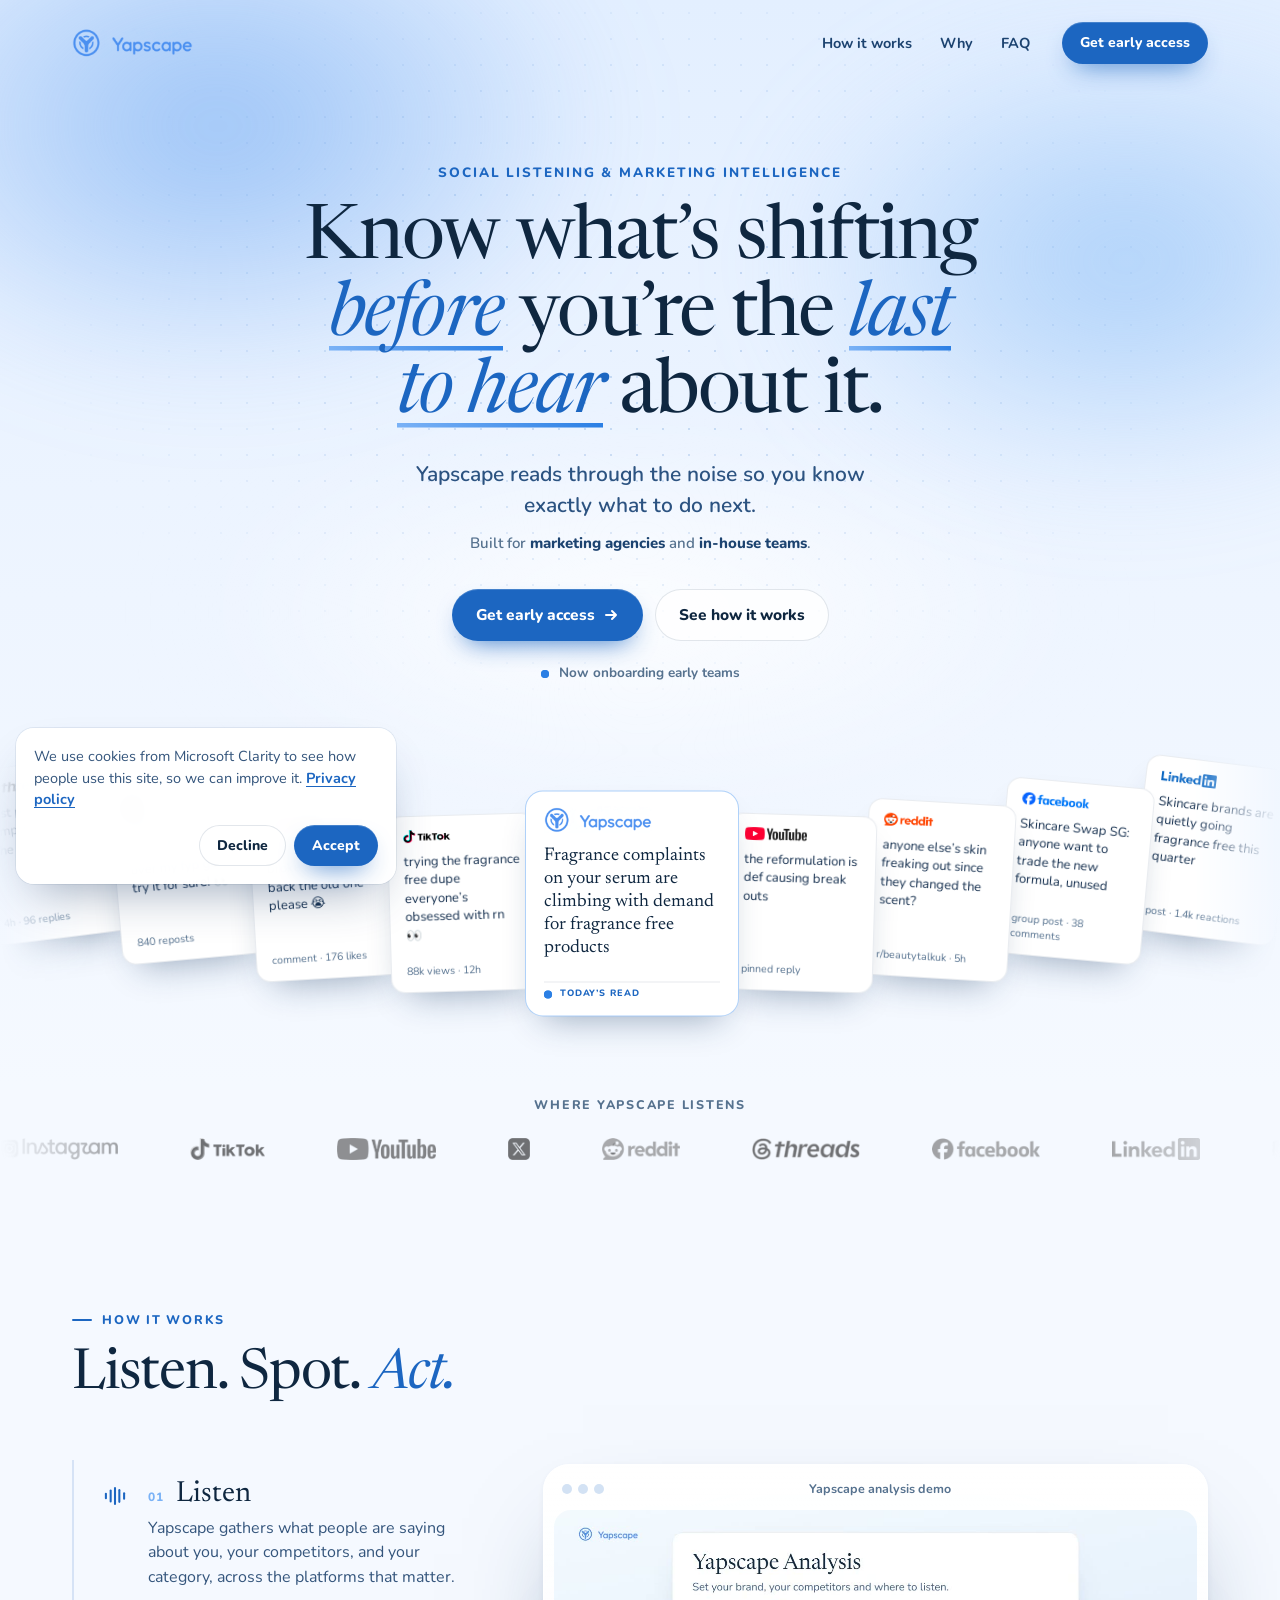
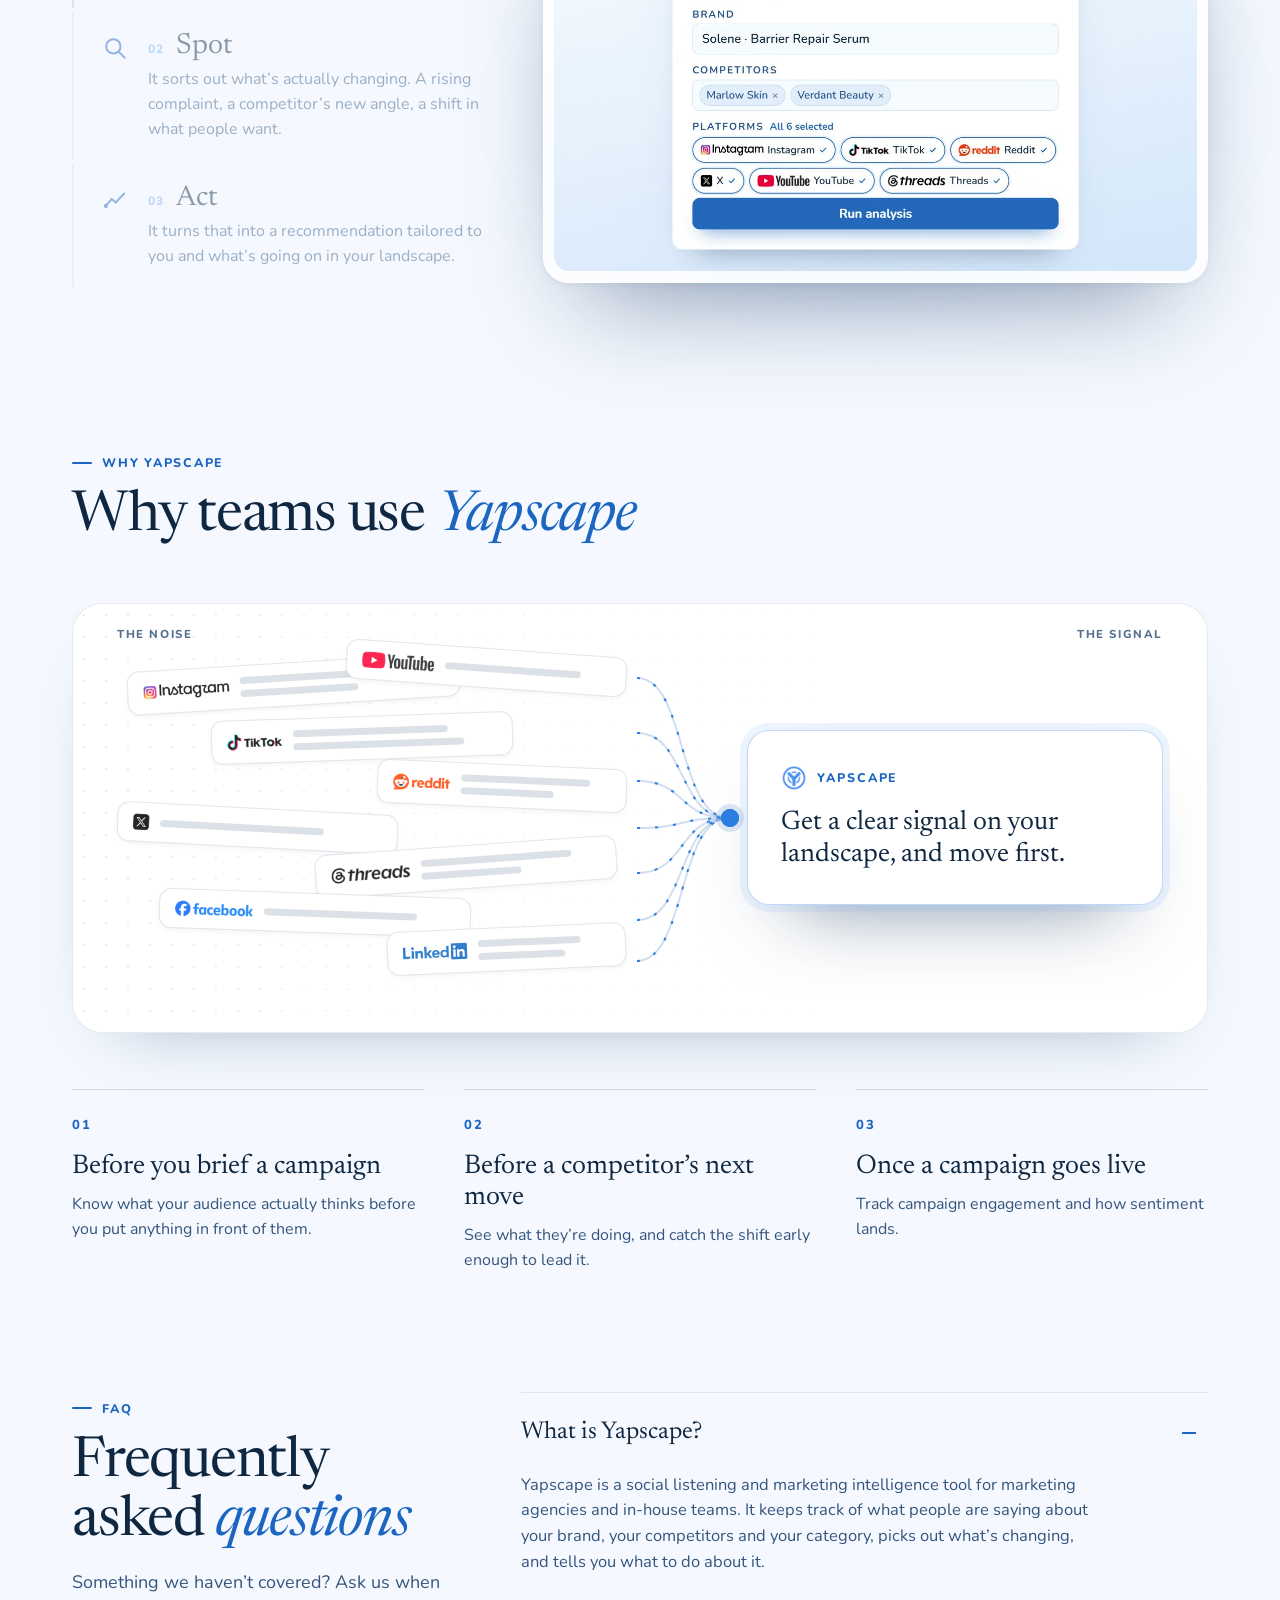
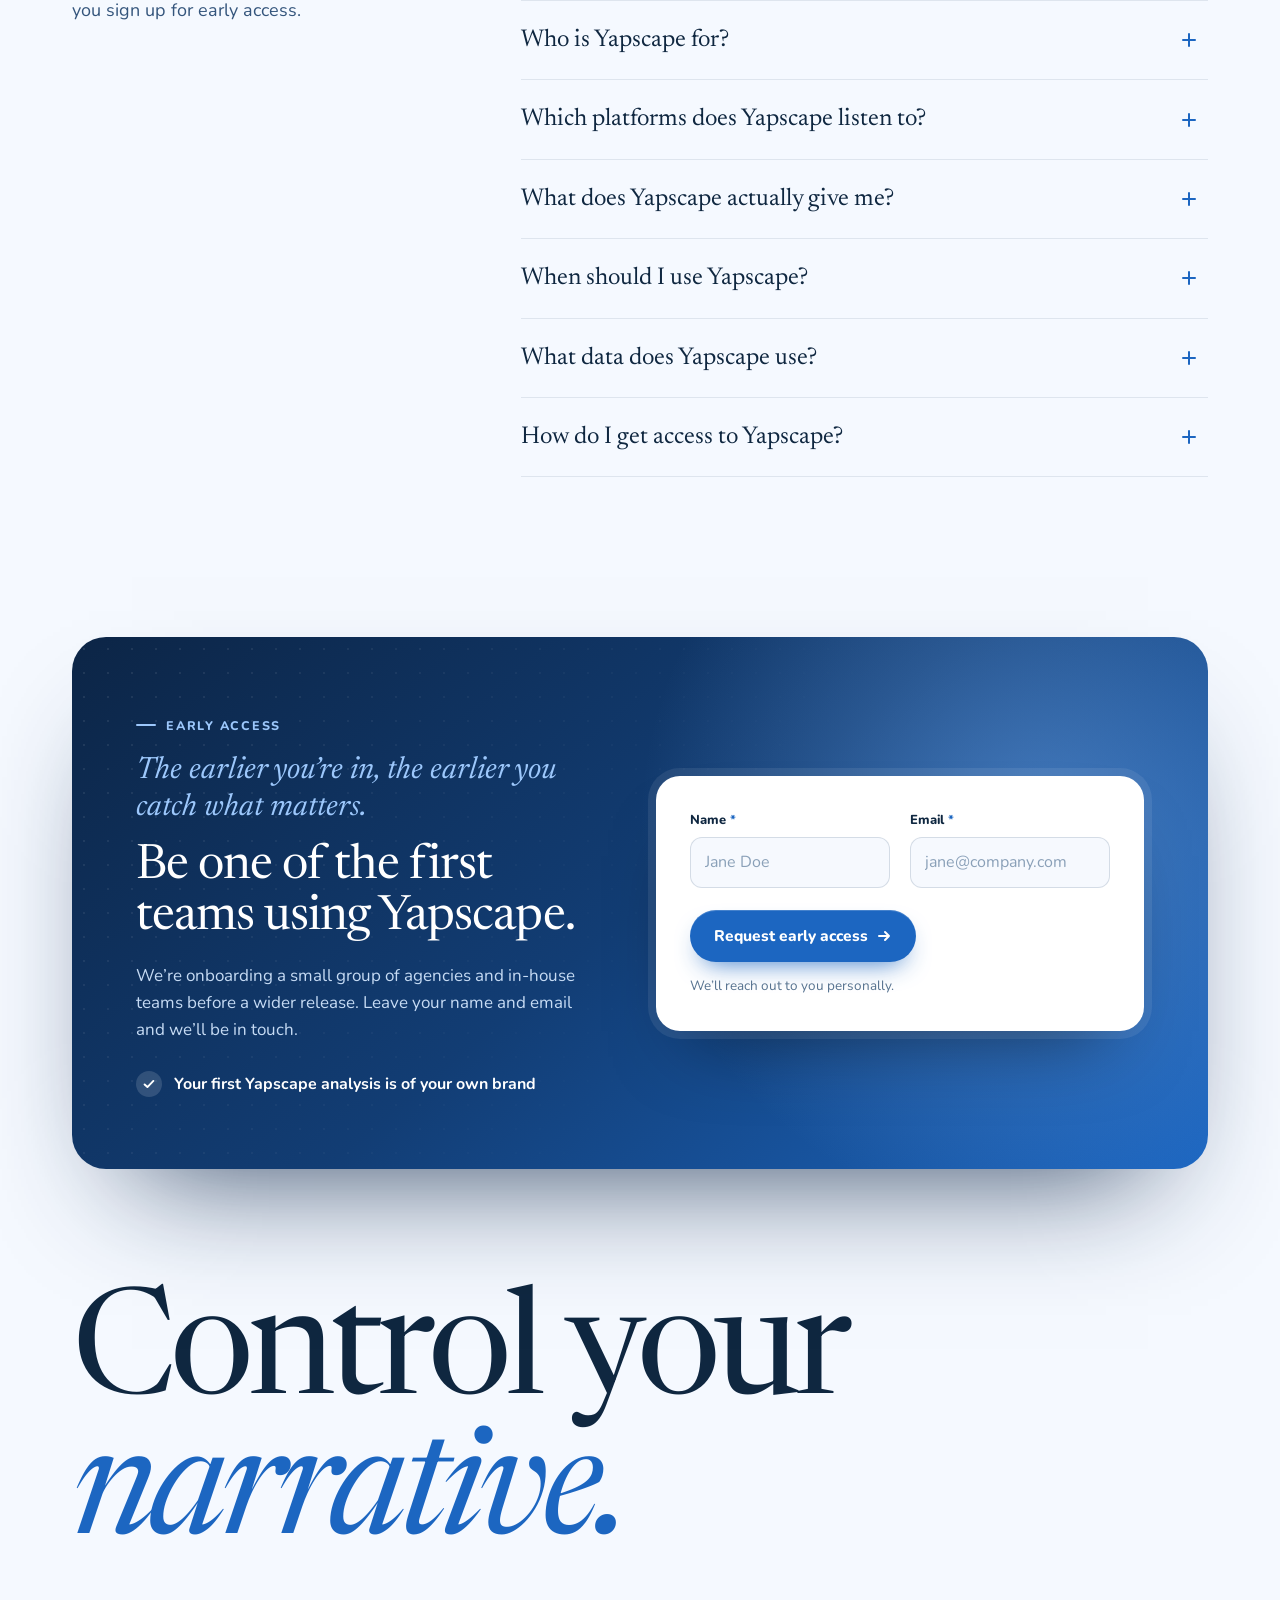
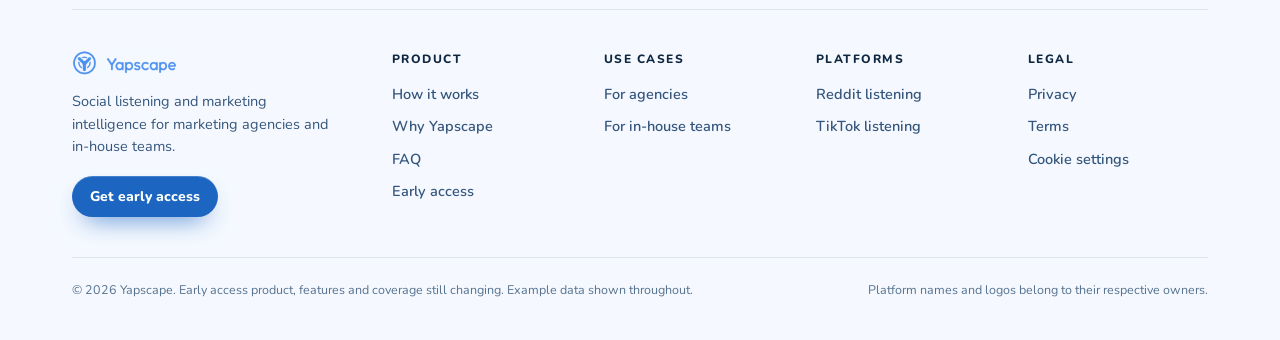
==== commit 6f38f72c: "Add Microsoft Clarity behind a cookie consent banner - Clarity loads only after a visitor accepts; D" ====
--- a/index.html
+++ b/index.html
@@ -391,6 +391,7 @@
           <p class="foot-h">Legal</p>
           <a href="/privacy/">Privacy</a>
           <a href="/terms/">Terms</a>
+          <button class="foot-btn" type="button" data-cookie-settings>Cookie settings</button>
         </nav>
       </div>
       <div class="foot-base">
--- a/assets/site.css
+++ b/assets/site.css
@@ -372,3 +372,11 @@
   *, *::before, *::after { animation-duration: 0.01ms !important; animation-iteration-count: 1 !important; animation-delay: 0ms !important; transition-duration: 0.01ms !important; transition-delay: 0ms !important; }
   html.js [data-reveal] { opacity: 1; transform: none; }
 }
+
+/* cookie consent */
+.consent { position: fixed; left: 16px; bottom: 16px; z-index: 60; max-width: 380px; padding: 18px; font-size: 14.5px; line-height: 1.5; color: var(--text); background: rgba(255, 255, 255, 0.97); border-radius: 18px; box-shadow: 0 0 0 1px rgba(21, 53, 92, 0.08), 0 24px 50px -20px rgba(23, 54, 97, 0.45); backdrop-filter: blur(12px); -webkit-backdrop-filter: blur(12px); animation: fadeUp 0.5s var(--ease) 0.8s both; }
+.consent a { color: var(--blue); font-weight: 700; text-decoration: underline; text-underline-offset: 3px; }
+.consent-actions { display: flex; justify-content: flex-end; gap: 8px; margin-top: 14px; }
+.foot-btn { padding: 0; font: inherit; color: var(--text); background: none; border: 0; cursor: pointer; transition: color 0.2s; }
+.foot-btn:hover { color: var(--blue); }
+@media (max-width: 720px) { .consent { left: 12px; right: 12px; bottom: 12px; max-width: none; } .consent-actions .btn { flex: 1; } }
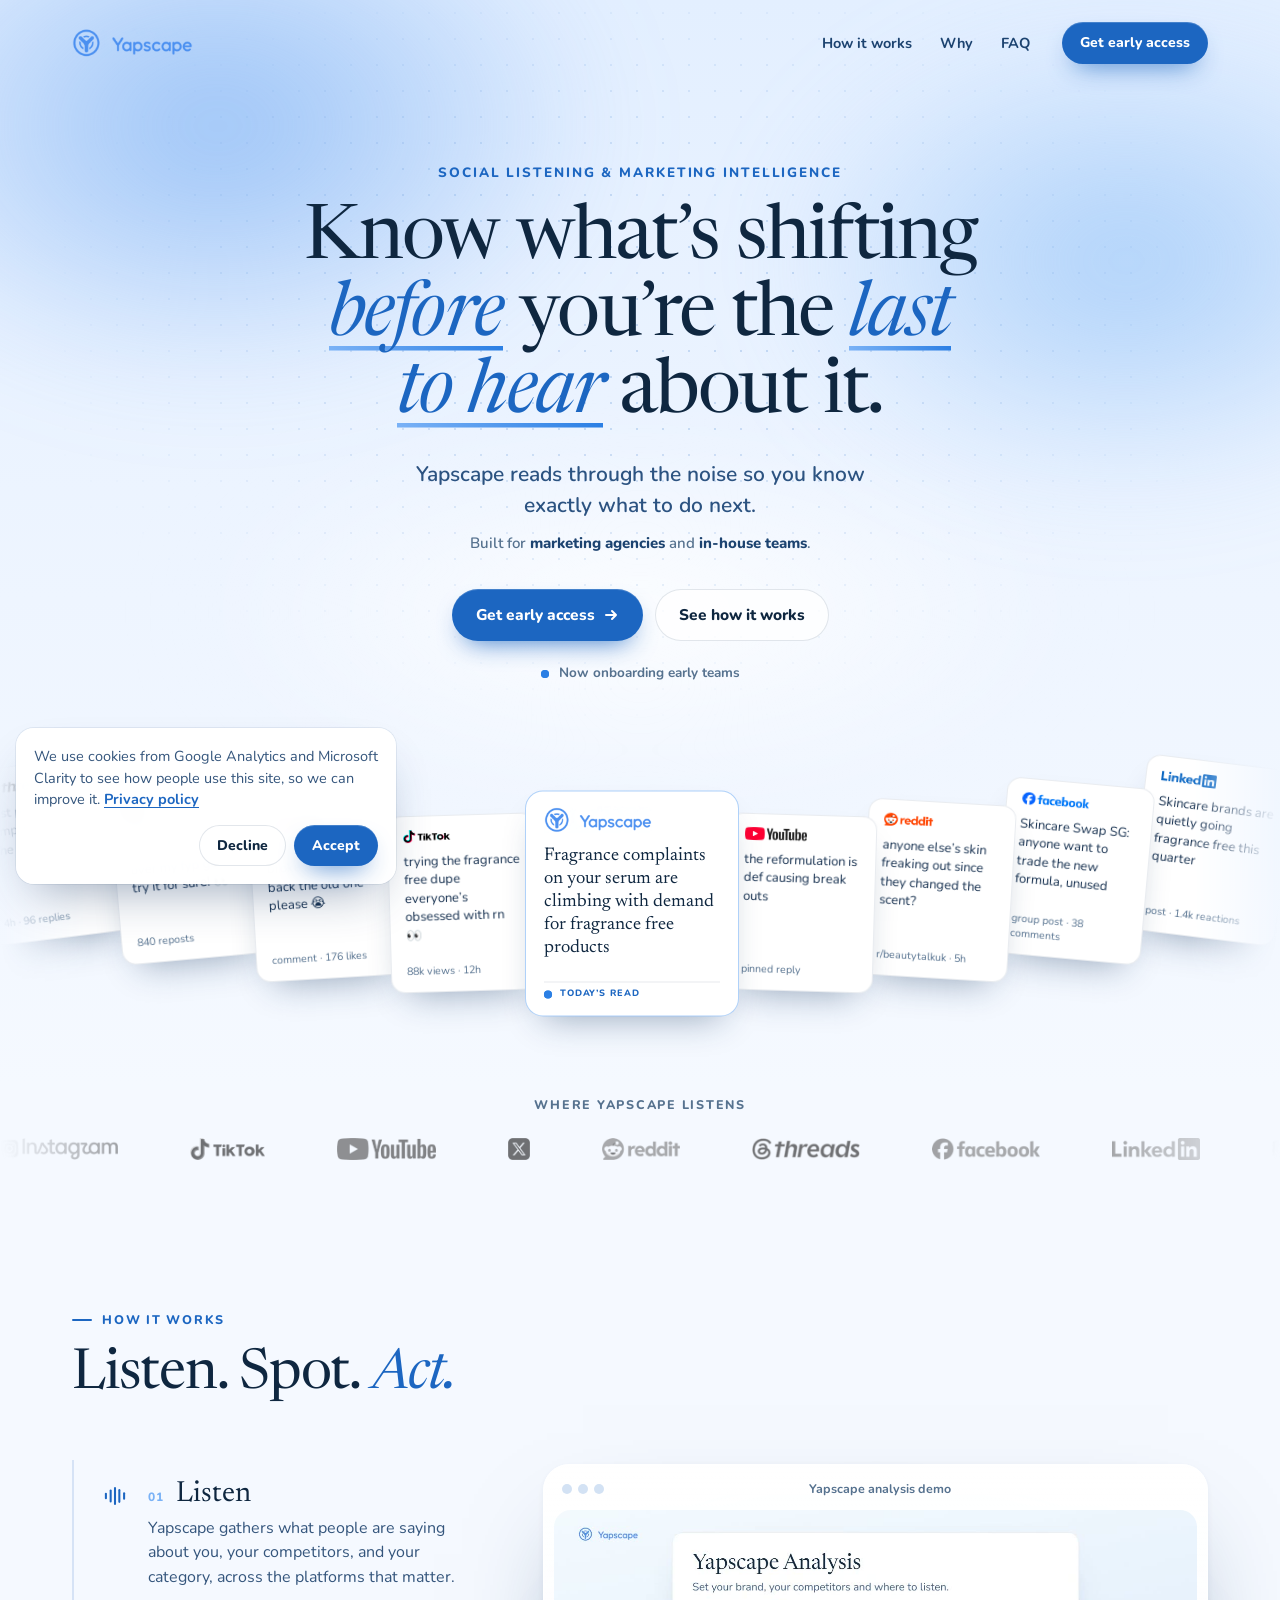
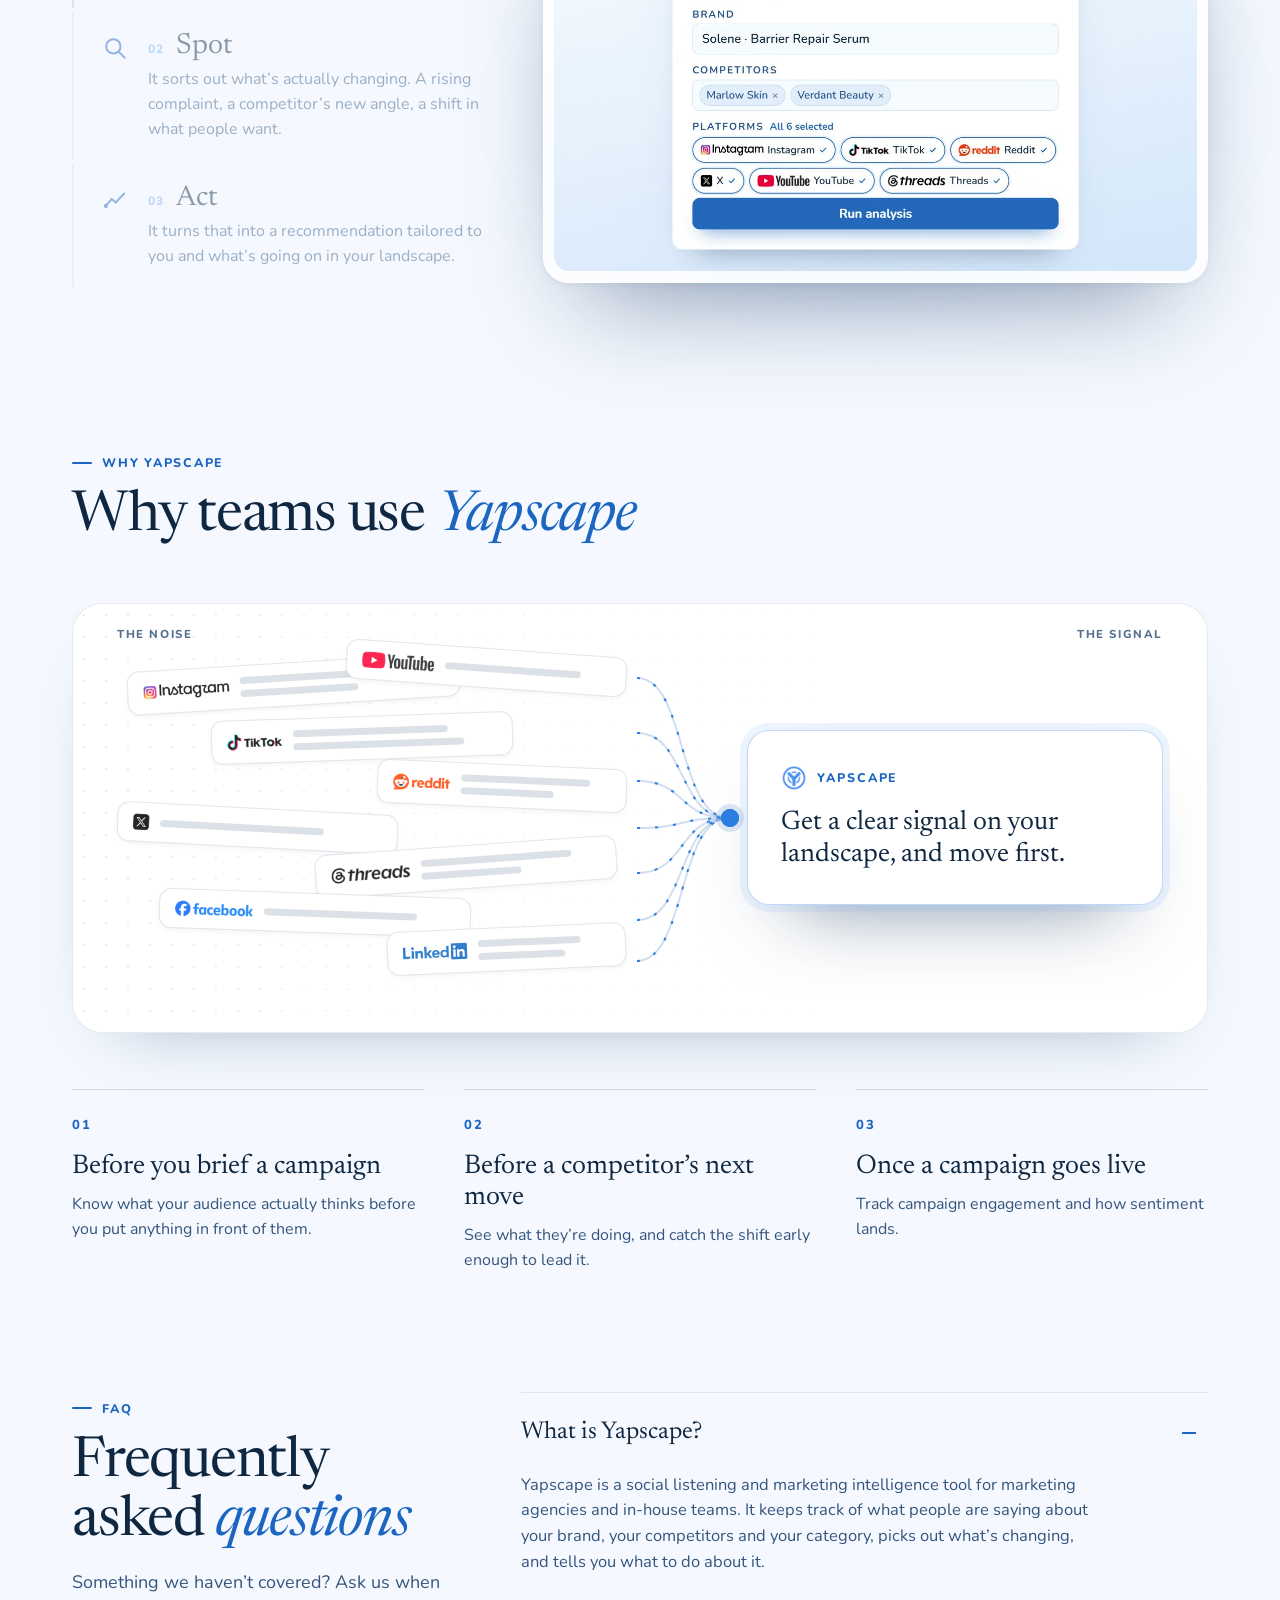
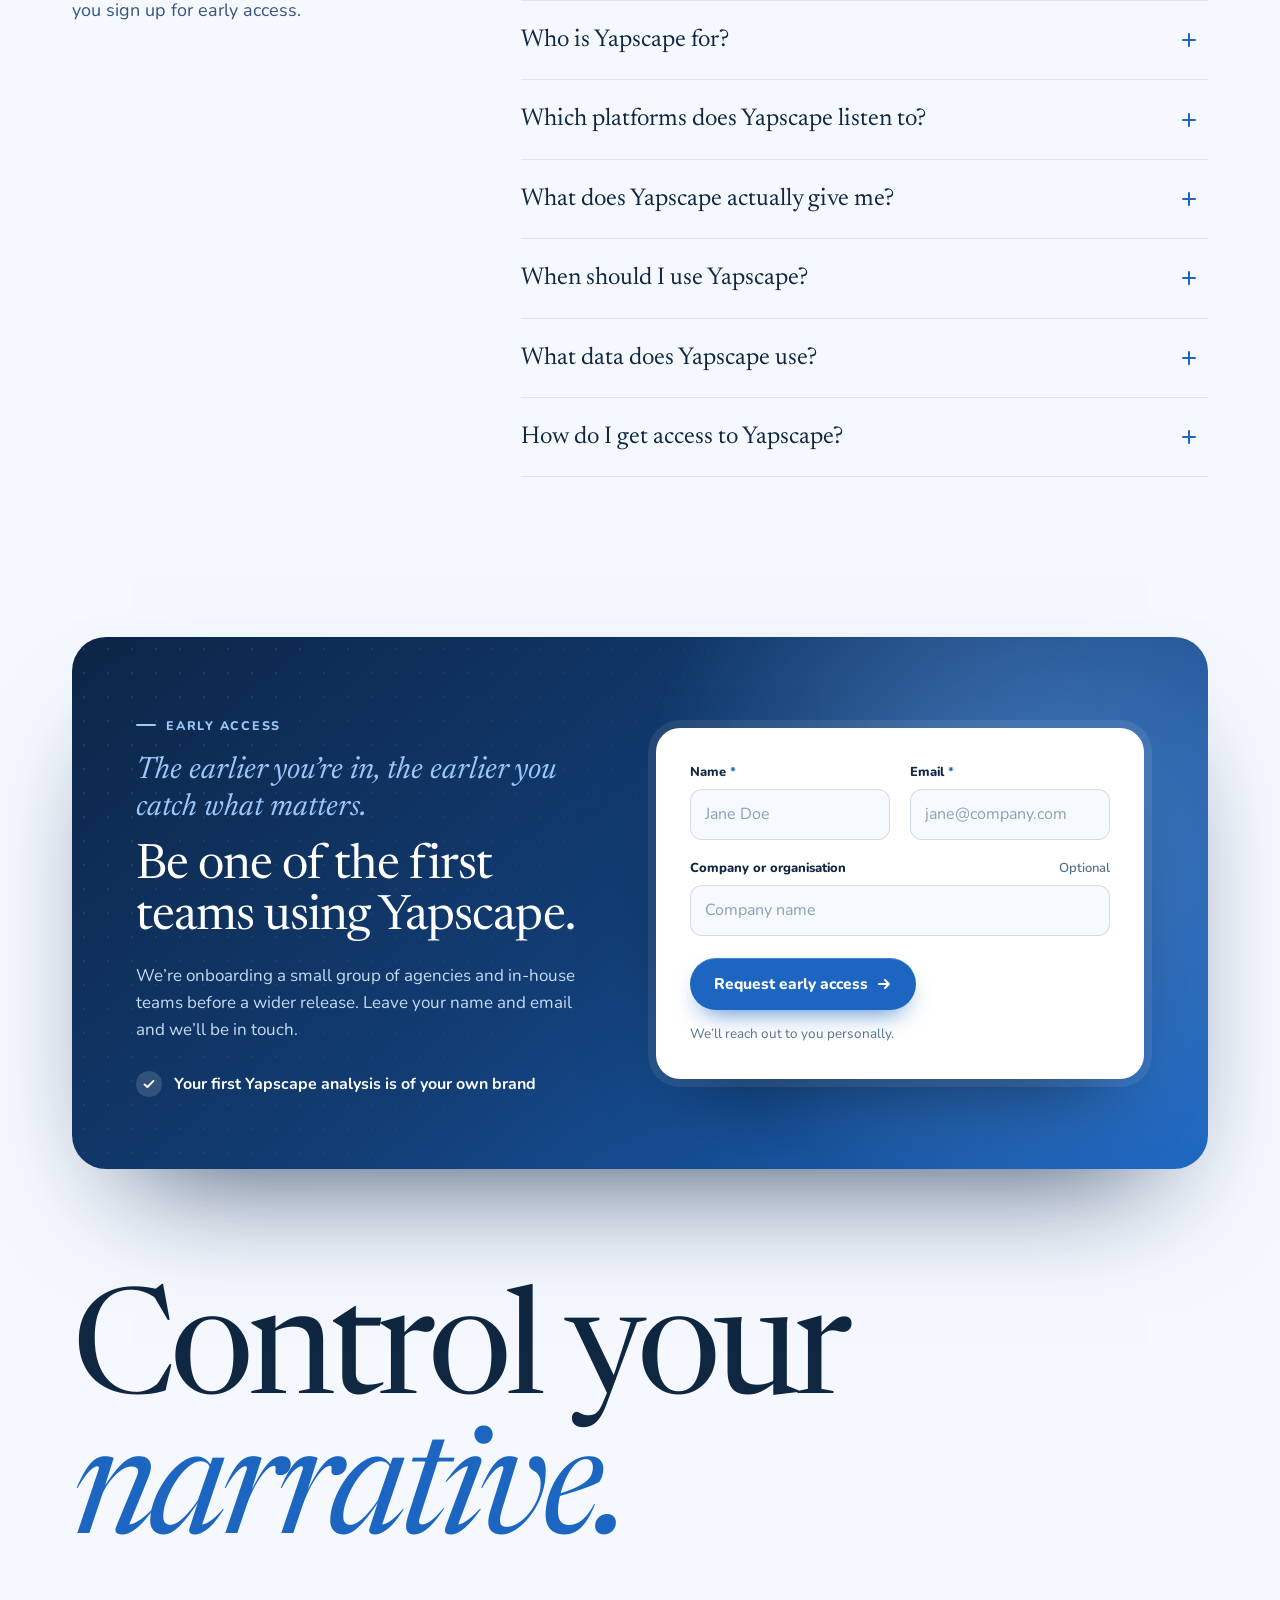
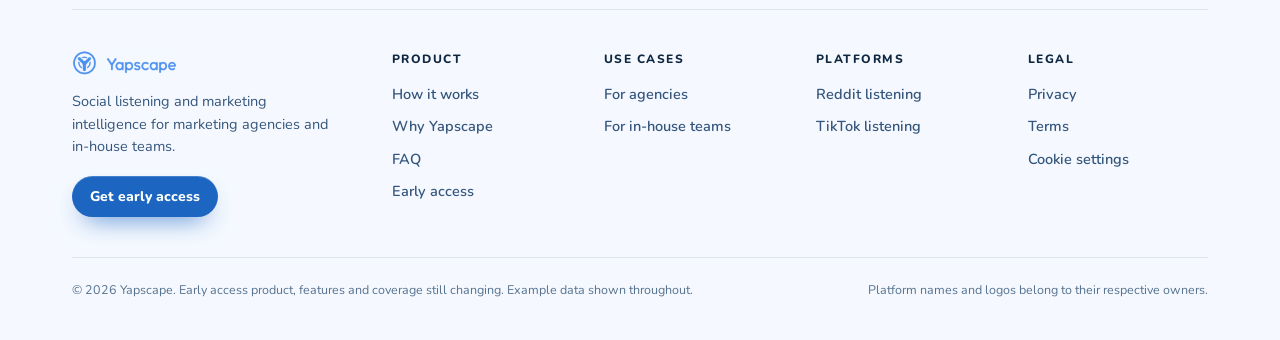
==== commit d36c471b: "Add Google Analytics with consent mode, optional company field - Google tag on every page, right aft" ====
--- a/index.html
+++ b/index.html
@@ -1,6 +1,22 @@
 <!DOCTYPE html>
 <html lang="en">
 <head>
+  <!-- Consent Mode: no analytics cookies until the visitor accepts in the cookie banner -->
+  <script>
+    window.dataLayer = window.dataLayer || [];
+    function gtag(){dataLayer.push(arguments);}
+    gtag('consent', 'default', { analytics_storage: 'denied', ad_storage: 'denied', ad_user_data: 'denied', ad_personalization: 'denied' });
+    try { if (localStorage.getItem('yap-cookie-consent') === 'granted') gtag('consent', 'update', { analytics_storage: 'granted' }); } catch (e) {}
+  </script>
+  <!-- Google tag (gtag.js) -->
+  <script async src="https://www.googletagmanager.com/gtag/js?id=G-WH7ZEEDEK9"></script>
+  <script>
+    window.dataLayer = window.dataLayer || [];
+    function gtag(){dataLayer.push(arguments);}
+    gtag('js', new Date());
+
+    gtag('config', 'G-WH7ZEEDEK9');
+  </script>
   <meta charset="utf-8">
   <meta name="viewport" content="width=device-width, initial-scale=1">
   <title>Yapscape | Social Listening &amp; Marketing Intelligence</title>
@@ -346,6 +362,10 @@
               <input id="f-email" type="email" name="email" placeholder="jane@company.com" autocomplete="email" required aria-describedby="e-email">
               <span class="err" id="e-email" data-err="email"></span>
             </div>
+            <div class="field full">
+              <label for="f-company">Company or organisation <span>Optional</span></label>
+              <input id="f-company" type="text" name="company" placeholder="Company name" autocomplete="organization">
+            </div>
             <div class="form-foot">
               <button class="btn btn-primary" type="submit">Request early access <svg width="16" height="16" viewBox="0 0 16 16" fill="none" stroke="currentColor" stroke-width="2" stroke-linecap="round" stroke-linejoin="round" aria-hidden="true"><path d="M3 8h10M9 4l4 4-4 4"/></svg></button>
               <span class="status" role="status" aria-live="polite">We’ll reach out to you personally.</span>
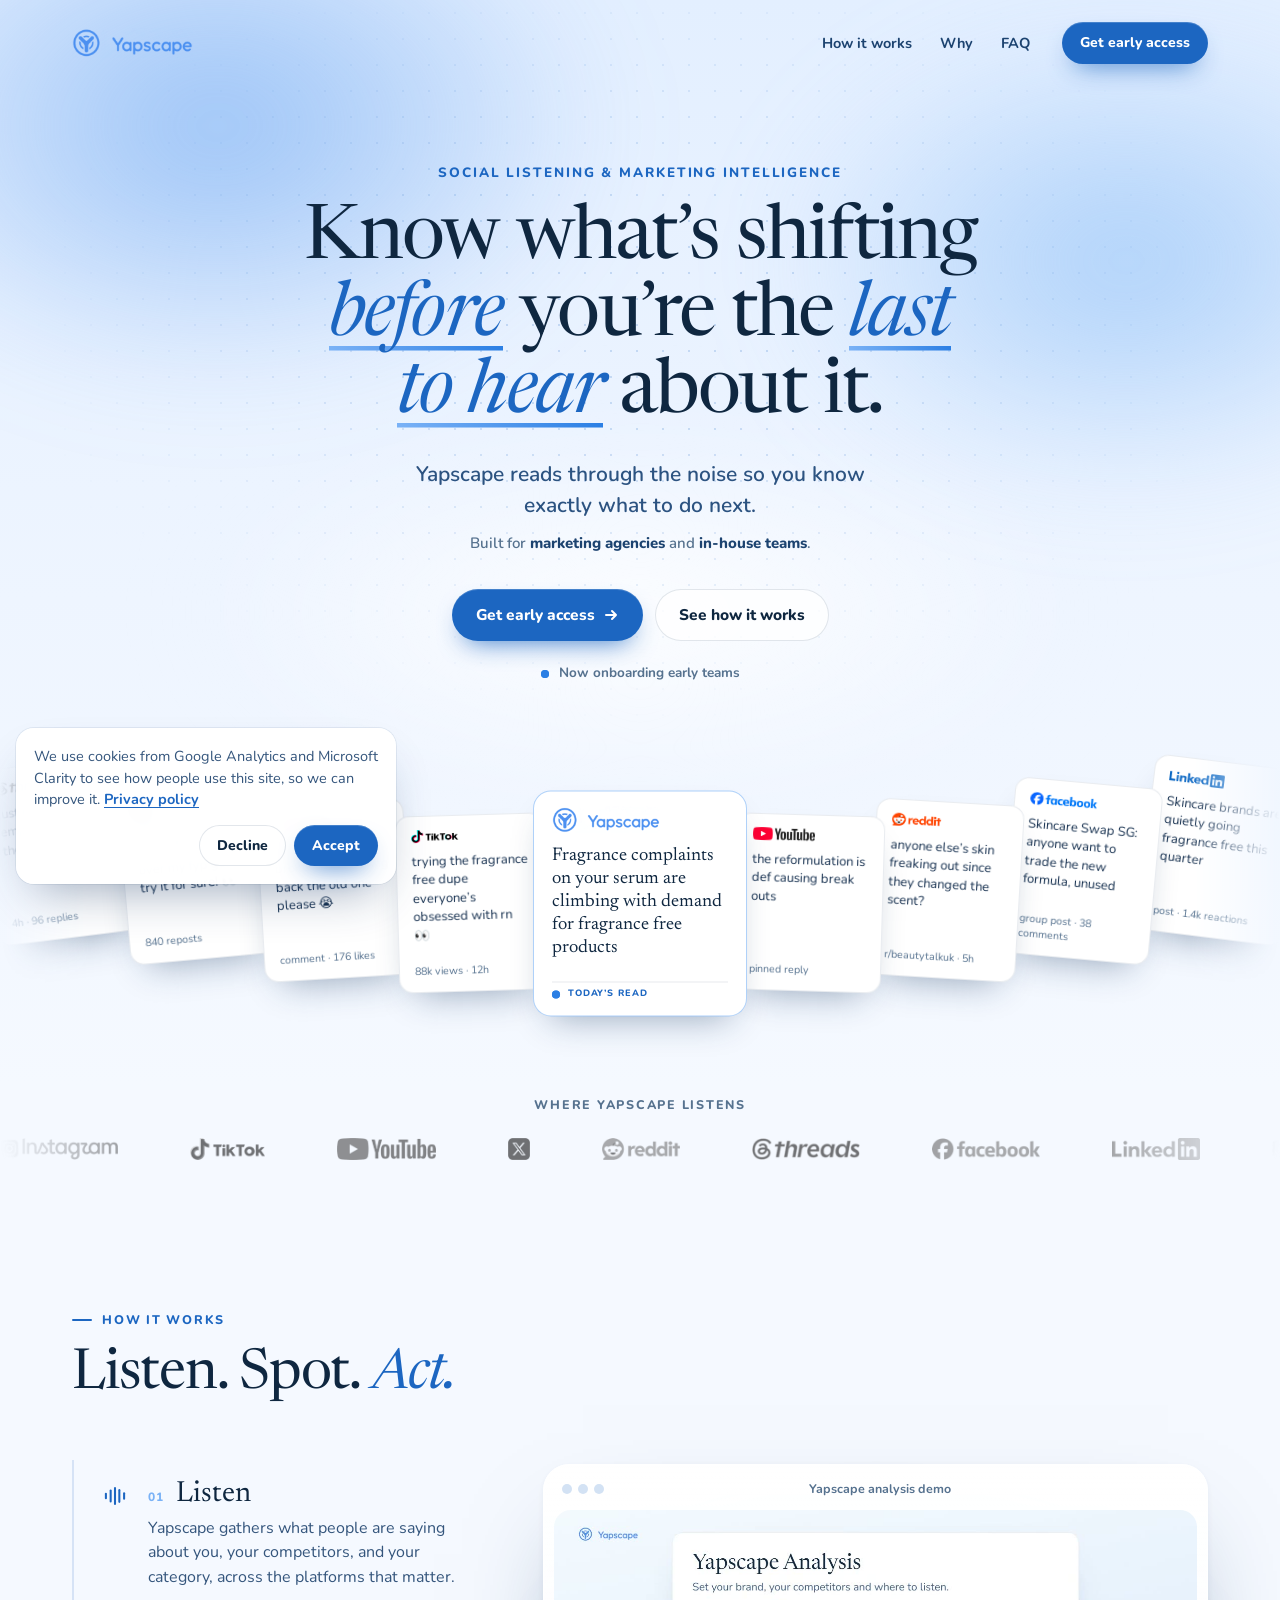
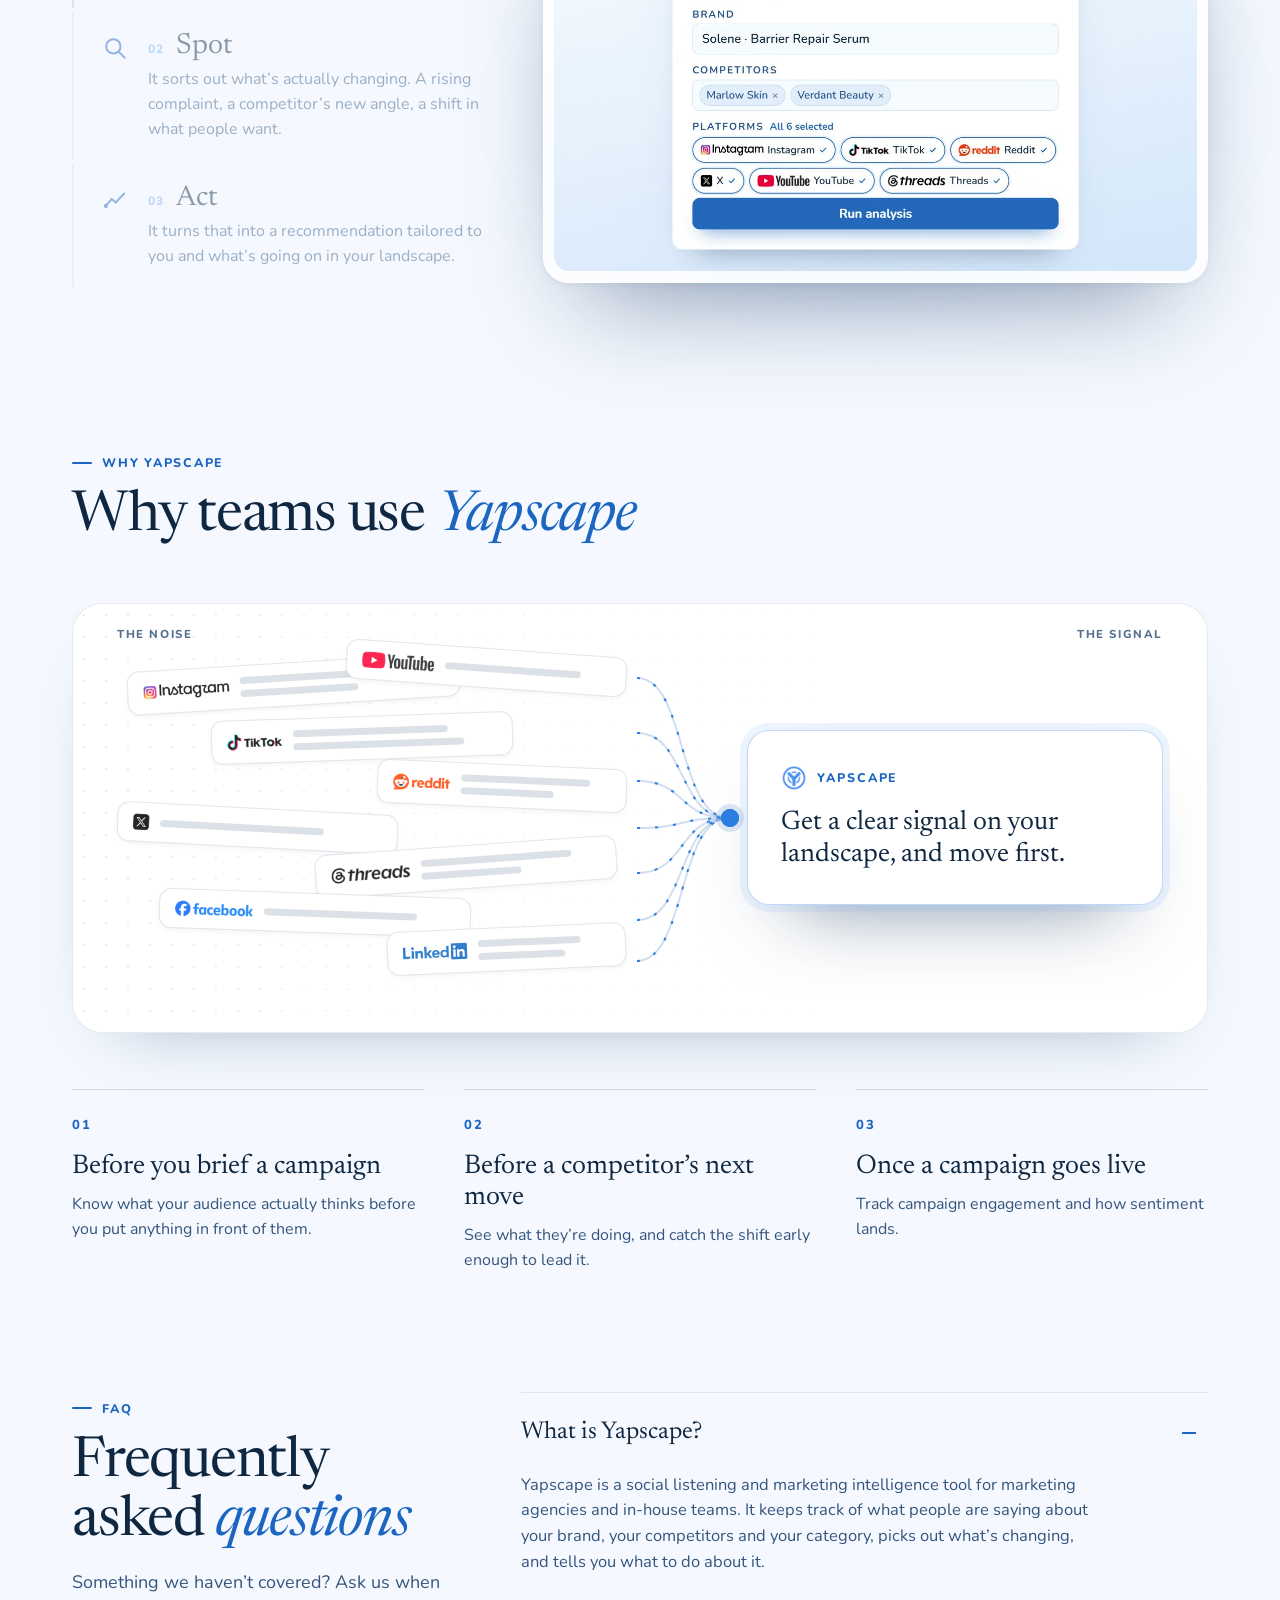
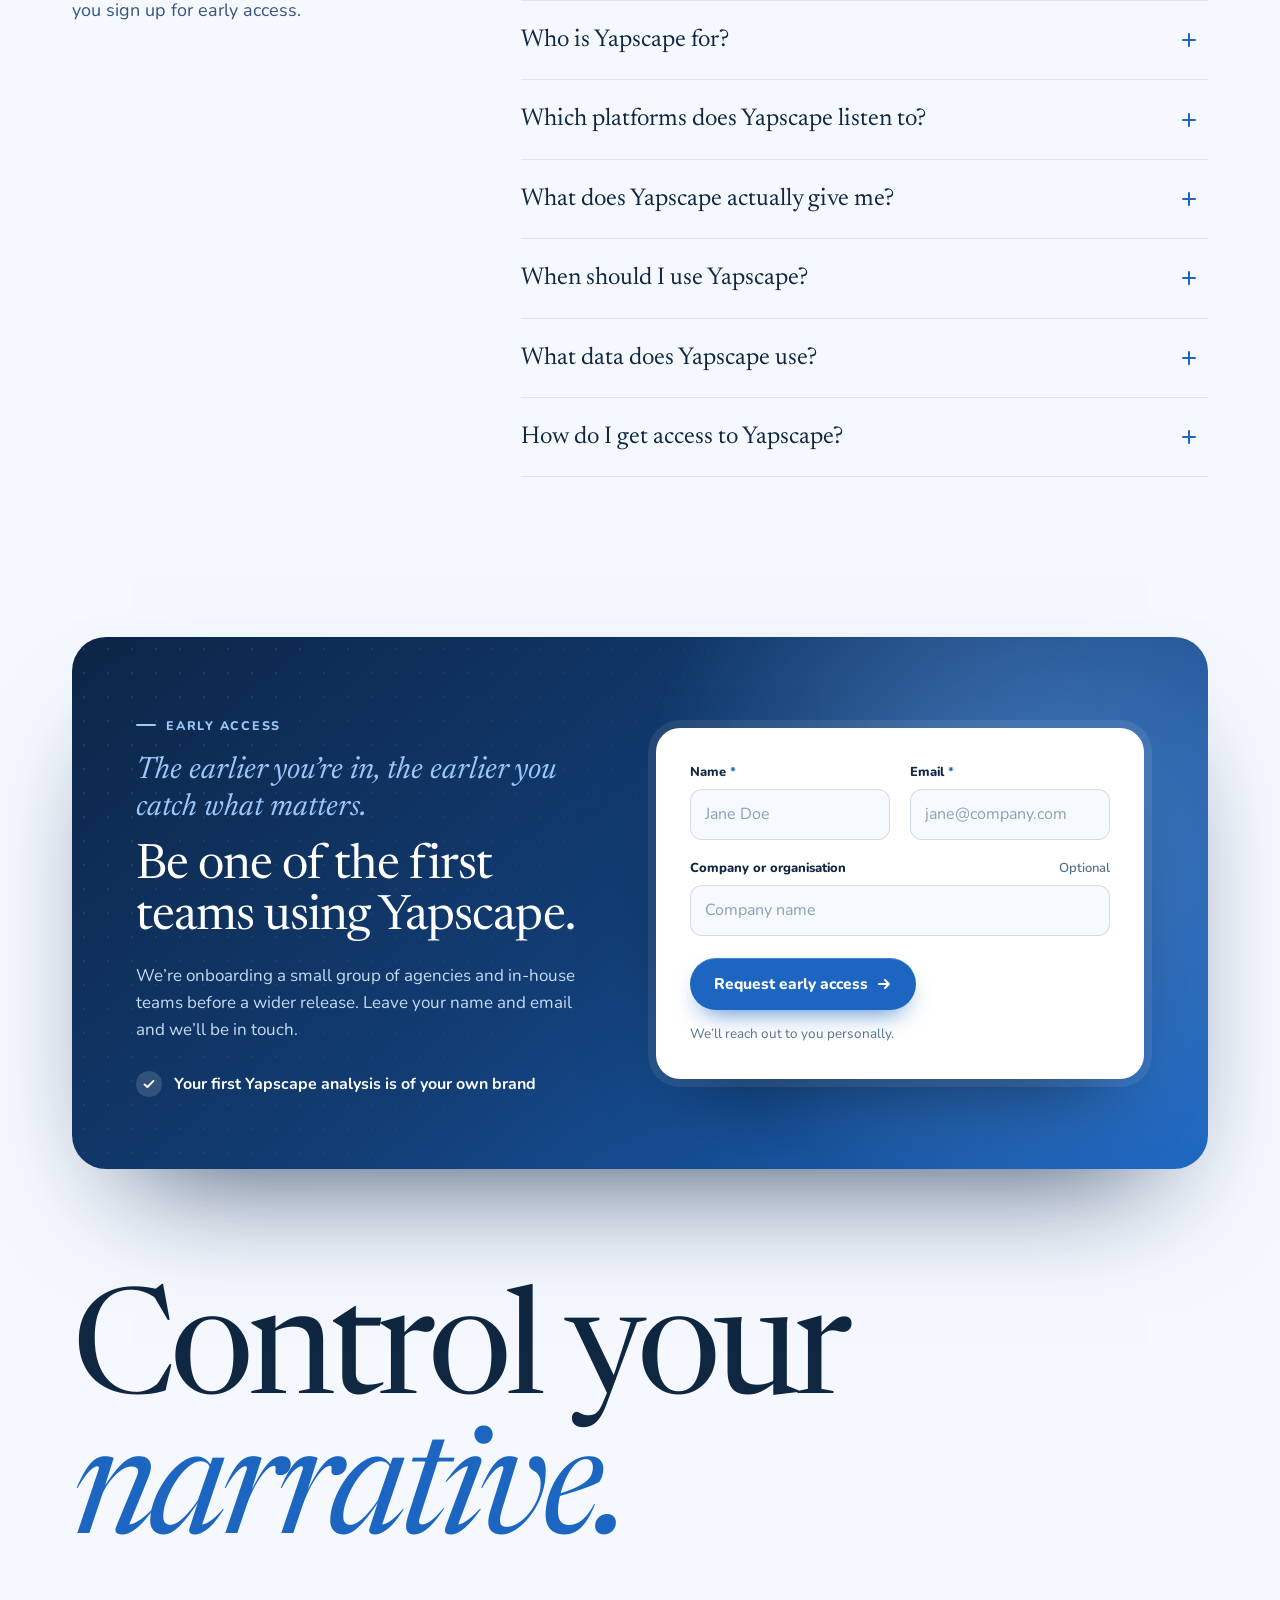
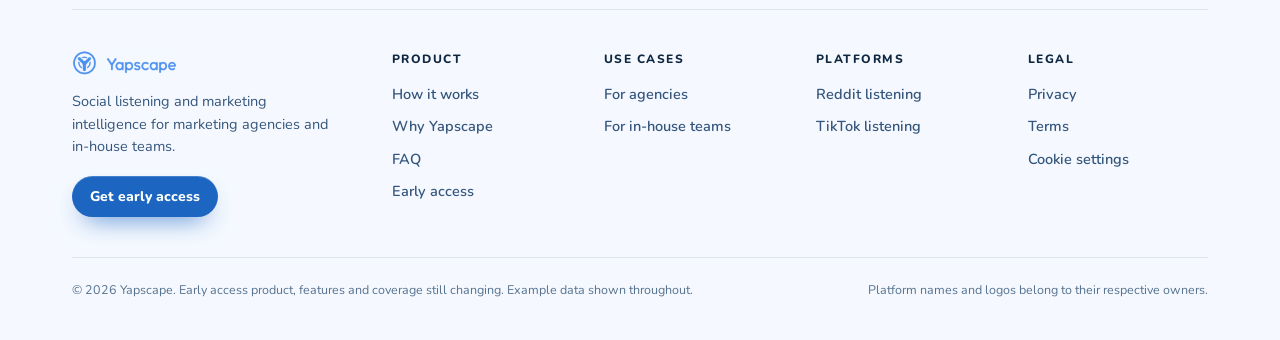
==== commit bc7779d2: "Switch Google Analytics to G-P0SG9B8C4T The previous ID (G-WH7ZEEDEK9) now returns 404 from Google, " ====
--- a/index.html
+++ b/index.html
@@ -9,13 +9,13 @@
     try { if (localStorage.getItem('yap-cookie-consent') === 'granted') gtag('consent', 'update', { analytics_storage: 'granted' }); } catch (e) {}
   </script>
   <!-- Google tag (gtag.js) -->
-  <script async src="https://www.googletagmanager.com/gtag/js?id=G-WH7ZEEDEK9"></script>
+  <script async src="https://www.googletagmanager.com/gtag/js?id=G-P0SG9B8C4T"></script>
   <script>
     window.dataLayer = window.dataLayer || [];
     function gtag(){dataLayer.push(arguments);}
     gtag('js', new Date());
 
-    gtag('config', 'G-WH7ZEEDEK9');
+    gtag('config', 'G-P0SG9B8C4T');
   </script>
   <meta charset="utf-8">
   <meta name="viewport" content="width=device-width, initial-scale=1">
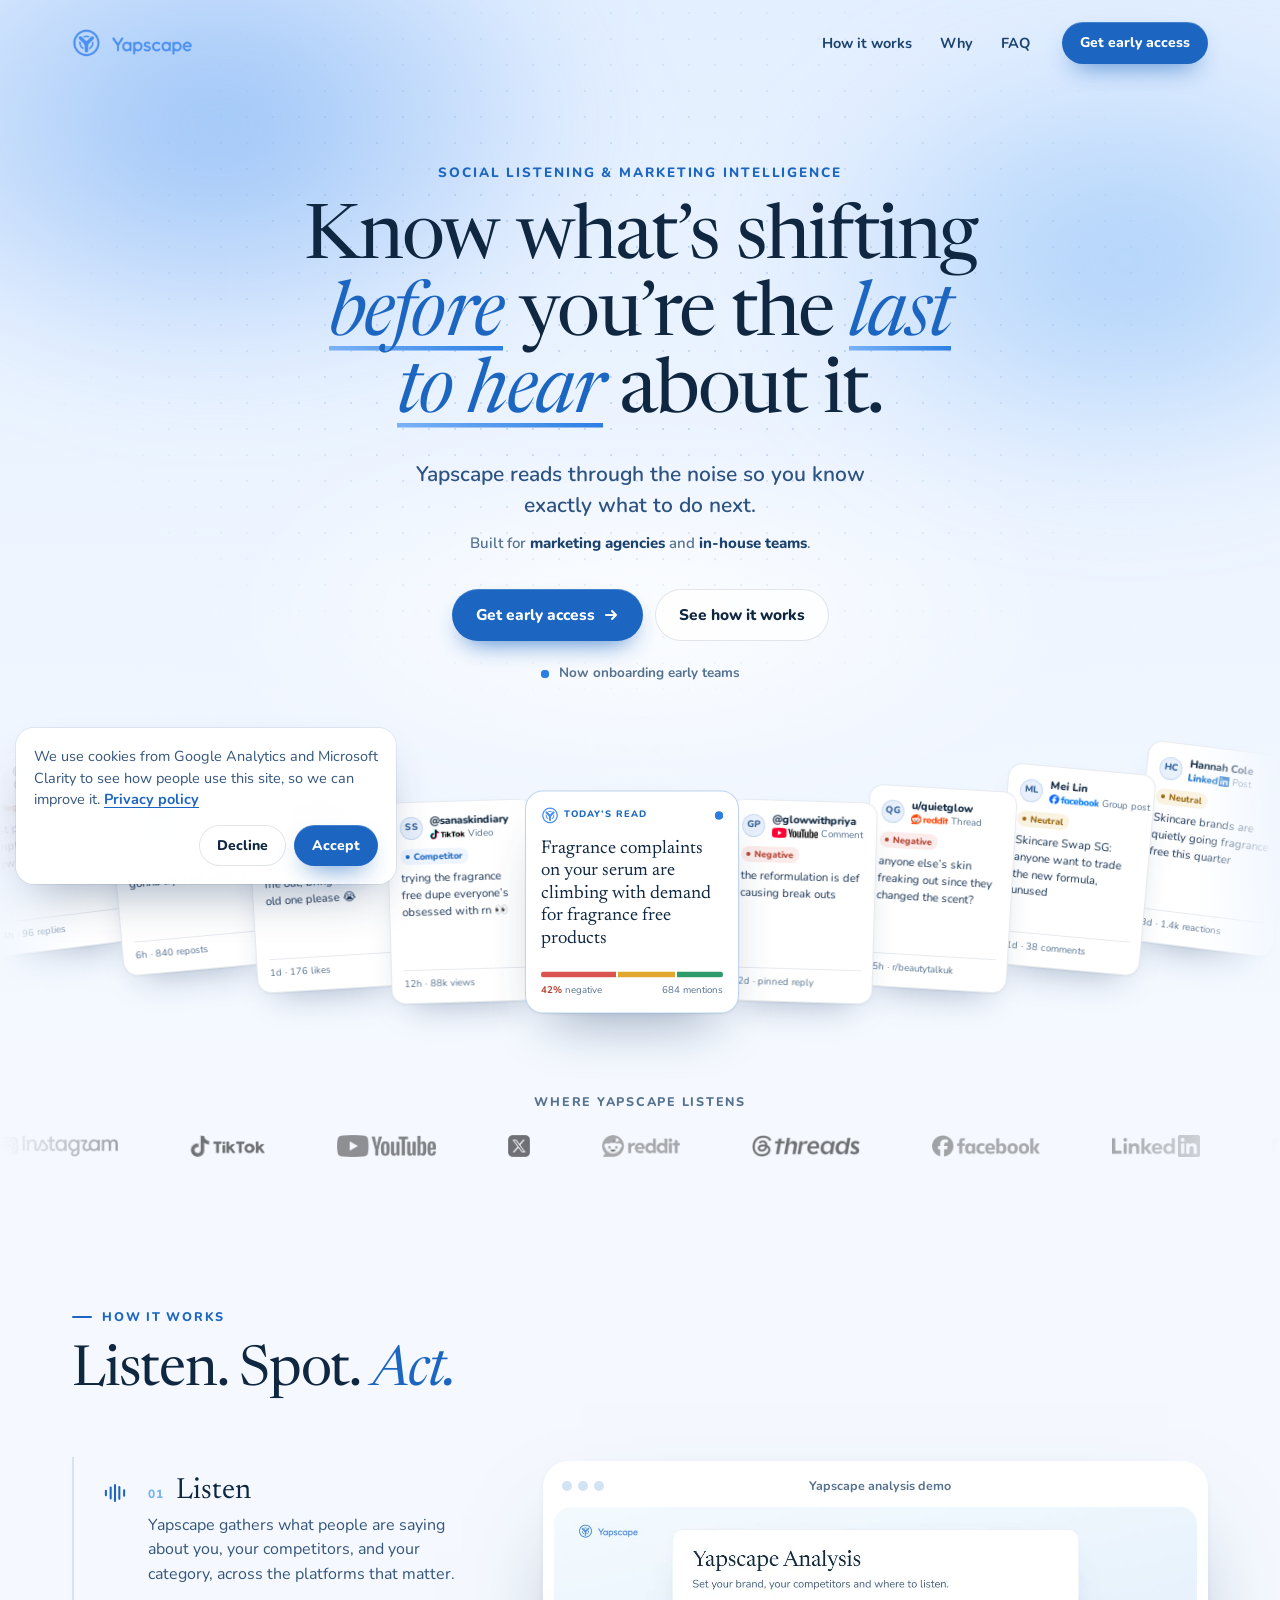
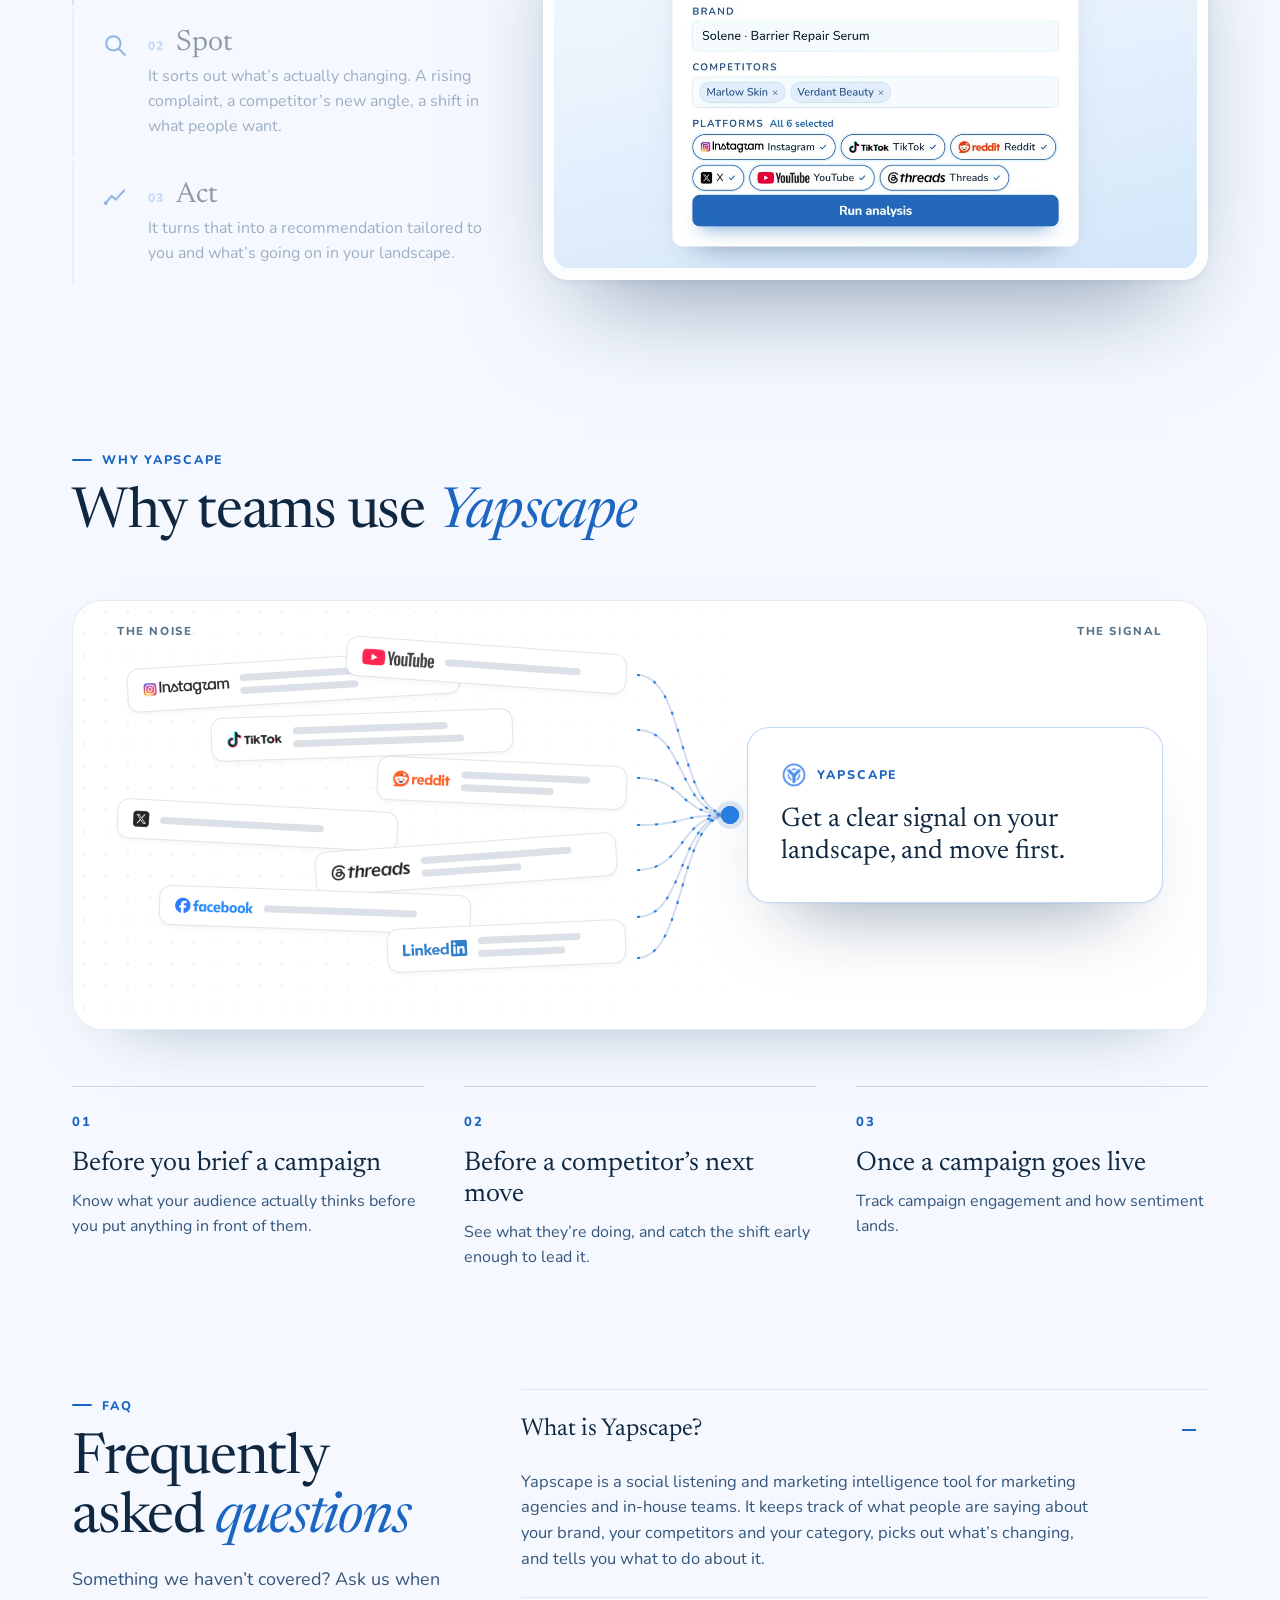
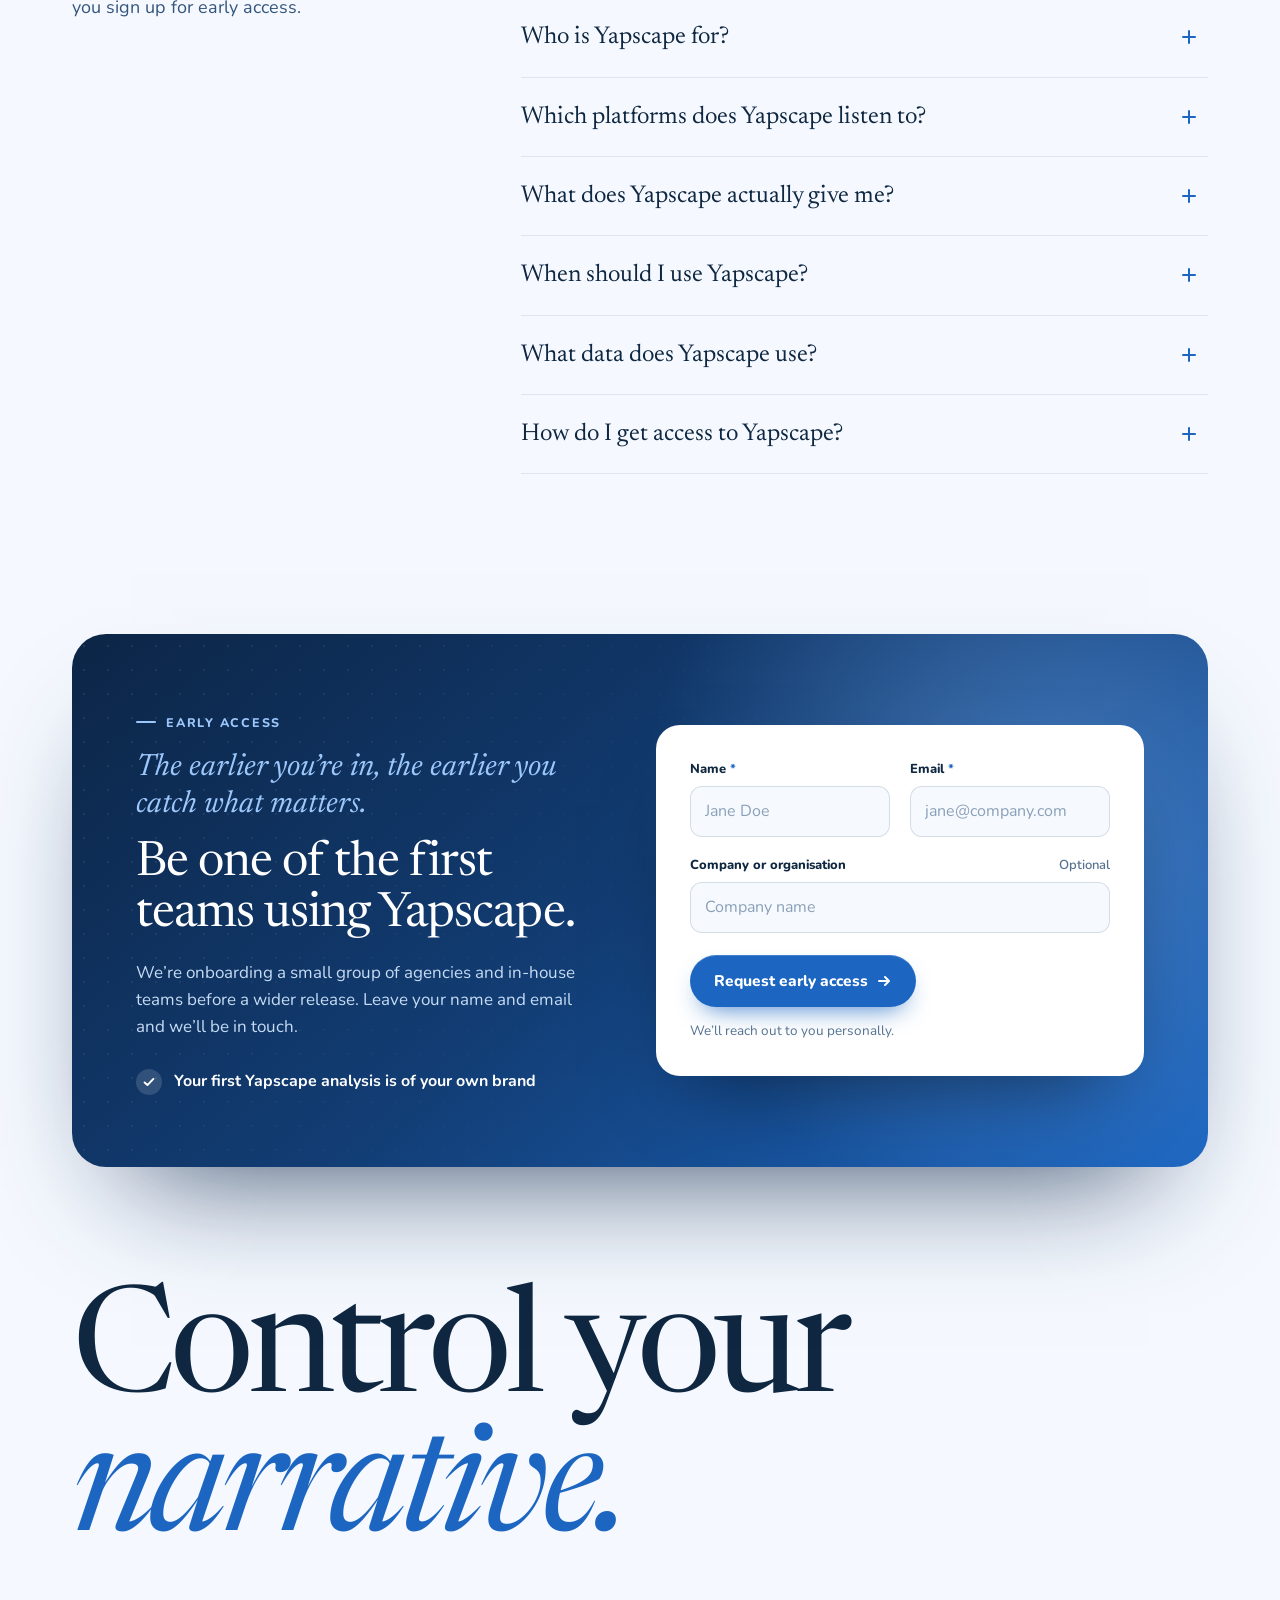
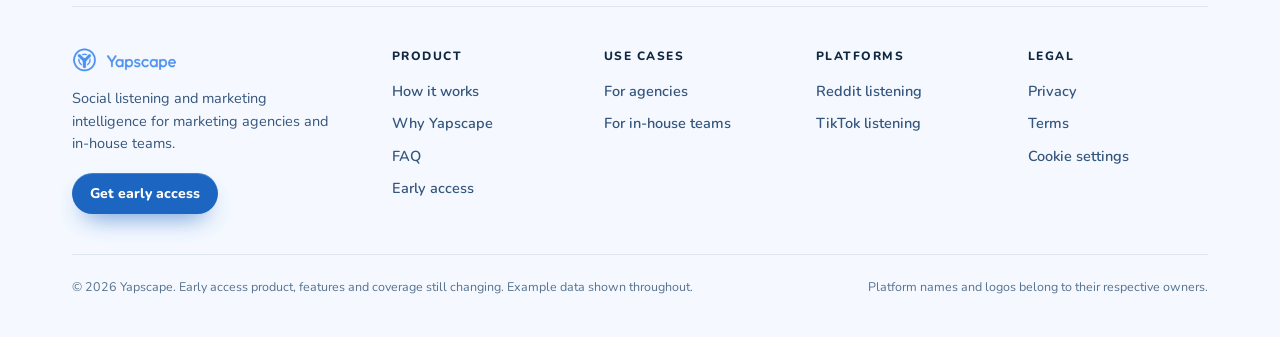
==== commit efb2215f: "Redesign hero post cards, remove card glows - Example posts now match the product's own post cards: " ====
--- a/index.html
+++ b/index.html
@@ -157,15 +157,60 @@
       </div>
 
       <div class="fan" aria-label="Example posts Yapscape reads, and the read it produces">
-        <div class="card" style="--r:-7deg;--y:-.4;--z:6;--k:4"><img class="src" src="/assets/logos/threads.png" width="236" height="48" alt="Threads"><p class="txt">just posted my empties, skipping the new formula fr</p><p class="meta">4h · 96 replies</p></div>
-        <div class="card" style="--r:-5.2deg;--y:-.26;--z:7;--k:3"><img class="src" src="/assets/logos/x.png" width="48" height="48" alt="X"><p class="txt">this other fragrance free brand is all over my fyp gonna try it for sure! 👀</p><p class="meta">840 reposts</p></div>
-        <div class="card" style="--r:-3.4deg;--y:-.13;--z:8;--k:2"><img class="src" src="/assets/logos/instagram.png" width="258" height="48" alt="Instagram"><p class="txt">the new formula broke me out, bring back the old one please 😭</p><p class="meta">comment · 176 likes</p></div>
-        <div class="card" style="--r:-1.7deg;--y:-.044;--z:9;--k:1"><img class="src" src="/assets/logos/tiktok.png" width="164" height="48" alt="TikTok"><p class="txt">trying the fragrance free dupe everyone’s obsessed with rn 👀</p><p class="meta">88k views · 12h</p></div>
-        <div class="card card-yap" style="--r:0deg;--y:-.044;--z:20;--k:0"><img class="src" src="/assets/logo.png" alt="Yapscape" width="340" height="84"><p class="txt">Fragrance complaints on your serum are climbing with demand for fragrance free products</p><p class="read"><span class="dot"></span>Today’s read</p></div>
-        <div class="card" style="--r:1.7deg;--y:-.044;--z:9;--k:1"><img class="src" src="/assets/logos/youtube.png" width="215" height="48" alt="YouTube"><p class="txt">the reformulation is def causing break outs</p><p class="meta">pinned reply</p></div>
-        <div class="card" style="--r:3.4deg;--y:-.13;--z:8;--k:2"><img class="src" src="/assets/logos/reddit.png" width="171" height="48" alt="Reddit"><p class="txt">anyone else’s skin freaking out since they changed the scent?</p><p class="meta">r/beautytalkuk · 5h</p></div>
-        <div class="card" style="--r:5.2deg;--y:-.26;--z:7;--k:3"><img class="src" src="/assets/logos/facebook.png" width="234" height="48" alt="Facebook"><p class="txt">Skincare Swap SG: anyone want to trade the new formula, unused</p><p class="meta">group post · 38 comments</p></div>
-        <div class="card" style="--r:7deg;--y:-.4;--z:6;--k:4"><img class="src" src="/assets/logos/linkedin.png" width="192" height="48" alt="LinkedIn"><p class="txt">Skincare brands are quietly going fragrance free this quarter</p><p class="meta">post · 1.4k reactions</p></div>
+        <div class="card" style="--r:-7deg;--y:-.4;--z:6;--k:4">
+          <div class="post-head"><span class="av" aria-hidden="true">NS</span><span class="who"><b>@noor.skin</b><span class="plat"><img src="/assets/logos/threads.png" alt="Threads" width="236" height="48">Post</span></span></div>
+          <span class="stag neg">Negative</span>
+          <p class="txt">just posted my empties, skipping the new formula fr</p>
+          <p class="meta">4h · 96 replies</p>
+        </div>
+        <div class="card" style="--r:-5.2deg;--y:-.26;--z:7;--k:3">
+          <div class="post-head"><span class="av" aria-hidden="true">DD</span><span class="who"><b>@dermdiaries</b><span class="plat"><img src="/assets/logos/x.png" alt="X" width="48" height="48">Post</span></span></div>
+          <span class="stag cmp">Competitor</span>
+          <p class="txt">this other fragrance free brand is all over my fyp gonna try it for sure! 👀</p>
+          <p class="meta">6h · 840 reposts</p>
+        </div>
+        <div class="card" style="--r:-3.4deg;--y:-.13;--z:8;--k:2">
+          <div class="post-head"><span class="av" aria-hidden="true">MJ</span><span class="who"><b>@mirabel.jo</b><span class="plat"><img src="/assets/logos/instagram.png" alt="Instagram" width="258" height="48">Comment</span></span></div>
+          <span class="stag neg">Negative</span>
+          <p class="txt">the new formula broke me out, bring back the old one please 😭</p>
+          <p class="meta">1d · 176 likes</p>
+        </div>
+        <div class="card" style="--r:-1.7deg;--y:-.044;--z:9;--k:1">
+          <div class="post-head"><span class="av" aria-hidden="true">SS</span><span class="who"><b>@sanaskindiary</b><span class="plat"><img src="/assets/logos/tiktok.png" alt="TikTok" width="164" height="48">Video</span></span></div>
+          <span class="stag cmp">Competitor</span>
+          <p class="txt">trying the fragrance free dupe everyone’s obsessed with rn 👀</p>
+          <p class="meta">12h · 88k views</p>
+        </div>
+        <div class="card card-yap" style="--r:0deg;--y:-.044;--z:20;--k:0">
+          <div class="yap-head"><img src="/assets/mark.png" alt="" width="64" height="64">Today’s read<span class="dot"></span></div>
+          <p class="txt">Fragrance complaints on your serum are climbing with demand for fragrance free products</p>
+          <div class="senti" role="img" aria-label="Sentiment: 42% negative, 32% neutral, 26% positive"><i style="--w:42%;--c:#d9534f"></i><i style="--w:32%;--c:#e3a72f"></i><i style="--w:26%;--c:#2e9b6a"></i></div>
+          <p class="yap-foot"><span><b>42%</b> negative</span><span>684 mentions</span></p>
+        </div>
+        <div class="card" style="--r:1.7deg;--y:-.044;--z:9;--k:1">
+          <div class="post-head"><span class="av" aria-hidden="true">GP</span><span class="who"><b>@glowwithpriya</b><span class="plat"><img src="/assets/logos/youtube.png" alt="YouTube" width="215" height="48">Comment</span></span></div>
+          <span class="stag neg">Negative</span>
+          <p class="txt">the reformulation is def causing break outs</p>
+          <p class="meta">2d · pinned reply</p>
+        </div>
+        <div class="card" style="--r:3.4deg;--y:-.13;--z:8;--k:2">
+          <div class="post-head"><span class="av" aria-hidden="true">QG</span><span class="who"><b>u/quietglow</b><span class="plat"><img src="/assets/logos/reddit.png" alt="Reddit" width="171" height="48">Thread</span></span></div>
+          <span class="stag neg">Negative</span>
+          <p class="txt">anyone else’s skin freaking out since they changed the scent?</p>
+          <p class="meta">5h · r/beautytalkuk</p>
+        </div>
+        <div class="card" style="--r:5.2deg;--y:-.26;--z:7;--k:3">
+          <div class="post-head"><span class="av" aria-hidden="true">ML</span><span class="who"><b>Mei Lin</b><span class="plat"><img src="/assets/logos/facebook.png" alt="Facebook" width="234" height="48">Group post</span></span></div>
+          <span class="stag neu">Neutral</span>
+          <p class="txt">Skincare Swap SG: anyone want to trade the new formula, unused</p>
+          <p class="meta">1d · 38 comments</p>
+        </div>
+        <div class="card" style="--r:7deg;--y:-.4;--z:6;--k:4">
+          <div class="post-head"><span class="av" aria-hidden="true">HC</span><span class="who"><b>Hannah Cole</b><span class="plat"><img src="/assets/logos/linkedin.png" alt="LinkedIn" width="192" height="48">Post</span></span></div>
+          <span class="stag neu">Neutral</span>
+          <p class="txt">Skincare brands are quietly going fragrance free this quarter</p>
+          <p class="meta">3d · 1.4k reactions</p>
+        </div>
       </div>
       <div class="fan-dots" aria-hidden="true"></div>
     </section>
--- a/assets/site.css
+++ b/assets/site.css
@@ -106,20 +106,34 @@
 
 /* fan of posts */
 .fan { --cw: clamp(130px, 11.6vw, 184px); display: flex; justify-content: center; align-items: center; margin-top: 30px; padding: calc(var(--cw) * 0.55) 0 64px; overflow: hidden; -webkit-mask-image: linear-gradient(90deg, transparent, #000 7%, #000 93%, transparent); mask-image: linear-gradient(90deg, transparent, #000 7%, #000 93%, transparent); }
-.card { position: relative; z-index: var(--z); flex: none; display: flex; flex-direction: column; width: var(--cw); height: calc(var(--cw) * 1.19); margin: 0 calc(var(--cw) * -0.04); padding: calc(var(--cw) * 0.085) calc(var(--cw) * 0.1); text-align: left; font-size: calc(var(--cw) * 0.088); line-height: 1.42; color: #16304f; background: #fff; border: 1px solid rgba(21, 53, 92, 0.09); border-radius: 14px; box-shadow: 0 18px 34px -18px rgba(21, 53, 92, 0.45); rotate: var(--r); translate: 0 calc(var(--y) * var(--yk, 1) * var(--cw)); animation: deal 1.2s var(--ease) both, float 7s ease-in-out infinite; animation-delay: calc(var(--k) * 90ms + 500ms), calc(var(--k) * 350ms + 1800ms); transition: transform 0.4s var(--ease), box-shadow 0.4s; }
+.card { position: relative; z-index: var(--z); flex: none; display: flex; flex-direction: column; width: var(--cw); height: calc(var(--cw) * 1.36); margin: 0 calc(var(--cw) * -0.04); padding: calc(var(--cw) * 0.08); text-align: left; font-size: calc(var(--cw) * 0.077); line-height: 1.45; color: #1b3555; background: #fff; border: 1px solid rgba(21, 53, 92, 0.1); border-radius: 14px; box-shadow: 0 1px 2px rgba(21, 53, 92, 0.06), 0 18px 34px -20px rgba(21, 53, 92, 0.4); rotate: var(--r); translate: 0 calc(var(--y) * var(--yk, 1) * var(--cw)); animation: deal 1.2s var(--ease) both, float 7s ease-in-out infinite; animation-delay: calc(var(--k) * 90ms + 500ms), calc(var(--k) * 350ms + 1800ms); transition: transform 0.4s var(--ease), box-shadow 0.4s; }
 @media (hover: hover) { .card:hover { z-index: 30; transform: translateY(-12px) scale(1.05); box-shadow: 0 30px 50px -22px rgba(21, 53, 92, 0.5); } }
 .fan-dots { display: none; }
 @keyframes deal { from { opacity: 0; rotate: 0deg; translate: 0 calc(var(--y) * var(--yk, 1) * var(--cw) + 80px); } }
 @keyframes float { 50% { translate: 0 calc(var(--y) * var(--yk, 1) * var(--cw) - 7px); } }
-.card .src { height: calc(var(--cw) * 0.093); width: auto; margin-bottom: 0.7em; object-fit: contain; object-position: left; }
-.card .txt { flex: 1; }
-.card .meta { margin-top: 0.6em; font-size: 0.82em; color: var(--muted); }
-.card-yap { width: calc(var(--cw) * 1.44); height: calc(var(--cw) * 1.52); padding: calc(var(--cw) * 0.1) calc(var(--cw) * 0.12); overflow: hidden; border-radius: 18px; border-color: rgba(122, 178, 246, 0.6); font-family: var(--serif); font-size: calc(var(--cw) * 0.124); line-height: 1.24; color: var(--navy); animation: deal 1.2s var(--ease) both, float 7s ease-in-out infinite, halo 7s ease-in-out infinite; animation-delay: 0.4s, 1.8s, 1.8s; }
-.card-yap .src { height: calc(var(--cw) * 0.18); }
-.card-yap::after { content: ""; position: absolute; inset: 0; pointer-events: none; background: linear-gradient(105deg, transparent 38%, rgba(122, 178, 246, 0.24) 50%, transparent 62%) no-repeat; background-size: 260% 100%; background-position: 130% 0; animation: sheen 5s ease-in-out 2.6s infinite; }
-.card-yap .read { display: flex; align-items: center; gap: 8px; margin-top: 0.7em; padding-top: 0.7em; border-top: 1px solid var(--line); font-family: var(--sans); font-size: calc(var(--cw) * 0.062); font-weight: 800; letter-spacing: 0.1em; text-transform: uppercase; color: var(--blue); }
-@keyframes halo { 0%, 100% { box-shadow: 0 0 0 7px rgba(122, 178, 246, 0.16), 0 0 42px 6px rgba(74, 143, 240, 0.28), 0 30px 56px -24px rgba(21, 53, 92, 0.5); } 50% { box-shadow: 0 0 0 12px rgba(122, 178, 246, 0.1), 0 0 66px 14px rgba(74, 143, 240, 0.4), 0 30px 56px -24px rgba(21, 53, 92, 0.5); } }
-@keyframes sheen { 0% { background-position: 130% 0; } 45%, 100% { background-position: -130% 0; } }
+.post-head { display: flex; align-items: center; gap: 0.6em; }
+.av { flex: none; display: grid; place-items: center; width: 2.5em; height: 2.5em; border-radius: 50%; font-size: 0.82em; font-weight: 800; letter-spacing: 0.02em; color: #2f5d97; background: #e8f0fb; box-shadow: inset 0 0 0 1px rgba(28, 102, 193, 0.14); }
+.who { display: flex; flex-direction: column; min-width: 0; line-height: 1.3; }
+.who b { overflow: hidden; font-size: 0.95em; font-weight: 800; white-space: nowrap; text-overflow: ellipsis; color: var(--navy); }
+.plat { display: flex; align-items: center; gap: 0.35em; font-size: 0.85em; color: var(--muted); white-space: nowrap; }
+.plat img { height: 1.05em; width: auto; }
+.stag { align-self: flex-start; display: inline-flex; align-items: center; gap: 0.4em; margin: 0.85em 0 0.55em; padding: 0.15em 0.6em; border-radius: 999px; font-size: 0.8em; font-weight: 800; }
+.stag::before { content: ""; width: 0.45em; height: 0.45em; border-radius: 50%; background: currentColor; }
+.stag.neg { color: #b4402f; background: #fbeceb; }
+.stag.neu { color: #9a6a12; background: #fbf3e2; }
+.stag.cmp { color: var(--blue); background: var(--blue-50); }
+.card .txt { flex: 1; overflow: hidden; }
+.card .meta { margin-top: 0.6em; padding-top: 0.6em; border-top: 1px solid var(--line); font-size: 0.85em; color: var(--muted); white-space: nowrap; }
+/* the read Yapscape produces, styled like the product */
+.card-yap { width: calc(var(--cw) * 1.44); height: calc(var(--cw) * 1.5); padding: calc(var(--cw) * 0.1); border-radius: 18px; border-color: rgba(28, 102, 193, 0.28); font-size: calc(var(--cw) * 0.077); box-shadow: 0 1px 2px rgba(21, 53, 92, 0.06), 0 30px 56px -26px rgba(21, 53, 92, 0.45); }
+.yap-head { display: flex; align-items: center; gap: 0.55em; font-size: 0.82em; font-weight: 800; letter-spacing: 0.12em; text-transform: uppercase; color: var(--blue); }
+.yap-head img { width: 1.9em; height: 1.9em; }
+.yap-head .dot { margin-left: auto; }
+.card-yap .txt { margin-top: 0.75em; font-family: var(--serif); font-size: 1.62em; line-height: 1.22; color: var(--navy); }
+.senti { display: flex; gap: 2px; height: 0.5em; margin-top: 1em; overflow: hidden; border-radius: 999px; }
+.senti i { width: var(--w); background: var(--c); }
+.yap-foot { display: flex; justify-content: space-between; gap: 0.6em; margin-top: 0.6em; font-size: 0.85em; color: var(--muted); }
+.yap-foot b { color: #b4402f; }
 
 /* platforms marquee */
 .platforms { padding: 8px 0 24px; text-align: center; }
@@ -164,7 +178,6 @@
 @keyframes travel { 0% { offset-distance: 0%; opacity: 0; } 10% { opacity: 1; } 68% { offset-distance: 100%; opacity: 1; } 84%, 100% { offset-distance: 100%; opacity: 0; } }
 
 .demo { position: relative; padding: 10px; border-radius: 26px; background: linear-gradient(180deg, rgba(255, 255, 255, 0.95), rgba(255, 255, 255, 0.65)); border: 1px solid #fff; box-shadow: 0 2px 6px rgba(21, 53, 92, 0.06), 0 50px 100px -40px rgba(21, 53, 92, 0.5); }
-.demo::before { content: ""; position: absolute; inset: 8% -6% -10%; z-index: -1; border-radius: 50%; background: radial-gradient(closest-side, rgba(74, 143, 240, 0.35), transparent); filter: blur(30px); }
 .demo-chrome { display: flex; align-items: center; gap: 6px; padding: 4px 8px 12px; }
 .demo-chrome i { width: 10px; height: 10px; border-radius: 50%; background: #d3e2f4; }
 .demo-chrome span { margin: 0 auto; padding-right: 40px; font-size: 12.5px; font-weight: 700; color: var(--muted); }
@@ -188,7 +201,7 @@
 @keyframes flow { to { stroke-dashoffset: -18; } }
 .node { position: absolute; right: 8px; top: 50%; width: 18px; height: 18px; margin-top: -9px; border-radius: 50%; background: var(--blue); box-shadow: 0 0 0 5px rgba(28, 102, 193, 0.15); }
 .node::after { content: ""; position: absolute; inset: 0; border-radius: 50%; background: var(--blue-600); animation: ping 2.2s cubic-bezier(0, 0, 0.2, 1) infinite; }
-.signal { position: relative; padding: clamp(24px, 2.6vw, 34px); background: #fff; border: 1px solid rgba(43, 127, 228, 0.3); border-radius: 22px; box-shadow: 0 0 0 7px rgba(122, 178, 246, 0.14), 0 44px 80px -44px rgba(21, 53, 92, 0.55); transition: opacity 0.8s ease 0.5s, transform 1s var(--ease) 0.5s; }
+.signal { position: relative; padding: clamp(24px, 2.6vw, 34px); background: #fff; border: 1px solid rgba(43, 127, 228, 0.3); border-radius: 22px; box-shadow: 0 1px 2px rgba(21, 53, 92, 0.06), 0 44px 80px -44px rgba(21, 53, 92, 0.5); transition: opacity 0.8s ease 0.5s, transform 1s var(--ease) 0.5s; }
 html.js .signal-panel:not(.in) .signal { opacity: 0; transform: translateX(30px); }
 .signal-head { display: flex; align-items: center; gap: 10px; font-size: 12.5px; font-weight: 800; letter-spacing: 0.15em; text-transform: uppercase; color: var(--blue); }
 .signal-head img { width: 26px; height: 26px; }
@@ -227,7 +240,7 @@
 .perks li { display: flex; align-items: center; gap: 12px; font-weight: 700; color: #fff; }
 .perks svg { flex: none; width: 26px; height: 26px; padding: 6px; border-radius: 50%; background: rgba(255, 255, 255, 0.14); }
 
-.form { display: grid; grid-template-columns: repeat(2, minmax(0, 1fr)); gap: 18px 20px; padding: 34px; color: var(--text); background: #fff; border-radius: 24px; box-shadow: 0 0 0 8px rgba(255, 255, 255, 0.08), 0 40px 80px -40px rgba(0, 0, 0, 0.55); }
+.form { display: grid; grid-template-columns: repeat(2, minmax(0, 1fr)); gap: 18px 20px; padding: 34px; color: var(--text); background: #fff; border-radius: 24px; box-shadow: 0 40px 80px -40px rgba(0, 0, 0, 0.55); }
 .field { display: flex; flex-direction: column; gap: 7px; min-width: 0; }
 .field.full { grid-column: 1 / -1; }
 .field label { display: flex; justify-content: space-between; gap: 12px; font-size: 13px; font-weight: 800; color: var(--navy); }
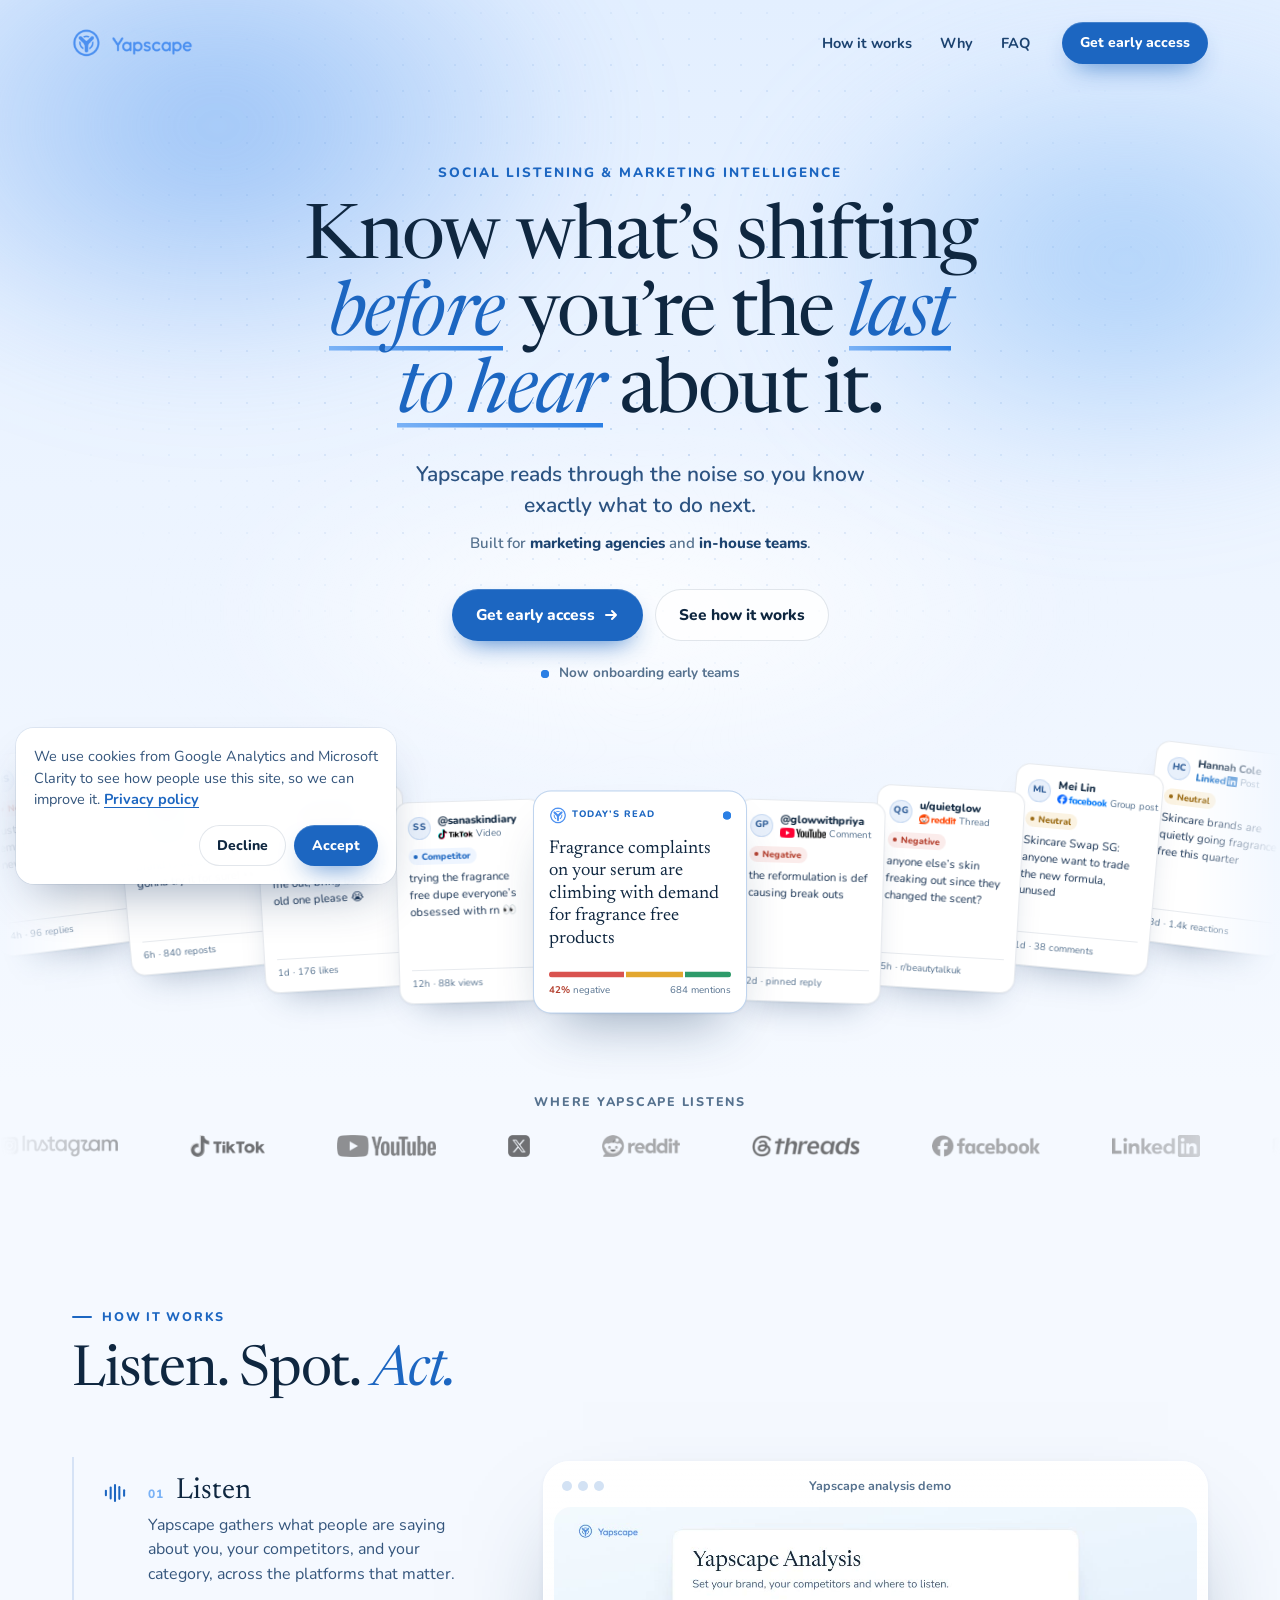
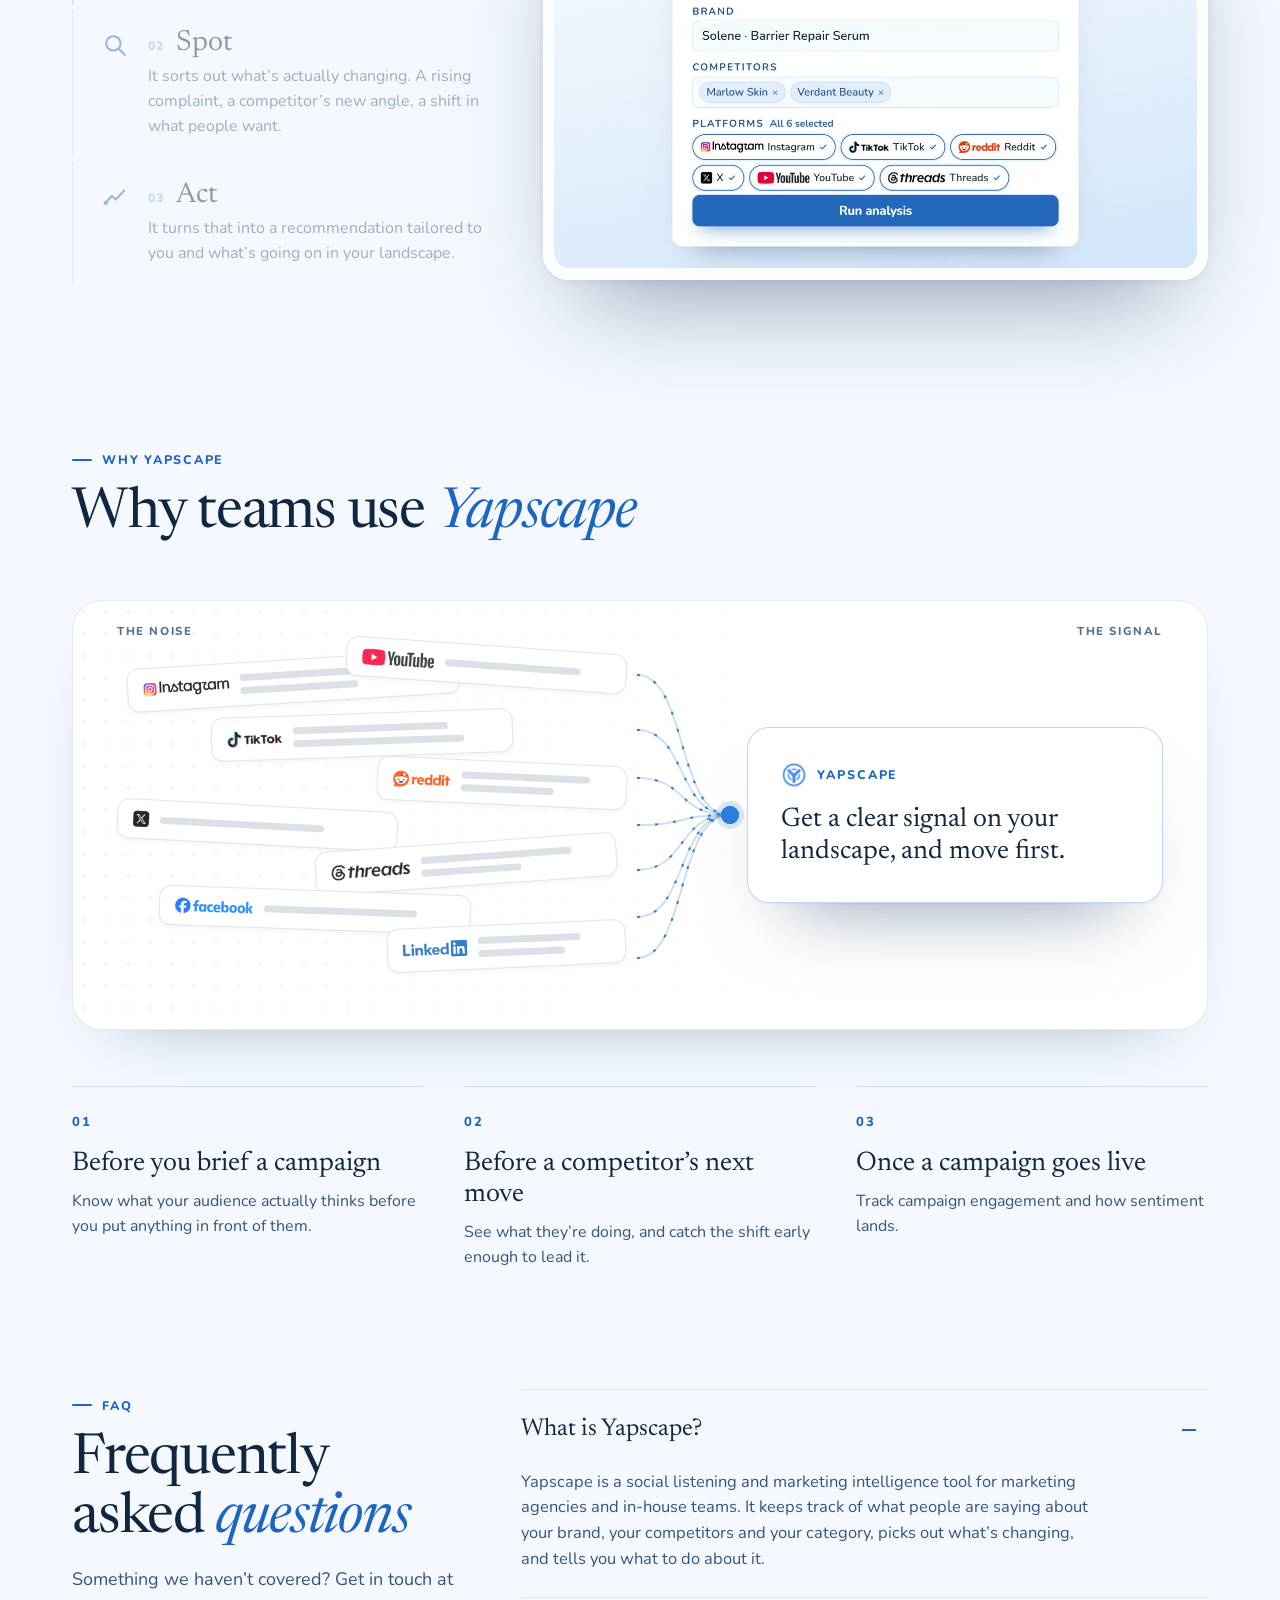
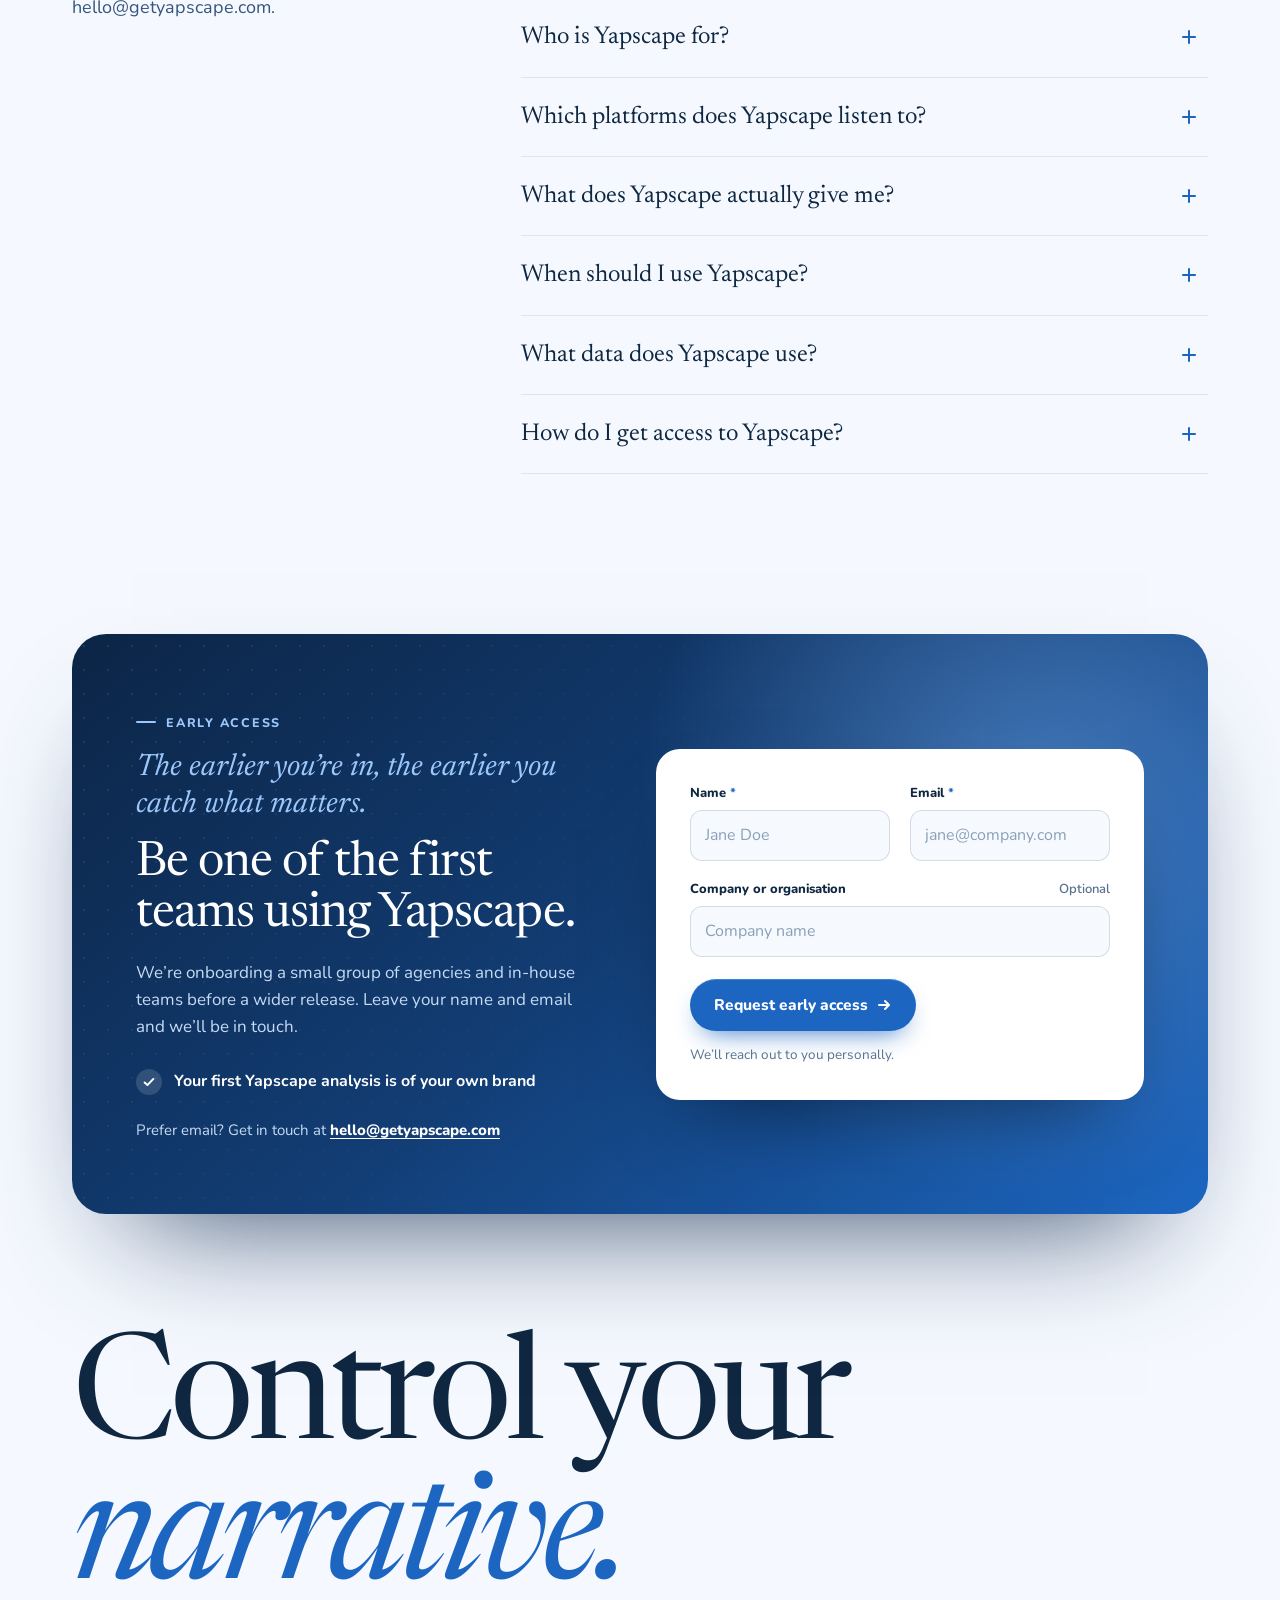
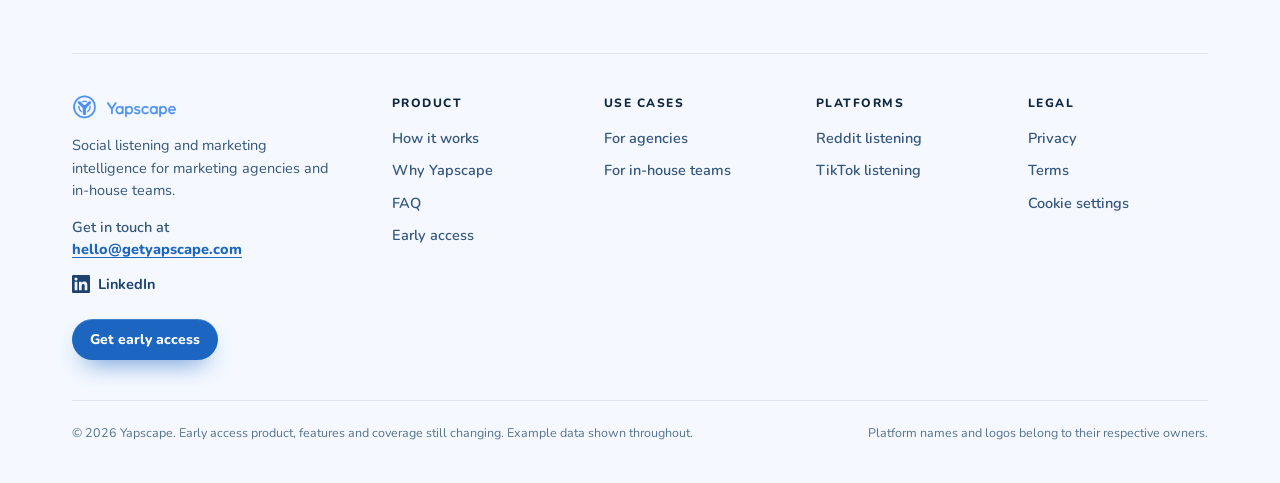
==== commit 248e806a: "Add contact email and LinkedIn link - "Get in touch at hello@getyapscape.com" in the footer of every" ====
--- a/index.html
+++ b/index.html
@@ -58,7 +58,10 @@
         "name": "Yapscape",
         "url": "https://www.getyapscape.com/",
         "logo": "https://www.getyapscape.com/favicon.png",
-        "description": "Social listening and marketing intelligence for marketing agencies and in-house teams."
+        "description": "Social listening and marketing intelligence for marketing agencies and in-house teams.",
+        "email": "hello@getyapscape.com",
+        "sameAs": ["https://www.linkedin.com/company/yapscape/"],
+        "contactPoint": { "@type": "ContactPoint", "contactType": "customer support", "email": "hello@getyapscape.com" }
       },
       {
         "@type": "WebSite",
@@ -348,7 +351,7 @@
         <div class="section-head" data-reveal>
           <span class="eyebrow">FAQ</span>
           <h2 class="h2">Frequently asked <em>questions</em></h2>
-          <p>Something we haven’t covered? Ask us when you sign up for early access.</p>
+          <p>Something we haven’t covered? Get in touch at <a href="mailto:hello@getyapscape.com">hello@getyapscape.com</a>.</p>
         </div>
         <div class="faq-list" data-reveal style="--d:120ms">
           <details open>
@@ -394,6 +397,7 @@
             <ul class="perks">
               <li><svg viewBox="0 0 16 16" fill="none" stroke="currentColor" stroke-width="2.2" stroke-linecap="round" stroke-linejoin="round" aria-hidden="true"><path d="m3 8.5 3.2 3L13 4.5"/></svg>Your first Yapscape analysis is of your own brand</li>
             </ul>
+            <p class="cta-mail">Prefer email? Get in touch at <a href="mailto:hello@getyapscape.com">hello@getyapscape.com</a></p>
           </div>
 
           <form class="form" id="signup" action="https://formspree.io/f/mbgjzdnv" method="POST">
@@ -433,6 +437,8 @@
         <div class="foot-brand">
           <a href="/" aria-label="Yapscape home"><img src="/assets/logo.png" alt="Yapscape" width="340" height="84" loading="lazy"></a>
           <p>Social listening and marketing intelligence for marketing agencies and in-house teams.</p>
+          <p class="foot-mail">Get in touch at <a href="mailto:hello@getyapscape.com">hello@getyapscape.com</a></p>
+          <a class="foot-social" href="https://www.linkedin.com/company/yapscape/" target="_blank" rel="noopener" aria-label="Yapscape on LinkedIn"><svg width="18" height="18" viewBox="0 0 24 24" fill="currentColor" aria-hidden="true"><path d="M20.45 20.45h-3.56v-5.57c0-1.33-.03-3.04-1.85-3.04-1.85 0-2.14 1.45-2.14 2.94v5.67H9.35V9h3.41v1.56h.05c.48-.9 1.64-1.85 3.37-1.85 3.6 0 4.27 2.37 4.27 5.46v6.28zM5.34 7.43a2.06 2.06 0 1 1 0-4.13 2.06 2.06 0 0 1 0 4.13zM7.12 20.45H3.56V9h3.56v11.45zM22.23 0H1.77C.79 0 0 .77 0 1.72v20.56C0 23.23.79 24 1.77 24h20.46c.98 0 1.77-.77 1.77-1.72V1.72C24 .77 23.21 0 22.23 0z"/></svg><span>LinkedIn</span></a>
           <a class="btn btn-primary btn-sm" href="/#early-access">Get early access</a>
         </div>
         <nav class="foot-col" aria-label="Product">
@@ -552,7 +558,7 @@
         celebrate();
       } catch (_) {
         status.className = 'status error';
-        status.textContent = 'Something went wrong sending that. Please try again, or email us directly.';
+        status.textContent = 'Something went wrong sending that. Please try again, or email us at hello@getyapscape.com.';
       } finally {
         btn.disabled = false;
       }
--- a/assets/site.css
+++ b/assets/site.css
@@ -235,7 +235,7 @@
 .cta .eyebrow { color: #9cc7fb; }
 .quote { margin-top: 18px; font-family: var(--serif); font-style: italic; font-weight: 400; font-size: clamp(24px, 2.4vw, 32px); line-height: 1.2; color: #9cc7fb; }
 .cta h2 { margin-top: 14px; font-family: var(--serif); font-weight: 400; font-size: clamp(34px, 3.8vw, 52px); line-height: 1.06; letter-spacing: -0.02em; color: #fff; text-wrap: balance; }
-.cta-copy > p:last-of-type { margin-top: 18px; font-size: 17px; line-height: 1.6; }
+.cta-copy > h2 + p { margin-top: 18px; font-size: 17px; line-height: 1.6; }
 .perks { display: grid; gap: 12px; margin: 28px 0 0; padding: 0; list-style: none; }
 .perks li { display: flex; align-items: center; gap: 12px; font-weight: 700; color: #fff; }
 .perks svg { flex: none; width: 26px; height: 26px; padding: 6px; border-radius: 50%; background: rgba(255, 255, 255, 0.14); }
@@ -393,3 +393,13 @@
 .foot-btn { padding: 0; font: inherit; color: var(--text); background: none; border: 0; cursor: pointer; transition: color 0.2s; }
 .foot-btn:hover { color: var(--blue); }
 @media (max-width: 720px) { .consent { left: 12px; right: 12px; bottom: 12px; max-width: none; } .consent-actions .btn { flex: 1; } }
+
+/* contact email */
+.foot-mail { font-weight: 600; }
+.foot-mail a, .cta-mail a { font-weight: 800; text-decoration: underline; text-underline-offset: 3px; }
+.foot-mail a { color: var(--blue); }
+.cta-mail { margin-top: 24px; font-size: 15px; }
+.cta-mail a { color: #fff; }
+.foot-social { display: inline-flex; align-items: center; gap: 8px; margin-top: 12px; font-size: 14.5px; font-weight: 700; color: var(--navy-2); transition: color 0.2s; }
+.foot-social:hover { color: var(--blue); }
+.foot-social + .btn { display: flex; width: max-content; }
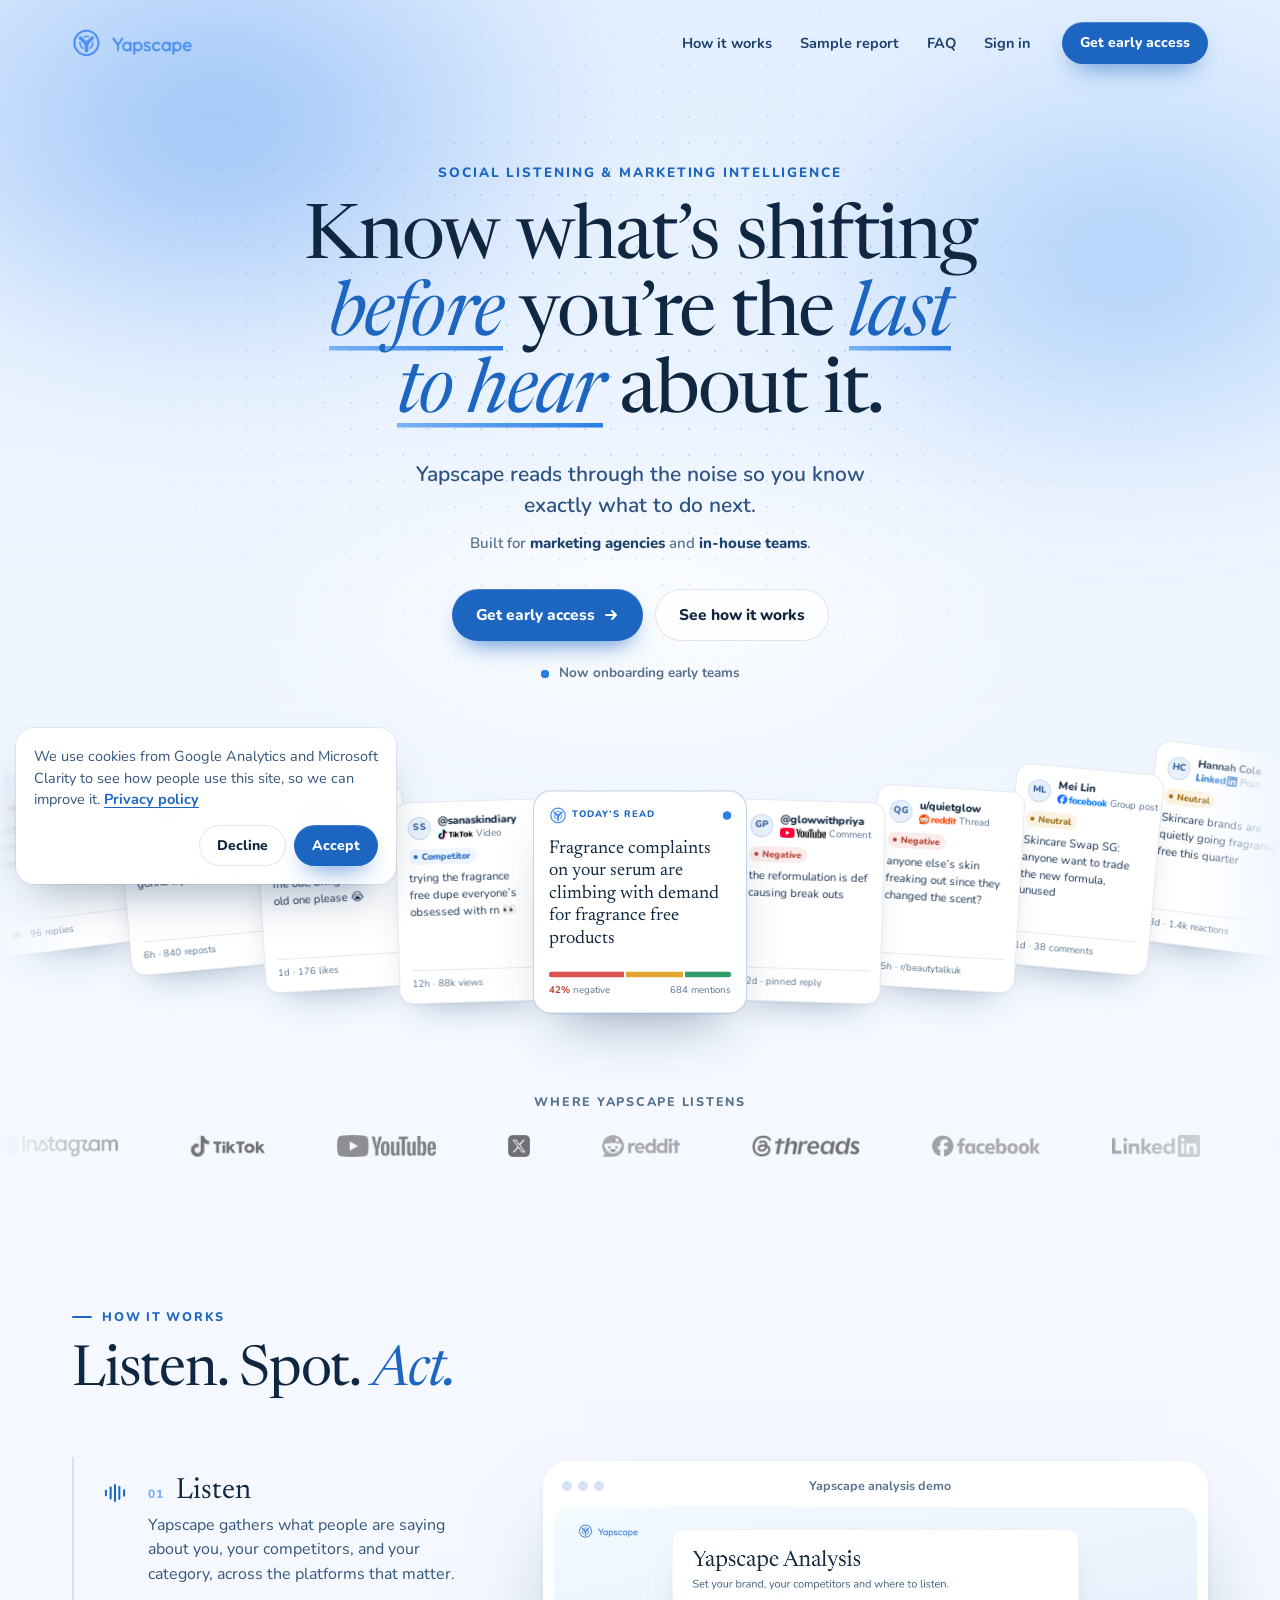
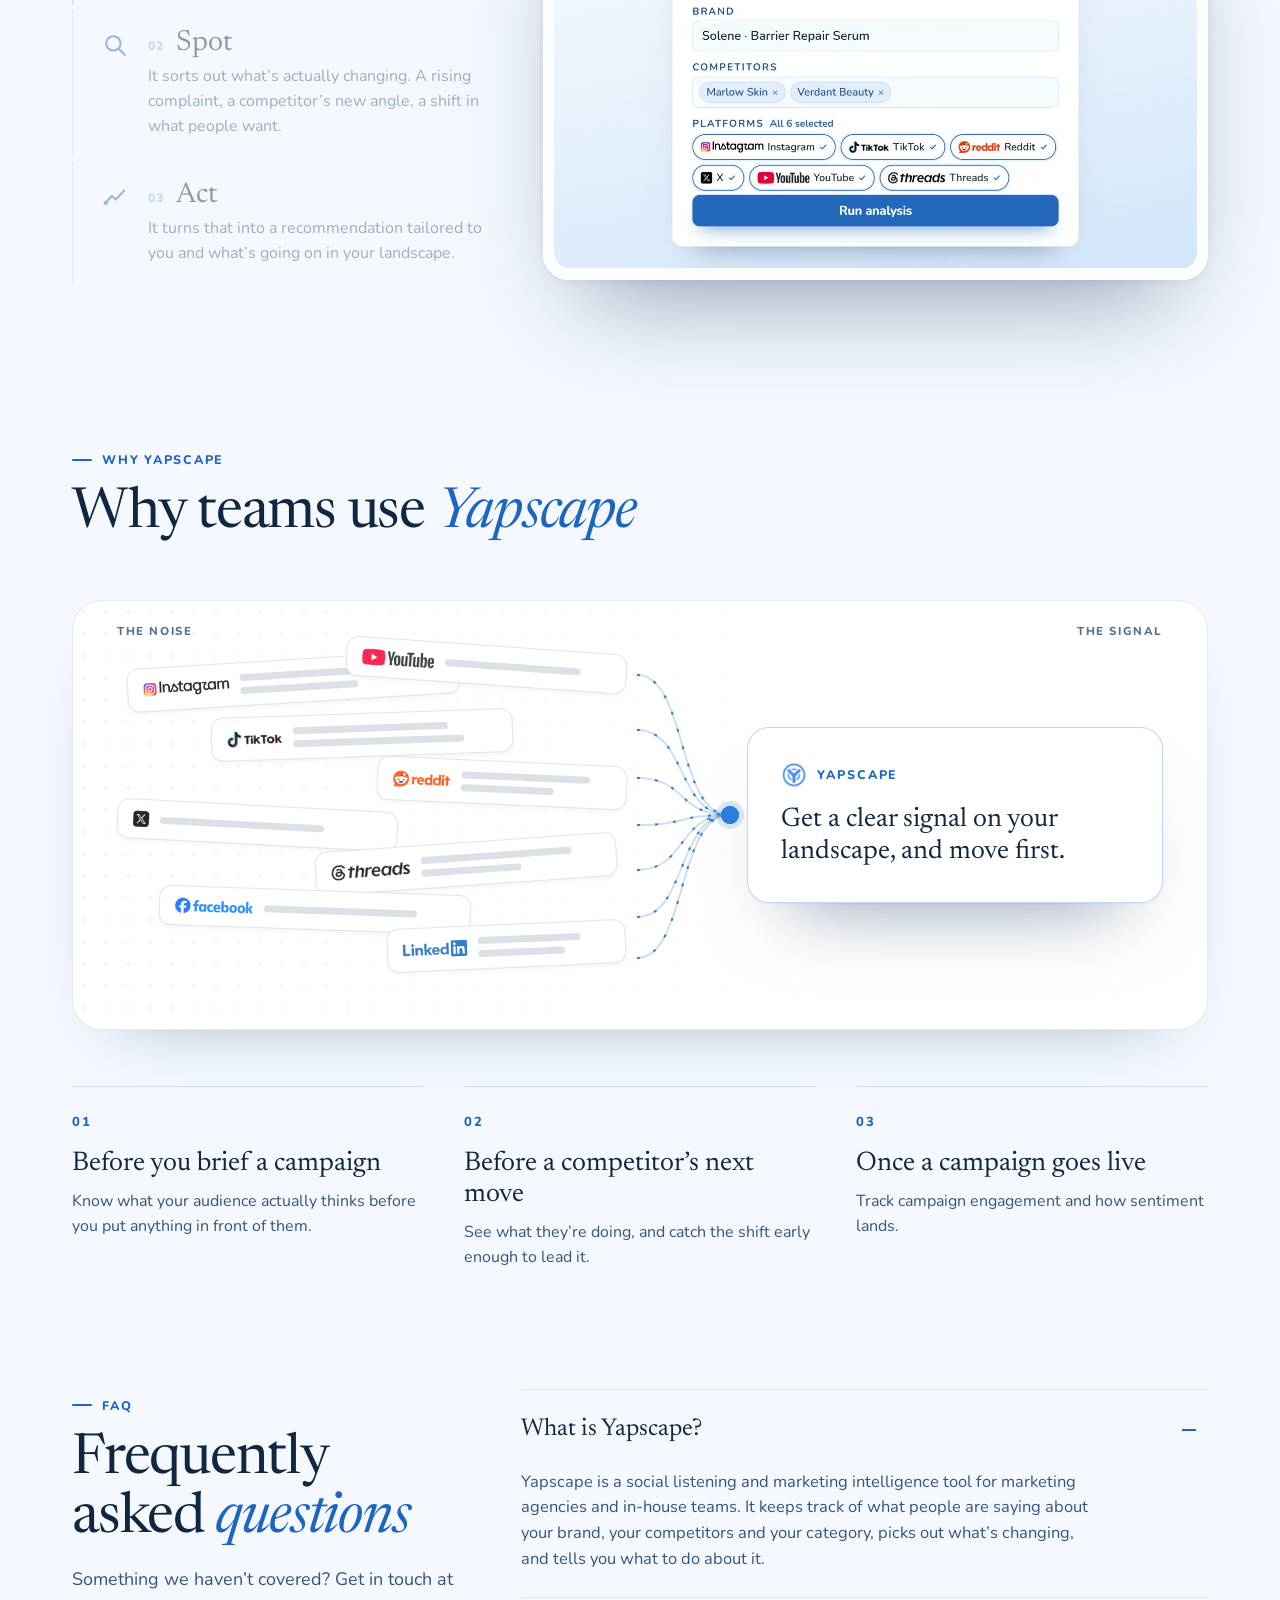
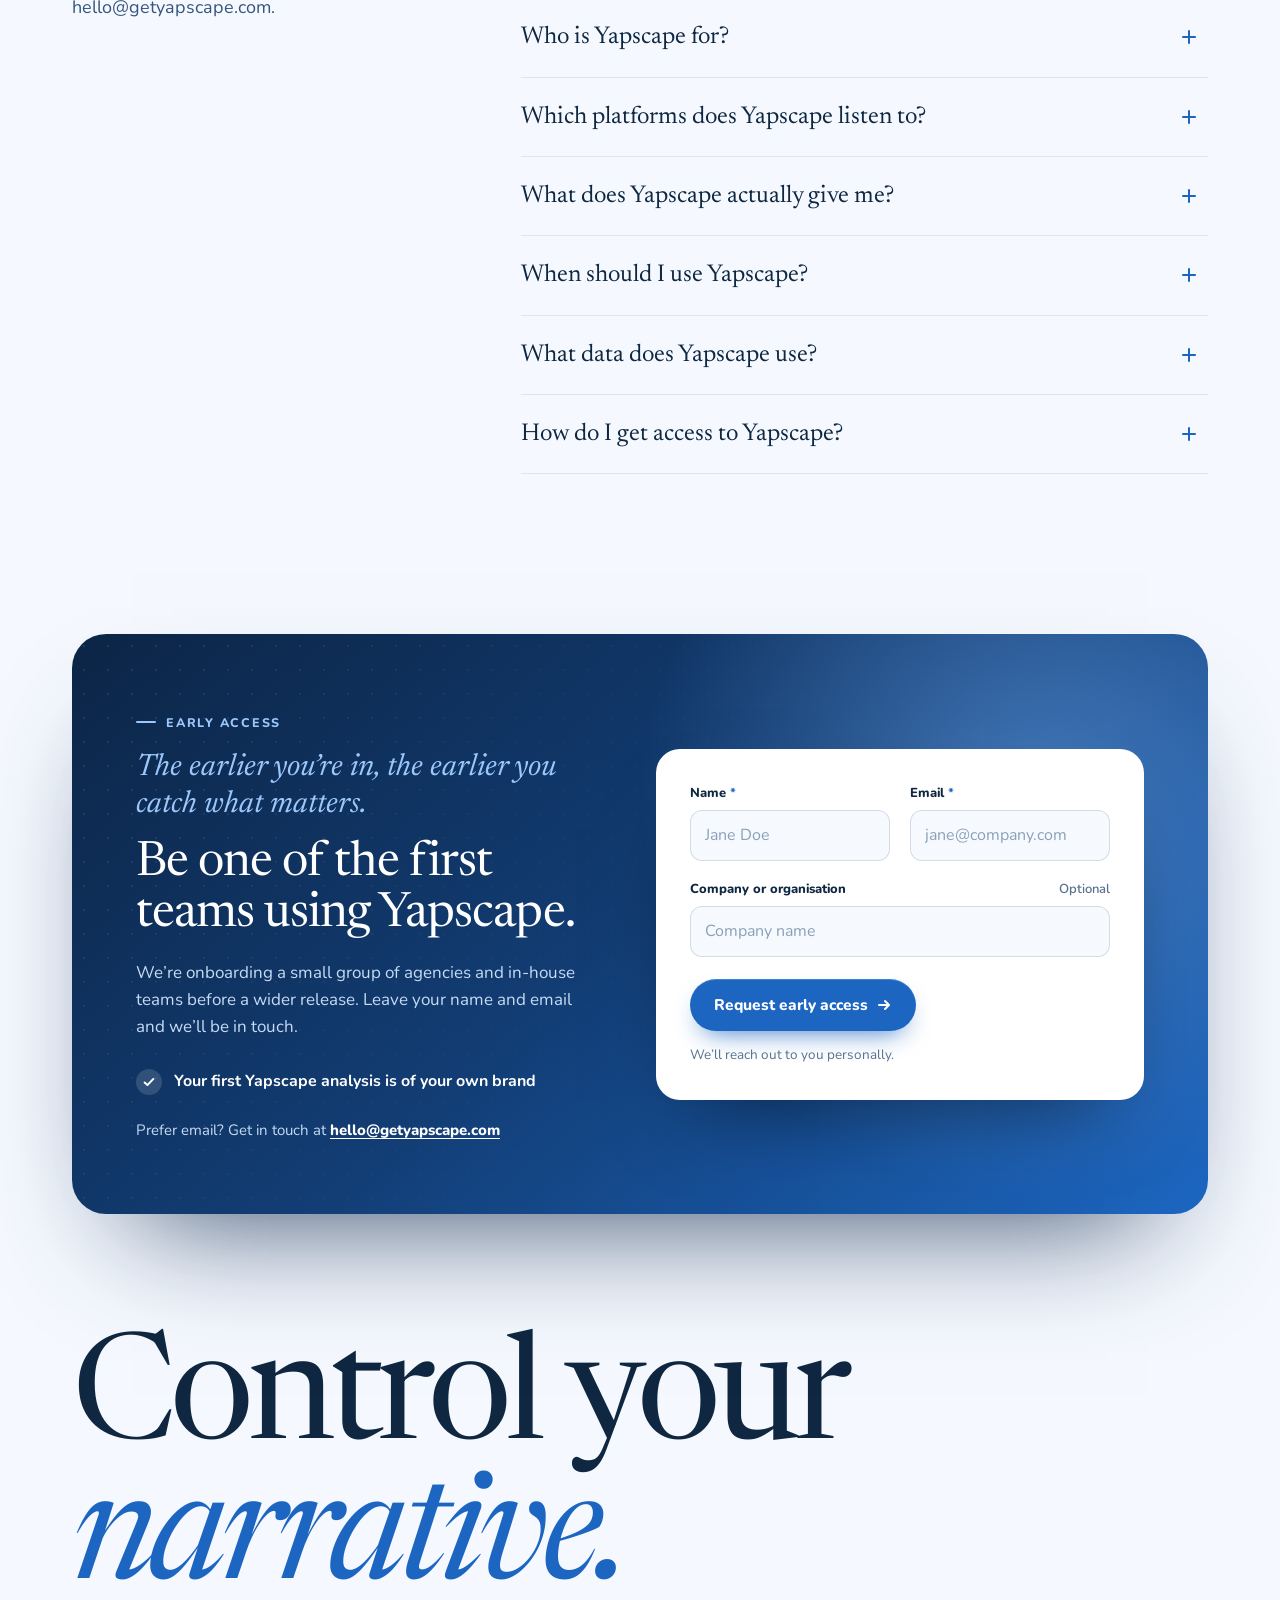
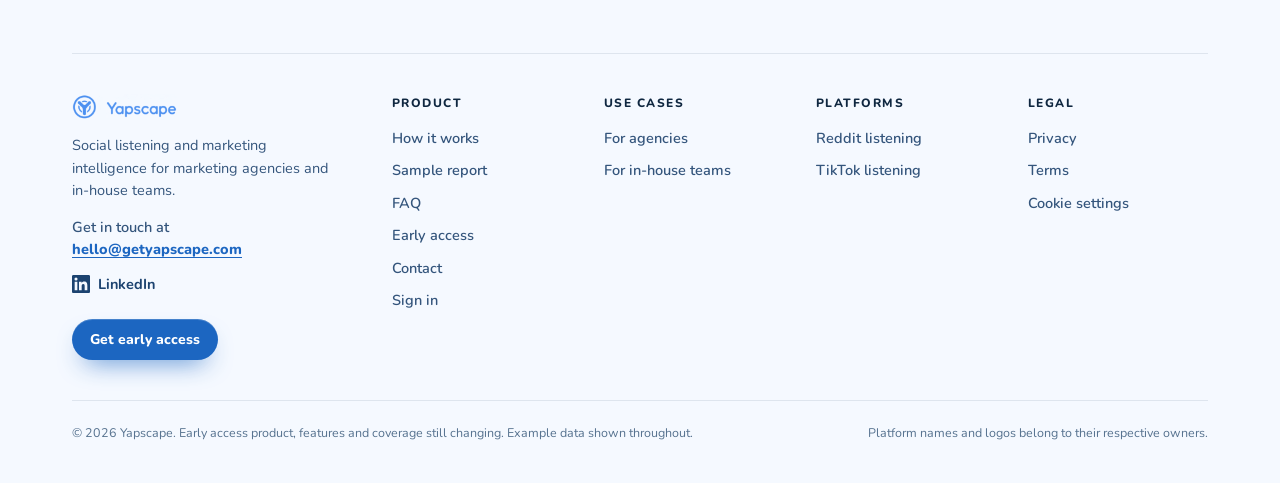
==== commit 679056a7: "Pages Google can show under Yapscape: Sample report, Early access and Contact as their own pages; Si" ====
--- a/index.html
+++ b/index.html
@@ -125,17 +125,19 @@
       <a class="logo" href="/" aria-label="Yapscape home"><img src="/assets/logo.png" alt="Yapscape" width="340" height="84"></a>
       <div class="nav-links">
         <a href="/#how-it-works">How it works</a>
-        <a href="/#why">Why</a>
+        <a href="/sample-report/">Sample report</a>
         <a href="/#faq">FAQ</a>
-        <a class="btn btn-primary btn-sm" href="/#early-access">Get early access</a>
+        <a href="https://app.getyapscape.com/">Sign in</a>
+        <a class="btn btn-primary btn-sm" href="/early-access/">Get early access</a>
       </div>
       <button class="menu-btn" type="button" aria-label="Open menu" aria-expanded="false" aria-controls="menu"><span></span><span></span><span></span></button>
     </nav>
     <div class="menu" id="menu" hidden>
       <a href="/#how-it-works">How it works</a>
-      <a href="/#why">Why</a>
+      <a href="/sample-report/">Sample report</a>
       <a href="/#faq">FAQ</a>
-      <a class="btn btn-primary" href="/#early-access">Get early access</a>
+      <a href="https://app.getyapscape.com/">Sign in</a>
+      <a class="btn btn-primary" href="/early-access/">Get early access</a>
     </div>
   </header>
 
@@ -380,7 +382,7 @@
           </details>
           <details>
             <summary>How do I get access to Yapscape?</summary>
-            <p>We’re in limited early access right now. <a href="/#early-access">Request access</a> and we’ll get in touch with you directly. We start with a Yapscape analysis of your own brand.</p>
+            <p>We’re in limited early access right now. <a href="/early-access/">Request access</a> and we’ll get in touch with you directly. We start with a Yapscape analysis of your own brand.</p>
           </details>
         </div>
       </div>
@@ -439,14 +441,16 @@
           <p>Social listening and marketing intelligence for marketing agencies and in-house teams.</p>
           <p class="foot-mail">Get in touch at <a href="mailto:hello@getyapscape.com">hello@getyapscape.com</a></p>
           <a class="foot-social" href="https://www.linkedin.com/company/yapscape/" target="_blank" rel="noopener" aria-label="Yapscape on LinkedIn"><svg width="18" height="18" viewBox="0 0 24 24" fill="currentColor" aria-hidden="true"><path d="M20.45 20.45h-3.56v-5.57c0-1.33-.03-3.04-1.85-3.04-1.85 0-2.14 1.45-2.14 2.94v5.67H9.35V9h3.41v1.56h.05c.48-.9 1.64-1.85 3.37-1.85 3.6 0 4.27 2.37 4.27 5.46v6.28zM5.34 7.43a2.06 2.06 0 1 1 0-4.13 2.06 2.06 0 0 1 0 4.13zM7.12 20.45H3.56V9h3.56v11.45zM22.23 0H1.77C.79 0 0 .77 0 1.72v20.56C0 23.23.79 24 1.77 24h20.46c.98 0 1.77-.77 1.77-1.72V1.72C24 .77 23.21 0 22.23 0z"/></svg><span>LinkedIn</span></a>
-          <a class="btn btn-primary btn-sm" href="/#early-access">Get early access</a>
+          <a class="btn btn-primary btn-sm" href="/early-access/">Get early access</a>
         </div>
         <nav class="foot-col" aria-label="Product">
           <p class="foot-h">Product</p>
           <a href="/#how-it-works">How it works</a>
-          <a href="/#why">Why Yapscape</a>
+          <a href="/sample-report/">Sample report</a>
           <a href="/#faq">FAQ</a>
-          <a href="/#early-access">Early access</a>
+          <a href="/early-access/">Early access</a>
+          <a href="/contact/">Contact</a>
+          <a href="https://app.getyapscape.com/">Sign in</a>
         </nav>
         <nav class="foot-col" aria-label="Use cases">
           <p class="foot-h">Use cases</p>
